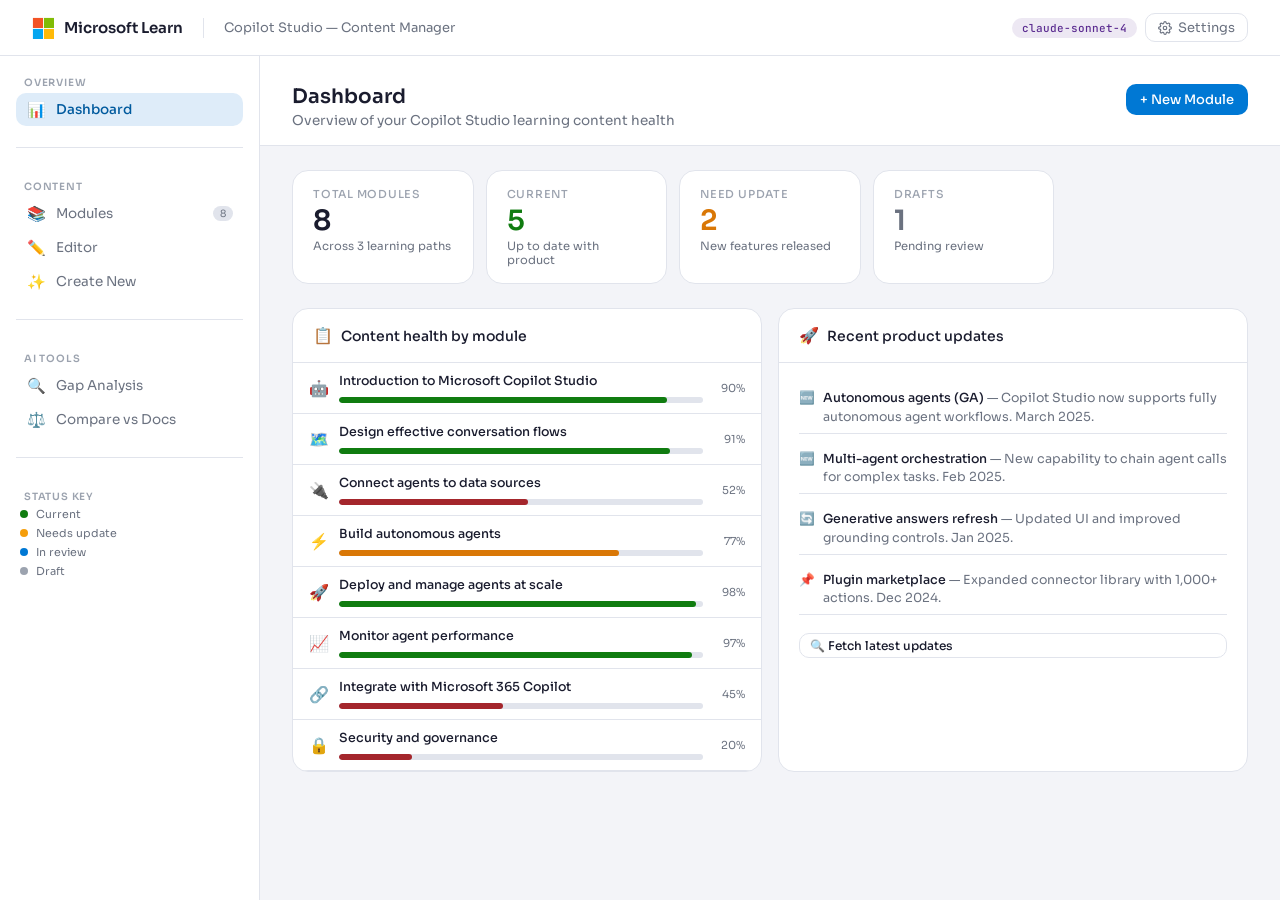
==== index.html @ 5ce1851b "Initial Commit" ====
<!DOCTYPE html>
<html lang="en">
<head>
<meta charset="UTF-8" />
<meta name="viewport" content="width=device-width, initial-scale=1.0" />
<title>Copilot Studio Learn — Content Manager</title>
<link href="https://fonts.googleapis.com/css2?family=Sora:wght@300;400;500;600&family=JetBrains+Mono:wght@400;500&display=swap" rel="stylesheet" />
<style>
  *, *::before, *::after { box-sizing: border-box; margin: 0; padding: 0; }

  :root {
    --ms-blue: #0078d4;
    --ms-blue-dark: #005a9e;
    --ms-blue-light: #deecf9;
    --ms-teal: #00b4d8;
    --ms-purple: #5c2d91;
    --ms-purple-light: #ede8f3;
    --bg: #f3f4f8;
    --surface: #ffffff;
    --surface2: #f8f9fb;
    --border: #e1e4ec;
    --text: #1a1c2e;
    --text-muted: #6b7280;
    --text-light: #9ca3af;
    --success: #107c10;
    --success-bg: #dff6dd;
    --warning: #835b00;
    --warning-bg: #fff4ce;
    --danger: #a4262c;
    --danger-bg: #fde7e9;
    --radius: 10px;
    --radius-lg: 16px;
    --shadow: 0 1px 4px rgba(0,0,0,0.07), 0 4px 16px rgba(0,0,0,0.05);
  }

  body {
    font-family: 'Sora', sans-serif;
    background: var(--bg);
    color: var(--text);
    min-height: 100vh;
    display: flex;
    flex-direction: column;
  }

  /* ── Top nav ── */
  .topbar {
    background: var(--surface);
    border-bottom: 1px solid var(--border);
    padding: 0 2rem;
    height: 56px;
    display: flex;
    align-items: center;
    gap: 1rem;
    position: sticky;
    top: 0;
    z-index: 100;
  }
  .topbar-logo {
    display: flex;
    align-items: center;
    gap: 10px;
    font-weight: 600;
    font-size: 15px;
    color: var(--text);
    text-decoration: none;
  }
  .topbar-logo svg { flex-shrink: 0; }
  .topbar-sep { width: 1px; height: 20px; background: var(--border); margin: 0 4px; }
  .topbar-title { font-size: 13px; color: var(--text-muted); font-weight: 400; }
  .topbar-right { margin-left: auto; display: flex; align-items: center; gap: 8px; }
  .badge-model {
    background: var(--ms-purple-light);
    color: var(--ms-purple);
    font-size: 11px;
    font-weight: 500;
    padding: 3px 10px;
    border-radius: 100px;
    font-family: 'JetBrains Mono', monospace;
  }
  .btn-settings {
    background: none;
    border: 1px solid var(--border);
    border-radius: var(--radius);
    padding: 5px 12px;
    font-size: 13px;
    font-family: 'Sora', sans-serif;
    color: var(--text-muted);
    cursor: pointer;
    display: flex;
    align-items: center;
    gap: 6px;
    transition: background 0.15s;
  }
  .btn-settings:hover { background: var(--bg); }

  /* ── Layout ── */
  .layout {
    display: flex;
    flex: 1;
    overflow: hidden;
    height: calc(100vh - 56px);
  }

  /* ── Sidebar ── */
  .sidebar {
    width: 260px;
    flex-shrink: 0;
    background: var(--surface);
    border-right: 1px solid var(--border);
    display: flex;
    flex-direction: column;
    overflow-y: auto;
  }
  .sidebar-section { padding: 1.25rem 1rem 0.5rem; }
  .sidebar-label {
    font-size: 10px;
    font-weight: 600;
    letter-spacing: 0.08em;
    color: var(--text-light);
    text-transform: uppercase;
    padding: 0 0.5rem;
    margin-bottom: 4px;
  }
  .sidebar-nav { list-style: none; }
  .sidebar-nav li { margin-bottom: 1px; }
  .sidebar-nav a {
    display: flex;
    align-items: center;
    gap: 10px;
    padding: 7px 10px;
    border-radius: var(--radius);
    font-size: 13.5px;
    color: var(--text-muted);
    text-decoration: none;
    transition: background 0.12s, color 0.12s;
    cursor: pointer;
  }
  .sidebar-nav a:hover { background: var(--bg); color: var(--text); }
  .sidebar-nav a.active { background: var(--ms-blue-light); color: var(--ms-blue-dark); font-weight: 500; }
  .sidebar-nav .nav-icon { font-size: 15px; width: 20px; text-align: center; }
  .sidebar-nav .nav-count {
    margin-left: auto;
    background: var(--border);
    border-radius: 100px;
    padding: 1px 7px;
    font-size: 10px;
    color: var(--text-muted);
  }
  .sidebar-divider { height: 1px; background: var(--border); margin: 0.75rem 1rem; }

  /* ── Content area ── */
  .main {
    flex: 1;
    overflow-y: auto;
    display: flex;
    flex-direction: column;
  }

  /* ── Views (tabs) ── */
  .view { display: none; flex: 1; flex-direction: column; }
  .view.active { display: flex; }

  /* ── Page header ── */
  .page-header {
    padding: 1.75rem 2rem 1rem;
    border-bottom: 1px solid var(--border);
    background: var(--surface);
    display: flex;
    align-items: flex-start;
    gap: 1rem;
  }
  .page-header-text h1 { font-size: 20px; font-weight: 600; }
  .page-header-text p { font-size: 13.5px; color: var(--text-muted); margin-top: 3px; }
  .page-header-actions { margin-left: auto; display: flex; gap: 8px; align-items: center; flex-shrink: 0; }

  /* ── Buttons ── */
  .btn {
    display: inline-flex;
    align-items: center;
    gap: 6px;
    padding: 7px 14px;
    font-size: 13px;
    font-family: 'Sora', sans-serif;
    font-weight: 500;
    border-radius: var(--radius);
    border: none;
    cursor: pointer;
    transition: opacity 0.15s, background 0.15s;
    white-space: nowrap;
  }
  .btn:disabled { opacity: 0.45; pointer-events: none; }
  .btn-primary { background: var(--ms-blue); color: #fff; }
  .btn-primary:hover { background: var(--ms-blue-dark); }
  .btn-secondary { background: var(--surface); border: 1px solid var(--border); color: var(--text); }
  .btn-secondary:hover { background: var(--bg); }
  .btn-ghost { background: none; border: none; color: var(--text-muted); padding: 6px 10px; }
  .btn-ghost:hover { background: var(--bg); color: var(--text); }
  .btn-danger { background: var(--danger-bg); border: 1px solid #f5c6cb; color: var(--danger); }
  .btn-sm { padding: 4px 10px; font-size: 12px; }

  /* ── Content body ── */
  .page-body { padding: 1.5rem 2rem; flex: 1; }

  /* ── Cards ── */
  .card {
    background: var(--surface);
    border: 1px solid var(--border);
    border-radius: var(--radius-lg);
    overflow: hidden;
  }
  .card-header {
    padding: 1rem 1.25rem;
    border-bottom: 1px solid var(--border);
    display: flex;
    align-items: center;
    gap: 8px;
  }
  .card-header h3 { font-size: 14px; font-weight: 500; }
  .card-body { padding: 1.25rem; }

  /* ── Module list ── */
  .module-list { display: flex; flex-direction: column; gap: 10px; }
  .module-item {
    background: var(--surface);
    border: 1px solid var(--border);
    border-radius: var(--radius-lg);
    padding: 1rem 1.25rem;
    display: flex;
    align-items: center;
    gap: 1rem;
    cursor: pointer;
    transition: box-shadow 0.15s, border-color 0.15s;
  }
  .module-item:hover { border-color: var(--ms-blue); box-shadow: var(--shadow); }
  .module-item.selected { border-color: var(--ms-blue); background: var(--ms-blue-light); }
  .module-icon {
    width: 40px;
    height: 40px;
    border-radius: 10px;
    background: var(--ms-blue-light);
    display: flex;
    align-items: center;
    justify-content: center;
    font-size: 18px;
    flex-shrink: 0;
  }
  .module-meta { flex: 1; min-width: 0; }
  .module-meta h4 { font-size: 13.5px; font-weight: 500; white-space: nowrap; overflow: hidden; text-overflow: ellipsis; }
  .module-meta p { font-size: 12px; color: var(--text-muted); margin-top: 2px; }
  .module-tags { display: flex; gap: 4px; margin-top: 5px; flex-wrap: wrap; }
  .tag {
    font-size: 10px;
    padding: 2px 8px;
    border-radius: 100px;
    font-weight: 500;
  }
  .tag-blue { background: var(--ms-blue-light); color: var(--ms-blue-dark); }
  .tag-green { background: var(--success-bg); color: var(--success); }
  .tag-yellow { background: var(--warning-bg); color: var(--warning); }
  .tag-red { background: var(--danger-bg); color: var(--danger); }
  .tag-purple { background: var(--ms-purple-light); color: var(--ms-purple); }

  /* ── Status dot ── */
  .status-dot {
    width: 8px;
    height: 8px;
    border-radius: 50%;
    flex-shrink: 0;
  }
  .status-current { background: var(--success); }
  .status-outdated { background: #f59e0b; }
  .status-review { background: var(--ms-blue); }
  .status-draft { background: var(--text-light); }

  /* ── AI Panel ── */
  .ai-panel {
    width: 400px;
    flex-shrink: 0;
    background: var(--surface);
    border-left: 1px solid var(--border);
    display: flex;
    flex-direction: column;
    height: 100%;
  }
  .ai-panel-header {
    padding: 1rem 1.25rem;
    border-bottom: 1px solid var(--border);
    display: flex;
    align-items: center;
    gap: 8px;
  }
  .ai-panel-header h3 { font-size: 14px; font-weight: 500; }
  .ai-icon {
    width: 28px;
    height: 28px;
    border-radius: 8px;
    background: linear-gradient(135deg, var(--ms-blue), var(--ms-purple));
    display: flex;
    align-items: center;
    justify-content: center;
    font-size: 13px;
  }
  .ai-panel-body { flex: 1; overflow-y: auto; padding: 1rem; display: flex; flex-direction: column; gap: 10px; }
  .ai-panel-footer { padding: 1rem; border-top: 1px solid var(--border); }

  /* ── Chat messages ── */
  .chat-msg {
    display: flex;
    flex-direction: column;
    gap: 3px;
    animation: fadeIn 0.2s ease;
  }
  .chat-msg-role { font-size: 10px; font-weight: 600; letter-spacing: 0.05em; text-transform: uppercase; color: var(--text-light); }
  .chat-msg-bubble {
    padding: 10px 12px;
    border-radius: 10px;
    font-size: 13px;
    line-height: 1.6;
    white-space: pre-wrap;
  }
  .chat-msg.user .chat-msg-bubble { background: var(--ms-blue-light); color: var(--ms-blue-dark); align-self: flex-end; max-width: 90%; }
  .chat-msg.ai .chat-msg-bubble { background: var(--bg); border: 1px solid var(--border); align-self: flex-start; max-width: 95%; }
  .chat-msg.ai .chat-msg-role { color: var(--ms-purple); }
  .typing-indicator { display: flex; align-items: center; gap: 3px; padding: 10px 12px; background: var(--bg); border: 1px solid var(--border); border-radius: 10px; width: fit-content; }
  .typing-indicator span { width: 6px; height: 6px; background: var(--text-light); border-radius: 50%; animation: bounce 1.2s infinite; }
  .typing-indicator span:nth-child(2) { animation-delay: 0.2s; }
  .typing-indicator span:nth-child(3) { animation-delay: 0.4s; }

  /* ── Chat input ── */
  .chat-input-wrap { display: flex; gap: 8px; }
  .chat-input {
    flex: 1;
    padding: 8px 12px;
    border: 1px solid var(--border);
    border-radius: var(--radius);
    font-family: 'Sora', sans-serif;
    font-size: 13px;
    color: var(--text);
    background: var(--bg);
    resize: none;
    outline: none;
    line-height: 1.5;
    height: 38px;
    transition: border-color 0.15s;
  }
  .chat-input:focus { border-color: var(--ms-blue); background: var(--surface); }
  .chat-send {
    width: 38px;
    height: 38px;
    border-radius: var(--radius);
    background: var(--ms-blue);
    border: none;
    cursor: pointer;
    display: flex;
    align-items: center;
    justify-content: center;
    transition: background 0.15s;
    flex-shrink: 0;
  }
  .chat-send:hover { background: var(--ms-blue-dark); }
  .chat-send:disabled { opacity: 0.4; pointer-events: none; }

  /* ── Quick actions ── */
  .quick-actions { display: flex; flex-direction: column; gap: 5px; margin-bottom: 4px; }
  .quick-action {
    display: flex;
    align-items: center;
    gap: 8px;
    padding: 8px 12px;
    background: var(--bg);
    border: 1px solid var(--border);
    border-radius: var(--radius);
    font-size: 12.5px;
    color: var(--text);
    cursor: pointer;
    text-align: left;
    font-family: 'Sora', sans-serif;
    transition: background 0.12s, border-color 0.12s;
  }
  .quick-action:hover { background: var(--ms-blue-light); border-color: var(--ms-blue); color: var(--ms-blue-dark); }
  .quick-action-icon { font-size: 14px; width: 18px; text-align: center; }

  /* ── Editor view ── */
  .editor-layout { display: flex; flex: 1; overflow: hidden; }
  .editor-main { flex: 1; display: flex; flex-direction: column; overflow: hidden; }
  .editor-toolbar {
    padding: 8px 1.5rem;
    border-bottom: 1px solid var(--border);
    background: var(--surface);
    display: flex;
    align-items: center;
    gap: 6px;
    flex-wrap: wrap;
  }
  .editor-area {
    flex: 1;
    padding: 1.5rem 2rem;
    overflow-y: auto;
    background: var(--surface2);
  }
  textarea.editor {
    width: 100%;
    min-height: 500px;
    font-family: 'JetBrains Mono', monospace;
    font-size: 13px;
    line-height: 1.7;
    color: var(--text);
    background: var(--surface);
    border: 1px solid var(--border);
    border-radius: var(--radius-lg);
    padding: 1.5rem;
    outline: none;
    resize: vertical;
    transition: border-color 0.15s;
  }
  textarea.editor:focus { border-color: var(--ms-blue); }

  /* ── Gap analysis ── */
  .gap-grid { display: grid; grid-template-columns: repeat(auto-fill, minmax(300px, 1fr)); gap: 12px; }
  .gap-card {
    background: var(--surface);
    border: 1px solid var(--border);
    border-radius: var(--radius-lg);
    overflow: hidden;
  }
  .gap-card-header { padding: 12px 16px; display: flex; align-items: center; gap: 8px; border-bottom: 1px solid var(--border); }
  .gap-card-header h4 { font-size: 13px; font-weight: 500; flex: 1; }
  .gap-card-body { padding: 12px 16px; }
  .gap-item { display: flex; gap: 8px; padding: 6px 0; border-bottom: 1px solid var(--border); font-size: 12.5px; }
  .gap-item:last-child { border-bottom: none; }
  .gap-item-icon { flex-shrink: 0; margin-top: 1px; }
  .gap-item-text { color: var(--text-muted); line-height: 1.5; }
  .gap-item-text strong { color: var(--text); font-weight: 500; }

  /* ── Dashboard ── */
  .stat-grid { display: grid; grid-template-columns: repeat(auto-fill, minmax(170px, 1fr)); gap: 12px; margin-bottom: 1.5rem; }
  .stat-card {
    background: var(--surface);
    border: 1px solid var(--border);
    border-radius: var(--radius-lg);
    padding: 1rem 1.25rem;
  }
  .stat-card-label { font-size: 11px; font-weight: 500; color: var(--text-light); text-transform: uppercase; letter-spacing: 0.07em; margin-bottom: 6px; }
  .stat-card-value { font-size: 28px; font-weight: 600; line-height: 1; }
  .stat-card-sub { font-size: 11.5px; color: var(--text-muted); margin-top: 4px; }

  /* ── Settings modal ── */
  .modal-overlay {
    display: none;
    position: fixed;
    inset: 0;
    background: rgba(0,0,0,0.35);
    z-index: 200;
    align-items: center;
    justify-content: center;
  }
  .modal-overlay.open { display: flex; }
  .modal {
    background: var(--surface);
    border-radius: var(--radius-lg);
    width: 480px;
    max-width: 95vw;
    box-shadow: 0 20px 60px rgba(0,0,0,0.2);
    overflow: hidden;
  }
  .modal-header {
    padding: 1.25rem 1.5rem;
    border-bottom: 1px solid var(--border);
    display: flex;
    align-items: center;
    gap: 10px;
  }
  .modal-header h2 { font-size: 16px; font-weight: 600; flex: 1; }
  .modal-body { padding: 1.5rem; display: flex; flex-direction: column; gap: 16px; }
  .modal-footer { padding: 1rem 1.5rem; border-top: 1px solid var(--border); display: flex; gap: 8px; justify-content: flex-end; }
  .field label { display: block; font-size: 12px; font-weight: 500; color: var(--text-muted); margin-bottom: 5px; }
  .field input, .field select, .field textarea {
    width: 100%;
    padding: 8px 12px;
    border: 1px solid var(--border);
    border-radius: var(--radius);
    font-family: 'Sora', sans-serif;
    font-size: 13px;
    color: var(--text);
    background: var(--bg);
    outline: none;
    transition: border-color 0.15s;
  }
  .field input:focus, .field select:focus, .field textarea:focus { border-color: var(--ms-blue); background: #fff; }
  .field-hint { font-size: 11px; color: var(--text-light); margin-top: 3px; }

  /* ── New content modal ── */
  .outline-builder { display: flex; flex-direction: column; gap: 8px; }
  .outline-unit {
    display: flex;
    align-items: center;
    gap: 8px;
    padding: 8px 12px;
    background: var(--bg);
    border: 1px solid var(--border);
    border-radius: var(--radius);
    font-size: 13px;
  }
  .outline-unit input {
    flex: 1;
    background: none;
    border: none;
    outline: none;
    font-family: 'Sora', sans-serif;
    font-size: 13px;
    color: var(--text);
  }

  /* ── Progress bar ── */
  .progress-bar-wrap { background: var(--border); border-radius: 100px; height: 6px; overflow: hidden; }
  .progress-bar-fill { height: 100%; border-radius: 100px; background: var(--ms-blue); transition: width 0.4s ease; }

  /* ── Toasts ── */
  .toast-container { position: fixed; bottom: 1.5rem; right: 1.5rem; z-index: 300; display: flex; flex-direction: column; gap: 8px; }
  .toast {
    background: var(--surface);
    border: 1px solid var(--border);
    border-radius: var(--radius);
    padding: 10px 16px;
    font-size: 13px;
    display: flex;
    align-items: center;
    gap: 8px;
    box-shadow: var(--shadow);
    animation: slideIn 0.2s ease;
    min-width: 220px;
  }
  .toast.success { border-left: 3px solid var(--success); }
  .toast.info { border-left: 3px solid var(--ms-blue); }
  .toast.warning { border-left: 3px solid #f59e0b; }

  /* ── Animations ── */
  @keyframes fadeIn { from { opacity: 0; transform: translateY(4px); } to { opacity: 1; transform: translateY(0); } }
  @keyframes slideIn { from { opacity: 0; transform: translateX(20px); } to { opacity: 1; transform: translateX(0); } }
  @keyframes bounce { 0%, 60%, 100% { transform: translateY(0); } 30% { transform: translateY(-6px); } }

  /* ── Utility ── */
  .flex { display: flex; }
  .items-center { align-items: center; }
  .gap-2 { gap: 8px; }
  .gap-3 { gap: 12px; }
  .ml-auto { margin-left: auto; }
  .text-sm { font-size: 13px; }
  .text-xs { font-size: 11px; }
  .text-muted { color: var(--text-muted); }
  .mt-2 { margin-top: 8px; }
  .mt-3 { margin-top: 12px; }
  .w-full { width: 100%; }
  .divider { height: 1px; background: var(--border); margin: 8px 0; }
  .empty-state { text-align: center; padding: 3rem 1rem; color: var(--text-muted); }
  .empty-state-icon { font-size: 36px; margin-bottom: 8px; }
  .empty-state p { font-size: 13.5px; }
  .scroll-x { overflow-x: auto; }
  .api-key-mask { font-family: 'JetBrains Mono', monospace; letter-spacing: 0.1em; }
</style>
</head>
<body>

<!-- TOP NAV -->
<header class="topbar">
  <a class="topbar-logo" href="#">
    <svg width="22" height="22" viewBox="0 0 24 24" fill="none">
      <rect width="11" height="11" x="1" y="1" fill="#f35325"/>
      <rect width="11" height="11" x="13" y="1" fill="#81bc06"/>
      <rect width="11" height="11" x="1" y="13" fill="#05a6f0"/>
      <rect width="11" height="11" x="13" y="13" fill="#ffba08"/>
    </svg>
    Microsoft Learn
  </a>
  <div class="topbar-sep"></div>
  <span class="topbar-title">Copilot Studio — Content Manager</span>
  <div class="topbar-right">
    <span class="badge-model" id="model-badge">claude-sonnet-4</span>
    <button class="btn-settings" onclick="openSettings()">
      <svg width="14" height="14" viewBox="0 0 24 24" fill="none" stroke="currentColor" stroke-width="2"><circle cx="12" cy="12" r="3"/><path d="M19.4 15a1.65 1.65 0 0 0 .33 1.82l.06.06a2 2 0 0 1-2.83 2.83l-.06-.06a1.65 1.65 0 0 0-1.82-.33 1.65 1.65 0 0 0-1 1.51V21a2 2 0 0 1-4 0v-.09A1.65 1.65 0 0 0 9 19.4a1.65 1.65 0 0 0-1.82.33l-.06.06a2 2 0 0 1-2.83-2.83l.06-.06A1.65 1.65 0 0 0 4.68 15a1.65 1.65 0 0 0-1.51-1H3a2 2 0 0 1 0-4h.09A1.65 1.65 0 0 0 4.6 9a1.65 1.65 0 0 0-.33-1.82l-.06-.06a2 2 0 0 1 2.83-2.83l.06.06A1.65 1.65 0 0 0 9 4.68a1.65 1.65 0 0 0 1-1.51V3a2 2 0 0 1 4 0v.09a1.65 1.65 0 0 0 1 1.51 1.65 1.65 0 0 0 1.82-.33l.06-.06a2 2 0 0 1 2.83 2.83l-.06.06A1.65 1.65 0 0 0 19.4 9a1.65 1.65 0 0 0 1.51 1H21a2 2 0 0 1 0 4h-.09a1.65 1.65 0 0 0-1.51 1z"/></svg>
      Settings
    </button>
  </div>
</header>

<div class="layout">

  <!-- SIDEBAR -->
  <aside class="sidebar">
    <div class="sidebar-section">
      <p class="sidebar-label">Overview</p>
      <ul class="sidebar-nav">
        <li><a class="active" onclick="switchView('dashboard')" data-view="dashboard">
          <span class="nav-icon">📊</span> Dashboard
        </a></li>
      </ul>
    </div>
    <div class="sidebar-divider"></div>
    <div class="sidebar-section">
      <p class="sidebar-label">Content</p>
      <ul class="sidebar-nav">
        <li><a onclick="switchView('modules')" data-view="modules">
          <span class="nav-icon">📚</span> Modules
          <span class="nav-count" id="count-modules">8</span>
        </a></li>
        <li><a onclick="switchView('editor')" data-view="editor">
          <span class="nav-icon">✏️</span> Editor
        </a></li>
        <li><a onclick="switchView('create')" data-view="create">
          <span class="nav-icon">✨</span> Create New
        </a></li>
      </ul>
    </div>
    <div class="sidebar-divider"></div>
    <div class="sidebar-section">
      <p class="sidebar-label">AI Tools</p>
      <ul class="sidebar-nav">
        <li><a onclick="switchView('gap-analysis')" data-view="gap-analysis">
          <span class="nav-icon">🔍</span> Gap Analysis
        </a></li>
        <li><a onclick="switchView('compare')" data-view="compare">
          <span class="nav-icon">⚖️</span> Compare vs Docs
        </a></li>
      </ul>
    </div>
    <div class="sidebar-divider"></div>
    <div class="sidebar-section" style="padding-bottom: 1rem;">
      <p class="sidebar-label">Status Key</p>
      <div style="display: flex; flex-direction: column; gap: 5px; padding: 0 4px;">
        <div class="flex items-center gap-2 text-xs text-muted"><span class="status-dot status-current"></span> Current</div>
        <div class="flex items-center gap-2 text-xs text-muted"><span class="status-dot status-outdated"></span> Needs update</div>
        <div class="flex items-center gap-2 text-xs text-muted"><span class="status-dot status-review"></span> In review</div>
        <div class="flex items-center gap-2 text-xs text-muted"><span class="status-dot status-draft"></span> Draft</div>
      </div>
    </div>
  </aside>

  <!-- MAIN CONTENT -->
  <main class="main">

    <!-- DASHBOARD VIEW -->
    <section class="view active" id="view-dashboard">
      <div class="page-header">
        <div class="page-header-text">
          <h1>Dashboard</h1>
          <p>Overview of your Copilot Studio learning content health</p>
        </div>
        <div class="page-header-actions">
          <button class="btn btn-primary" onclick="switchView('create')">+ New Module</button>
        </div>
      </div>
      <div class="page-body">
        <div class="stat-grid">
          <div class="stat-card">
            <div class="stat-card-label">Total Modules</div>
            <div class="stat-card-value">8</div>
            <div class="stat-card-sub">Across 3 learning paths</div>
          </div>
          <div class="stat-card">
            <div class="stat-card-label">Current</div>
            <div class="stat-card-value" style="color: var(--success);">5</div>
            <div class="stat-card-sub">Up to date with product</div>
          </div>
          <div class="stat-card">
            <div class="stat-card-label">Need Update</div>
            <div class="stat-card-value" style="color: #d97706;">2</div>
            <div class="stat-card-sub">New features released</div>
          </div>
          <div class="stat-card">
            <div class="stat-card-label">Drafts</div>
            <div class="stat-card-value" style="color: var(--text-muted);">1</div>
            <div class="stat-card-sub">Pending review</div>
          </div>
        </div>

        <div style="display: grid; grid-template-columns: 1fr 1fr; gap: 16px;">
          <div class="card">
            <div class="card-header">
              <span>📋</span>
              <h3>Content health by module</h3>
            </div>
            <div class="card-body" style="padding: 0;">
              <div id="health-list" style="display: flex; flex-direction: column;"></div>
            </div>
          </div>
          <div class="card">
            <div class="card-header">
              <span>🚀</span>
              <h3>Recent product updates</h3>
            </div>
            <div class="card-body" style="display: flex; flex-direction: column; gap: 10px;">
              <div class="gap-item">
                <div class="gap-item-icon">🆕</div>
                <div class="gap-item-text"><strong>Autonomous agents (GA)</strong> — Copilot Studio now supports fully autonomous agent workflows. March 2025.</div>
              </div>
              <div class="gap-item">
                <div class="gap-item-icon">🆕</div>
                <div class="gap-item-text"><strong>Multi-agent orchestration</strong> — New capability to chain agent calls for complex tasks. Feb 2025.</div>
              </div>
              <div class="gap-item">
                <div class="gap-item-icon">🔄</div>
                <div class="gap-item-text"><strong>Generative answers refresh</strong> — Updated UI and improved grounding controls. Jan 2025.</div>
              </div>
              <div class="gap-item">
                <div class="gap-item-icon">📌</div>
                <div class="gap-item-text"><strong>Plugin marketplace</strong> — Expanded connector library with 1,000+ actions. Dec 2024.</div>
              </div>
              <button class="btn btn-secondary btn-sm mt-2" onclick="runWebSearch()">🔍 Fetch latest updates</button>
            </div>
          </div>
        </div>
      </div>
    </section>

    <!-- MODULES VIEW -->
    <section class="view" id="view-modules">
      <div class="page-header">
        <div class="page-header-text">
          <h1>Modules</h1>
          <p>All Copilot Studio learning modules on Microsoft Learn</p>
        </div>
        <div class="page-header-actions">
          <input type="text" placeholder="Search modules…" style="padding: 7px 12px; border: 1px solid var(--border); border-radius: var(--radius); font-size: 13px; font-family: 'Sora', sans-serif; outline: none; width: 200px; background: var(--bg);" oninput="filterModules(this.value)" />
          <button class="btn btn-primary" onclick="switchView('create')">+ New Module</button>
        </div>
      </div>
      <div class="page-body">
        <div class="module-list" id="module-list"></div>
      </div>
    </section>

    <!-- EDITOR VIEW -->
    <section class="view" id="view-editor">
      <div class="page-header">
        <div class="page-header-text">
          <h1 id="editor-title">Content Editor</h1>
          <p id="editor-subtitle">Select a module from the list to begin editing</p>
        </div>
        <div class="page-header-actions">
          <button class="btn btn-secondary" onclick="copyContent()">📋 Copy</button>
          <button class="btn btn-secondary" onclick="downloadContent()">⬇ Export .md</button>
          <button class="btn btn-primary" onclick="saveContent()">✓ Save</button>
        </div>
      </div>
      <div class="editor-layout">
        <div class="editor-main">
          <div class="editor-toolbar">
            <button class="btn btn-secondary btn-sm" onclick="insertMarkdown('# ', '')">H1</button>
            <button class="btn btn-secondary btn-sm" onclick="insertMarkdown('## ', '')">H2</button>
            <button class="btn btn-secondary btn-sm" onclick="insertMarkdown('### ', '')">H3</button>
            <button class="btn btn-secondary btn-sm" onclick="insertMarkdown('**', '**')"><strong>B</strong></button>
            <button class="btn btn-secondary btn-sm" onclick="insertMarkdown('*', '*')"><em>I</em></button>
            <button class="btn btn-secondary btn-sm" onclick="insertMarkdown('`', '`')">Code</button>
            <button class="btn btn-secondary btn-sm" onclick="insertMarkdown('\n- ', '')">List</button>
            <button class="btn btn-secondary btn-sm" onclick="insertMarkdown('\n> ', '')">Quote</button>
            <div style="margin-left: auto; display: flex; gap: 6px;">
              <button class="btn btn-secondary btn-sm" onclick="previewMode()">👁 Preview</button>
              <button class="btn btn-secondary btn-sm" onclick="aiRewrite()">✨ AI Rewrite</button>
            </div>
          </div>
          <div class="editor-area">
            <div id="preview-panel" style="display:none; padding: 0; font-size: 14px; line-height: 1.8; max-width: 680px;"></div>
            <textarea class="editor w-full" id="main-editor" placeholder="Select a module from Modules, or start typing your content here in Markdown…

# Module Title
## Introduction
..."></textarea>
          </div>
        </div>
        <!-- AI Panel -->
        <div class="ai-panel">
          <div class="ai-panel-header">
            <div class="ai-icon">✦</div>
            <h3>AI Assistant</h3>
            <button class="btn btn-ghost btn-sm ml-auto" onclick="clearChat()" title="Clear chat">✕</button>
          </div>
          <div class="ai-panel-body" id="chat-messages">
            <div class="chat-msg ai">
              <span class="chat-msg-role">AI Assistant</span>
              <div class="chat-msg-bubble">Hi! I'm here to help you create and update Copilot Studio content. You can ask me to:

• Rewrite outdated sections
• Generate content from an outline
• Check accuracy against Microsoft docs
• Suggest improvements

Select a module or paste content, then ask away!</div>
            </div>
          </div>
          <div class="ai-panel-footer">
            <div class="quick-actions" id="quick-actions">
              <button class="quick-action" onclick="quickPrompt('Rewrite this section to reflect the latest Copilot Studio features. Be specific about UI changes and new capabilities.')">
                <span class="quick-action-icon">🔄</span> Rewrite for latest features
              </button>
              <button class="quick-action" onclick="quickPrompt('Identify any outdated information in this content and suggest specific updates based on recent Copilot Studio releases.')">
                <span class="quick-action-icon">🔍</span> Find outdated info
              </button>
              <button class="quick-action" onclick="quickPrompt('Add a practical exercise or knowledge check question to this content that tests understanding of the key concepts.')">
                <span class="quick-action-icon">📝</span> Add knowledge check
              </button>
            </div>
            <div class="divider"></div>
            <div class="chat-input-wrap">
              <textarea class="chat-input" id="chat-input" placeholder="Ask AI to improve your content…" rows="1"
                onkeydown="if(event.key==='Enter' && !event.shiftKey){event.preventDefault();sendChat();}"
                oninput="autoResize(this)"></textarea>
              <button class="chat-send" id="chat-send-btn" onclick="sendChat()">
                <svg width="16" height="16" viewBox="0 0 24 24" fill="none" stroke="white" stroke-width="2.5"><line x1="22" y1="2" x2="11" y2="13"/><polygon points="22 2 15 22 11 13 2 9 22 2"/></svg>
              </button>
            </div>
          </div>
        </div>
      </div>
    </section>

    <!-- CREATE NEW VIEW -->
    <section class="view" id="view-create">
      <div class="page-header">
        <div class="page-header-text">
          <h1>Create new module</h1>
          <p>Generate a complete learning module with AI assistance</p>
        </div>
      </div>
      <div class="page-body" style="max-width: 760px;">
        <div class="card" style="margin-bottom: 16px;">
          <div class="card-header"><span>📋</span><h3>Module details</h3></div>
          <div class="card-body" style="display: flex; flex-direction: column; gap: 14px;">
            <div class="field">
              <label>Module title</label>
              <input type="text" id="new-title" placeholder="e.g. Build your first agent with Copilot Studio" />
            </div>
            <div class="field">
              <label>Learning objective</label>
              <input type="text" id="new-objective" placeholder="e.g. Learners will be able to create and publish a Copilot Studio agent" />
            </div>
            <div style="display: grid; grid-template-columns: 1fr 1fr; gap: 12px;">
              <div class="field">
                <label>Target audience</label>
                <select id="new-audience">
                  <option>Beginner</option>
                  <option>Intermediate</option>
                  <option>Advanced</option>
                  <option>IT Administrator</option>
                  <option>Developer</option>
                  <option>Business User</option>
                </select>
              </div>
              <div class="field">
                <label>Estimated duration</label>
                <select id="new-duration">
                  <option>15 minutes</option>
                  <option>30 minutes</option>
                  <option>45 minutes</option>
                  <option>60 minutes</option>
                  <option>90 minutes</option>
                </select>
              </div>
            </div>
          </div>
        </div>

        <div class="card" style="margin-bottom: 16px;">
          <div class="card-header">
            <span>🗂</span><h3>Unit outline</h3>
            <button class="btn btn-secondary btn-sm ml-auto" onclick="addUnit()">+ Add unit</button>
          </div>
          <div class="card-body">
            <div class="outline-builder" id="outline-builder">
              <div class="outline-unit">
                <span style="color: var(--text-muted); font-size: 12px; min-width: 20px;">1.</span>
                <input type="text" placeholder="Introduction & overview" value="Introduction & overview" />
                <button class="btn-ghost btn-sm" onclick="removeUnit(this)">✕</button>
              </div>
              <div class="outline-unit">
                <span style="color: var(--text-muted); font-size: 12px; min-width: 20px;">2.</span>
                <input type="text" placeholder="Core concepts" value="Core concepts" />
                <button class="btn-ghost btn-sm" onclick="removeUnit(this)">✕</button>
              </div>
              <div class="outline-unit">
                <span style="color: var(--text-muted); font-size: 12px; min-width: 20px;">3.</span>
                <input type="text" placeholder="Hands-on exercise" value="Hands-on exercise" />
                <button class="btn-ghost btn-sm" onclick="removeUnit(this)">✕</button>
              </div>
              <div class="outline-unit">
                <span style="color: var(--text-muted); font-size: 12px; min-width: 20px;">4.</span>
                <input type="text" placeholder="Knowledge check" value="Knowledge check" />
                <button class="btn-ghost btn-sm" onclick="removeUnit(this)">✕</button>
              </div>
            </div>
          </div>
        </div>

        <div class="card" style="margin-bottom: 24px;">
          <div class="card-header"><span>✨</span><h3>AI generation options</h3></div>
          <div class="card-body" style="display: flex; flex-direction: column; gap: 12px;">
            <label style="display: flex; align-items: center; gap: 8px; font-size: 13px; cursor: pointer;">
              <input type="checkbox" id="opt-search" checked /> Search web for latest Copilot Studio features
            </label>
            <label style="display: flex; align-items: center; gap: 8px; font-size: 13px; cursor: pointer;">
              <input type="checkbox" id="opt-exercises" checked /> Include hands-on exercises
            </label>
            <label style="display: flex; align-items: center; gap: 8px; font-size: 13px; cursor: pointer;">
              <input type="checkbox" id="opt-quiz" checked /> Add knowledge check questions
            </label>
            <label style="display: flex; align-items: center; gap: 8px; font-size: 13px; cursor: pointer;">
              <input type="checkbox" id="opt-tips" /> Include tips & best practices callouts
            </label>
          </div>
        </div>

        <div style="display: flex; gap: 10px;">
          <button class="btn btn-primary" onclick="generateModule()" id="gen-btn">
            ✨ Generate module content
          </button>
          <button class="btn btn-secondary" onclick="switchView('modules')">Cancel</button>
        </div>
        <div id="gen-progress" style="margin-top: 16px; display: none;">
          <p style="font-size: 13px; color: var(--text-muted); margin-bottom: 8px;" id="gen-status">Generating content…</p>
          <div class="progress-bar-wrap"><div class="progress-bar-fill" id="gen-bar" style="width: 0%"></div></div>
        </div>
      </div>
    </section>

    <!-- GAP ANALYSIS VIEW -->
    <section class="view" id="view-gap-analysis">
      <div class="page-header">
        <div class="page-header-text">
          <h1>Gap analysis</h1>
          <p>Identify missing topics and outdated content across your learning library</p>
        </div>
        <div class="page-header-actions">
          <button class="btn btn-primary" onclick="runGapAnalysis()" id="gap-btn">🔍 Run analysis</button>
        </div>
      </div>
      <div class="page-body">
        <div id="gap-results">
          <div class="empty-state">
            <div class="empty-state-icon">🔍</div>
            <p>Click "Run analysis" to scan your content against the latest Copilot Studio documentation and identify gaps.</p>
          </div>
        </div>
      </div>
    </section>

    <!-- COMPARE VIEW -->
    <section class="view" id="view-compare">
      <div class="page-header">
        <div class="page-header-text">
          <h1>Compare vs Microsoft docs</h1>
          <p>Check your content accuracy against official Microsoft documentation</p>
        </div>
      </div>
      <div class="page-body" style="max-width: 860px;">
        <div class="card" style="margin-bottom: 16px;">
          <div class="card-header"><span>📄</span><h3>Content to compare</h3></div>
          <div class="card-body">
            <div class="field" style="margin-bottom: 10px;">
              <label>Select module or paste content</label>
              <select id="compare-module" style="margin-bottom: 8px;">
                <option value="">— Select a module —</option>
              </select>
            </div>
            <textarea style="width: 100%; height: 160px; padding: 10px 14px; border: 1px solid var(--border); border-radius: var(--radius); font-family: 'JetBrains Mono', monospace; font-size: 12px; outline: none; resize: vertical; background: var(--bg); color: var(--text);"
              id="compare-content" placeholder="Or paste your content here…"></textarea>
          </div>
        </div>
        <div class="card" style="margin-bottom: 16px;">
          <div class="card-header"><span>🔗</span><h3>Reference documentation</h3></div>
          <div class="card-body" style="display: flex; flex-direction: column; gap: 8px;">
            <label style="display: flex; align-items: center; gap: 8px; font-size: 13px; cursor: pointer;"><input type="checkbox" checked /> Microsoft Copilot Studio overview docs</label>
            <label style="display: flex; align-items: center; gap: 8px; font-size: 13px; cursor: pointer;"><input type="checkbox" checked /> What's new in Copilot Studio</label>
            <label style="display: flex; align-items: center; gap: 8px; font-size: 13px; cursor: pointer;"><input type="checkbox" /> Agent building tutorials</label>
            <label style="display: flex; align-items: center; gap: 8px; font-size: 13px; cursor: pointer;"><input type="checkbox" /> Copilot Studio API reference</label>
            <div class="field mt-2">
              <label>Custom documentation URL (optional)</label>
              <input type="url" placeholder="https://learn.microsoft.com/en-us/microsoft-copilot-studio/…" id="custom-doc-url" />
            </div>
          </div>
        </div>
        <button class="btn btn-primary" onclick="runCompare()" id="compare-btn">⚖️ Compare now</button>
        <div id="compare-results" style="margin-top: 20px;"></div>
      </div>
    </section>

  </main>
</div>

<!-- SETTINGS MODAL -->
<div class="modal-overlay" id="settings-modal">
  <div class="modal">
    <div class="modal-header">
      <h2>⚙️ Settings</h2>
      <button class="btn btn-ghost" onclick="closeSettings()">✕</button>
    </div>
    <div class="modal-body">
      <div class="field">
        <label>Anthropic API Key</label>
        <input type="password" id="api-key-input" placeholder="sk-ant-…" autocomplete="off" />
        <p class="field-hint">Stored in your browser's localStorage. Never sent anywhere except Anthropic's API.</p>
      </div>
      <div class="field">
        <label>Content manager name</label>
        <input type="text" id="manager-name" placeholder="e.g. Jane Smith" />
      </div>
      <div class="field">
        <label>Default audience level</label>
        <select id="default-audience">
          <option>Beginner</option>
          <option>Intermediate</option>
          <option>Advanced</option>
        </select>
      </div>
      <div class="field">
        <label>Microsoft Learn base URL</label>
        <input type="url" id="ms-learn-url" value="https://learn.microsoft.com/en-us/training/paths/" />
        <p class="field-hint">Used when exporting links and comparing content.</p>
      </div>
    </div>
    <div class="modal-footer">
      <button class="btn btn-secondary" onclick="closeSettings()">Cancel</button>
      <button class="btn btn-primary" onclick="saveSettings()">Save settings</button>
    </div>
  </div>
</div>

<!-- TOAST CONTAINER -->
<div class="toast-container" id="toasts"></div>

<script>
// ── DATA ──────────────────────────────────────────────────────────────────
const MODULES = [
  { id: 1, title: "Introduction to Microsoft Copilot Studio", icon: "🤖", status: "current", tags: ["beginner", "overview"], units: 5, updated: "Jan 2025", content: `# Introduction to Microsoft Copilot Studio\n\n## What is Copilot Studio?\n\nMicrosoft Copilot Studio is a low-code platform that enables organizations to create custom AI-powered copilots and agents. Previously known as Power Virtual Agents, Copilot Studio has evolved into a comprehensive platform for building intelligent conversational experiences.\n\n## Key capabilities\n\n- **No-code agent builder** — Create agents using a visual canvas without writing code\n- **Generative AI integration** — Leverage GPT-4 for dynamic, context-aware responses\n- **Multi-channel deployment** — Deploy to Microsoft Teams, websites, and custom channels\n- **Power Platform integration** — Connect with Power Automate, Power Apps, and Dataverse\n\n## When to use Copilot Studio\n\nCopilot Studio is ideal when you need:\n1. Employee self-service bots (HR, IT helpdesk)\n2. Customer-facing support agents\n3. Internal knowledge base assistants\n4. Automated workflow triggers\n\n## Prerequisites\n\n- Microsoft 365 license or Power Platform subscription\n- Environment Admin or System Customizer role\n- Basic understanding of conversational design principles` },
  { id: 2, title: "Design effective conversation flows", icon: "🗺️", status: "current", tags: ["intermediate", "design"], units: 6, updated: "Feb 2025", content: `# Design effective conversation flows\n\n## Understanding topics\n\nTopics are the building blocks of your Copilot Studio agent. Each topic represents a distinct conversation flow triggered by user intent.\n\n## Trigger phrases\n\nWell-crafted trigger phrases are essential for accurate intent recognition.\n\n### Best practices:\n- Add 5–10 varied trigger phrases per topic\n- Use natural, conversational language\n- Avoid overly similar phrases between topics\n\n## System topics\n\nCopilot Studio includes pre-built system topics:\n- **Greeting** — First interaction with users\n- **Escalate** — Hand off to human agents\n- **End of conversation** — Gracefully close sessions\n- **Fallback** — Handle unrecognized inputs\n\n## Variables & entities\n\nUse variables to store user-provided information and entities to extract structured data like dates, numbers, and custom values.\n\n## Knowledge check\n\n1. What is the minimum recommended number of trigger phrases per topic?\n2. Which system topic handles unrecognized user inputs?\n3. What is the difference between a variable and an entity?` },
  { id: 3, title: "Connect agents to data sources", icon: "🔌", status: "outdated", tags: ["intermediate", "connectors"], units: 4, updated: "Oct 2024", content: `# Connect agents to data sources\n\n## Overview\n\nCopilot Studio agents can connect to hundreds of data sources through Power Automate and native connectors.\n\n## Power Automate integration\n\nCall Power Automate flows directly from your agent topics to:\n- Query databases and SharePoint lists\n- Send emails and notifications\n- Update CRM records\n- Trigger business workflows\n\n## Generative answers with your own data\n\nUse the Generative Answers node to connect your agent to:\n- SharePoint document libraries\n- Public websites\n- Azure OpenAI on your data\n- Dataverse knowledge bases\n\n> Note: This section needs updating to reflect the new unified knowledge management UI released in November 2024.` },
  { id: 4, title: "Build autonomous agents", icon: "⚡", status: "review", tags: ["advanced", "agents", "new"], units: 7, updated: "Mar 2025", content: `# Build autonomous agents\n\n## What are autonomous agents?\n\nAutonomous agents in Copilot Studio can complete multi-step tasks without human intervention, using reasoning to decide which actions to take.\n\n## Agent capabilities\n\n- **Multi-step reasoning** — Chain multiple actions to complete complex tasks\n- **Tool use** — Call APIs, run queries, and interact with external systems\n- **Memory** — Maintain context across long task sequences\n- **Human-in-the-loop** — Request approval for sensitive actions\n\n## Building your first autonomous agent\n\n### Step 1: Define the agent goal\n### Step 2: Configure available actions\n### Step 3: Set guardrails and escalation rules\n### Step 4: Test with varied scenarios\n### Step 5: Monitor and iterate\n\n## Best practices\n\n- Start with narrow, well-defined tasks\n- Always implement escalation paths\n- Log all agent actions for auditing` },
  { id: 5, title: "Deploy and manage agents at scale", icon: "🚀", status: "current", tags: ["advanced", "admin"], units: 5, updated: "Feb 2025", content: `# Deploy and manage agents at scale\n\n## Deployment channels\n\nCopilot Studio supports deployment to:\n- **Microsoft Teams** — Most common enterprise channel\n- **Web widget** — Embed on any website\n- **Custom canvas** — Build custom UIs with the Direct Line API\n- **Mobile apps** — iOS and Android via SDK\n\n## Environment strategy\n\nUse separate environments for Development, Test, and Production.\n\n## Governance & compliance\n\n- Configure DLP policies in Power Platform Admin Center\n- Enable audit logging for all agent interactions\n- Set up Azure Application Insights for telemetry` },
  { id: 6, title: "Monitor agent performance", icon: "📈", status: "current", tags: ["intermediate", "analytics"], units: 4, updated: "Jan 2025", content: `# Monitor agent performance\n\n## Built-in analytics\n\nCopilot Studio provides analytics dashboards showing:\n- Session volume and trends\n- Topic escalation rates\n- Resolution rates\n- Customer satisfaction scores\n\n## Key metrics to watch\n\n| Metric | Target | Action if below target |\n|--------|--------|------------------------|\n| Resolution rate | > 70% | Review fallback topics |\n| Escalation rate | < 15% | Improve topic coverage |\n| CSAT | > 4.0/5 | Review conversation quality |` },
  { id: 7, title: "Integrate with Microsoft 365 Copilot", icon: "🔗", status: "outdated", tags: ["advanced", "m365", "new"], units: 6, updated: "Sep 2024", content: `# Integrate with Microsoft 365 Copilot\n\n## Overview\n\nCopilot Studio agents can be extended into Microsoft 365 Copilot as declarative agents or plugin actions.\n\n## Declarative agents\n\nDeclare instructions, knowledge sources, and actions to customize Copilot behavior for specific scenarios.\n\n> This module needs major updates to reflect the Copilot extensibility changes in Wave 2 2024 and the new agent store in Teams.` },
  { id: 8, title: "Security and governance", icon: "🔒", status: "draft", tags: ["admin", "security"], units: 3, updated: "Mar 2025", content: `# Security and governance\n\n## Draft content\n\nThis module is currently in draft. Key topics to cover:\n\n- Authentication options (anonymous, Teams SSO, custom OAuth)\n- Data loss prevention (DLP) policies\n- Content moderation settings\n- Role-based access control\n- Compliance certifications` }
];

let currentModule = null;
let chatHistory = [];
let apiKey = '';
let isGenerating = false;

// ── INIT ──────────────────────────────────────────────────────────────────
function init() {
  apiKey = localStorage.getItem('cs_api_key') || '';
  renderModuleList(MODULES);
  renderHealthList();
  populateCompareDropdown();
  loadSettings();
}

function renderModuleList(modules) {
  const list = document.getElementById('module-list');
  list.innerHTML = modules.map(m => `
    <div class="module-item ${currentModule?.id === m.id ? 'selected' : ''}" onclick="selectModule(${m.id})">
      <div class="module-icon">${m.icon}</div>
      <div class="module-meta">
        <h4>${m.title}</h4>
        <p>${m.units} units · Last updated ${m.updated}</p>
        <div class="module-tags">
          ${m.tags.map(t => `<span class="tag tag-${t === 'new' ? 'purple' : t === 'advanced' ? 'blue' : 'blue'}">${t}</span>`).join('')}
        </div>
      </div>
      <div style="display: flex; flex-direction: column; align-items: flex-end; gap: 6px; flex-shrink: 0;">
        <span class="status-dot status-${m.status}" style="width:10px;height:10px;"></span>
        <button class="btn btn-secondary btn-sm" onclick="event.stopPropagation(); openInEditor(${m.id})">Edit</button>
      </div>
    </div>
  `).join('');
}

function renderHealthList() {
  const list = document.getElementById('health-list');
  list.innerHTML = MODULES.map(m => {
    const pct = m.status === 'current' ? 90 + Math.floor(Math.random() * 10) :
                m.status === 'review' ? 70 + Math.floor(Math.random() * 15) :
                m.status === 'outdated' ? 30 + Math.floor(Math.random() * 25) : 20;
    const color = pct >= 80 ? 'var(--success)' : pct >= 55 ? '#d97706' : 'var(--danger)';
    return `
    <div style="padding: 10px 16px; border-bottom: 1px solid var(--border); display: flex; align-items: center; gap: 10px;">
      <span style="font-size: 16px;">${m.icon}</span>
      <div style="flex: 1; min-width: 0;">
        <p style="font-size: 12.5px; font-weight: 500; white-space: nowrap; overflow: hidden; text-overflow: ellipsis;">${m.title}</p>
        <div class="progress-bar-wrap mt-2"><div class="progress-bar-fill" style="width: ${pct}%; background: ${color};"></div></div>
      </div>
      <span style="font-size: 11px; color: var(--text-muted); min-width: 32px; text-align: right;">${pct}%</span>
    </div>
    `;
  }).join('');
}

function populateCompareDropdown() {
  const sel = document.getElementById('compare-module');
  MODULES.forEach(m => {
    const opt = document.createElement('option');
    opt.value = m.id;
    opt.textContent = m.title;
    sel.appendChild(opt);
  });
  sel.addEventListener('change', () => {
    const m = MODULES.find(x => x.id == sel.value);
    if (m) document.getElementById('compare-content').value = m.content;
  });
}

// ── NAVIGATION ───────────────────────────────────────────────────────────
function switchView(name) {
  document.querySelectorAll('.view').forEach(v => v.classList.remove('active'));
  document.querySelectorAll('.sidebar-nav a').forEach(a => a.classList.remove('active'));
  document.getElementById('view-' + name)?.classList.add('active');
  document.querySelector(`[data-view="${name}"]`)?.classList.add('active');
}

function selectModule(id) {
  currentModule = MODULES.find(m => m.id === id);
  renderModuleList(MODULES);
}

function openInEditor(id) {
  currentModule = MODULES.find(m => m.id === id);
  document.getElementById('main-editor').value = currentModule.content;
  document.getElementById('editor-title').textContent = currentModule.title;
  document.getElementById('editor-subtitle').textContent = `${currentModule.units} units · Status: ${currentModule.status} · Last updated ${currentModule.updated}`;
  clearChat();
  addChatMsg('ai', `I've loaded **${currentModule.title}**. This module is currently marked as **${currentModule.status}**.\n\nHow would you like me to help? I can rewrite outdated sections, add new content about recent features, or check accuracy against Microsoft docs.`);
  switchView('editor');
}

function filterModules(q) {
  const filtered = MODULES.filter(m =>
    m.title.toLowerCase().includes(q.toLowerCase()) ||
    m.tags.some(t => t.includes(q.toLowerCase()))
  );
  renderModuleList(filtered);
}

// ── EDITOR ───────────────────────────────────────────────────────────────
function insertMarkdown(before, after) {
  const ta = document.getElementById('main-editor');
  const start = ta.selectionStart, end = ta.selectionEnd;
  const selected = ta.value.substring(start, end);
  ta.value = ta.value.substring(0, start) + before + selected + after + ta.value.substring(end);
  ta.focus();
}

let previewing = false;
function previewMode() {
  previewing = !previewing;
  const ed = document.getElementById('main-editor');
  const pv = document.getElementById('preview-panel');
  if (previewing) {
    pv.style.display = 'block';
    ed.style.display = 'none';
    pv.innerHTML = marked(ed.value);
  } else {
    pv.style.display = 'none';
    ed.style.display = 'block';
  }
}

function saveContent() {
  if (currentModule) {
    currentModule.content = document.getElementById('main-editor').value;
    toast('Module saved successfully', 'success');
  } else {
    toast('No module selected', 'warning');
  }
}

function copyContent() {
  navigator.clipboard.writeText(document.getElementById('main-editor').value);
  toast('Content copied to clipboard', 'info');
}

function downloadContent() {
  const text = document.getElementById('main-editor').value;
  const title = currentModule ? currentModule.title.replace(/\s+/g, '-').toLowerCase() : 'content';
  const blob = new Blob([text], { type: 'text/markdown' });
  const a = document.createElement('a'); a.href = URL.createObjectURL(blob);
  a.download = `${title}.md`; a.click();
  toast('Exported as Markdown', 'success');
}

function aiRewrite() {
  quickPrompt('Please rewrite and improve this content to ensure it reflects the latest Microsoft Copilot Studio features and follows Microsoft Learn best practices for clarity, engagement, and accuracy.');
}

// ── AI CHAT ───────────────────────────────────────────────────────────────
function addChatMsg(role, text) {
  const container = document.getElementById('chat-messages');
  const div = document.createElement('div');
  div.className = `chat-msg ${role}`;
  div.innerHTML = `
    <span class="chat-msg-role">${role === 'ai' ? 'AI Assistant' : 'You'}</span>
    <div class="chat-msg-bubble">${text.replace(/\*\*(.*?)\*\*/g, '<strong>$1</strong>').replace(/\n/g, '<br>')}</div>
  `;
  container.appendChild(div);
  container.scrollTop = container.scrollHeight;
}

function showTyping() {
  const container = document.getElementById('chat-messages');
  const div = document.createElement('div');
  div.id = 'typing';
  div.className = 'chat-msg ai';
  div.innerHTML = `<span class="chat-msg-role">AI Assistant</span><div class="typing-indicator"><span></span><span></span><span></span></div>`;
  container.appendChild(div);
  container.scrollTop = container.scrollHeight;
}

function hideTyping() {
  document.getElementById('typing')?.remove();
}

function clearChat() {
  document.getElementById('chat-messages').innerHTML = '';
  chatHistory = [];
}

function quickPrompt(text) {
  document.getElementById('chat-input').value = text;
  sendChat();
}

async function sendChat() {
  if (isGenerating) return;
  const input = document.getElementById('chat-input');
  const userMsg = input.value.trim();
  if (!userMsg) return;

  const key = localStorage.getItem('cs_api_key');
  if (!key) {
    toast('Please add your Anthropic API key in Settings first', 'warning');
    openSettings();
    return;
  }

  addChatMsg('user', userMsg);
  input.value = '';
  input.style.height = '38px';
  isGenerating = true;
  document.getElementById('chat-send-btn').disabled = true;

  const editorContent = document.getElementById('main-editor').value;
  const systemPrompt = `You are an expert instructional designer and technical writer specializing in Microsoft Copilot Studio content for Microsoft Learn. You help create and update online training modules that are accurate, engaging, and aligned with the latest product features.

Current module context: ${currentModule ? currentModule.title : 'General content'}
Content status: ${currentModule ? currentModule.status : 'unknown'}

Current editor content:
---
${editorContent.substring(0, 3000)}
---

Guidelines:
- Write in Microsoft Learn style: clear, concise, task-oriented
- Use second person ("you") and active voice
- Include practical examples relevant to enterprise scenarios
- Format in Markdown with proper headings
- Reference the latest Copilot Studio features accurately
- When rewriting content, preserve the structure but modernize outdated information`;

  chatHistory.push({ role: 'user', content: userMsg });
  showTyping();

  try {
    const resp = await fetch('https://api.anthropic.com/v1/messages', {
      method: 'POST',
      headers: { 'Content-Type': 'application/json', 'x-api-key': key, 'anthropic-version': '2023-06-01' },
      body: JSON.stringify({
        model: 'claude-sonnet-4-20250514',
        max_tokens: 2000,
        system: systemPrompt,
        messages: chatHistory
      })
    });
    const data = await resp.json();
    hideTyping();
    if (data.content?.[0]?.text) {
      const reply = data.content[0].text;
      chatHistory.push({ role: 'assistant', content: reply });
      addChatMsg('ai', reply);
      // If response contains markdown content, offer to apply
      if (reply.includes('#') && reply.length > 200) {
        const applyBtn = document.createElement('button');
        applyBtn.className = 'btn btn-secondary btn-sm';
        applyBtn.style.marginTop = '8px';
        applyBtn.textContent = '↓ Apply to editor';
        applyBtn.onclick = () => {
          const mdMatch = reply.match(/```(?:markdown)?\n([\s\S]+?)```/);
          document.getElementById('main-editor').value = mdMatch ? mdMatch[1] : reply;
          toast('Content applied to editor', 'success');
          applyBtn.remove();
        };
        document.querySelector('#chat-messages .chat-msg:last-child .chat-msg-bubble').appendChild(applyBtn);
      }
    } else if (data.error) {
      addChatMsg('ai', `⚠️ API error: ${data.error.message}`);
    }
  } catch (e) {
    hideTyping();
    addChatMsg('ai', `⚠️ Connection error. Please check your API key and network connection.`);
  }

  isGenerating = false;
  document.getElementById('chat-send-btn').disabled = false;
}

// ── GENERATE MODULE ──────────────────────────────────────────────────────
async function generateModule() {
  const key = localStorage.getItem('cs_api_key');
  if (!key) { toast('Please add your Anthropic API key in Settings', 'warning'); openSettings(); return; }

  const title = document.getElementById('new-title').value.trim();
  if (!title) { toast('Please enter a module title', 'warning'); return; }

  const objective = document.getElementById('new-objective').value.trim();
  const audience = document.getElementById('new-audience').value;
  const duration = document.getElementById('new-duration').value;
  const units = Array.from(document.querySelectorAll('#outline-builder input')).map(i => i.value).filter(Boolean);
  const useSearch = document.getElementById('opt-search').checked;
  const exercises = document.getElementById('opt-exercises').checked;
  const quiz = document.getElementById('opt-quiz').checked;
  const tips = document.getElementById('opt-tips').checked;

  const btn = document.getElementById('gen-btn');
  btn.disabled = true;
  const progress = document.getElementById('gen-progress');
  const bar = document.getElementById('gen-bar');
  const status = document.getElementById('gen-status');
  progress.style.display = 'block';

  const steps = ['Analyzing outline…', 'Searching for latest features…', 'Generating content…', 'Adding exercises…', 'Finalizing…'];
  let step = 0;
  const interval = setInterval(() => {
    if (step < steps.length) {
      status.textContent = steps[step];
      bar.style.width = ((step + 1) / steps.length * 85) + '%';
      step++;
    }
  }, 900);

  const prompt = `Create a complete Microsoft Learn module about "${title}" for Copilot Studio.

Learning objective: ${objective || 'Not specified'}
Audience: ${audience}
Duration: ${duration}
Units to cover: ${units.join(', ')}
${exercises ? '- Include at least one hands-on exercise with step-by-step instructions' : ''}
${quiz ? '- Include knowledge check questions at the end' : ''}
${tips ? '- Include tips and best practice callout boxes (use > blockquote format)' : ''}

Write the full content in Markdown format following Microsoft Learn conventions:
- Clear H1 title, H2 sections, H3 subsections
- Second person, active voice
- Task-oriented with practical enterprise examples
- Accurate and up-to-date for Copilot Studio as of early 2025
- Include prerequisites section
- Use tables where appropriate for comparing options`;

  try {
    const resp = await fetch('https://api.anthropic.com/v1/messages', {
      method: 'POST',
      headers: { 'Content-Type': 'application/json', 'x-api-key': key, 'anthropic-version': '2023-06-01' },
      body: JSON.stringify({ model: 'claude-sonnet-4-20250514', max_tokens: 3000, messages: [{ role: 'user', content: prompt }] })
    });
    const data = await resp.json();
    clearInterval(interval);
    bar.style.width = '100%';
    status.textContent = 'Done!';

    if (data.content?.[0]?.text) {
      const content = data.content[0].text;
      const newMod = {
        id: MODULES.length + 1, title, icon: '📄', status: 'draft',
        tags: [audience.toLowerCase(), 'new'], units: units.length,
        updated: new Date().toLocaleDateString('en-US', { month: 'short', year: 'numeric' }),
        content
      };
      MODULES.push(newMod);
      document.getElementById('count-modules').textContent = MODULES.length;
      renderModuleList(MODULES);
      openInEditor(newMod.id);
      toast(`Module "${title}" created successfully`, 'success');
    }
  } catch (e) {
    clearInterval(interval);
    toast('Generation failed — check your API key', 'warning');
  }
  btn.disabled = false;
  setTimeout(() => { progress.style.display = 'none'; bar.style.width = '0%'; }, 1500);
}

// ── GAP ANALYSIS ─────────────────────────────────────────────────────────
async function runGapAnalysis() {
  const key = localStorage.getItem('cs_api_key');
  if (!key) { toast('Please add your API key in Settings', 'warning'); openSettings(); return; }

  const btn = document.getElementById('gap-btn');
  btn.disabled = true;
  btn.textContent = '⏳ Analyzing…';
  document.getElementById('gap-results').innerHTML = `<div class="empty-state"><div class="empty-state-icon">⏳</div><p>Scanning ${MODULES.length} modules against latest Copilot Studio documentation…</p></div>`;

  const titles = MODULES.map(m => `${m.id}. ${m.title} (status: ${m.status}, updated: ${m.updated})`).join('\n');
  const prompt = `You are a content audit specialist for Microsoft Learn. Analyze this list of Copilot Studio training modules and identify content gaps, missing topics, and update priorities.

Modules:
${titles}

Provide a gap analysis in this exact JSON format (no markdown, just JSON):
{
  "missing_topics": [
    { "topic": "Topic name", "priority": "high|medium|low", "reason": "Why it's needed" }
  ],
  "outdated_modules": [
    { "module_id": 1, "issue": "Specific outdated content", "update_needed": "What to update" }
  ],
  "recommended_new_modules": [
    { "title": "Module title", "audience": "target audience", "rationale": "Why add this" }
  ],
  "quick_wins": [
    { "action": "Specific action to take", "impact": "Expected impact" }
  ]
}`;

  try {
    const resp = await fetch('https://api.anthropic.com/v1/messages', {
      method: 'POST',
      headers: { 'Content-Type': 'application/json', 'x-api-key': key, 'anthropic-version': '2023-06-01' },
      body: JSON.stringify({ model: 'claude-sonnet-4-20250514', max_tokens: 2000, messages: [{ role: 'user', content: prompt }] })
    });
    const data = await resp.json();
    if (data.content?.[0]?.text) {
      try {
        const clean = data.content[0].text.replace(/```json|```/g, '').trim();
        const analysis = JSON.parse(clean);
        renderGapResults(analysis);
      } catch {
        document.getElementById('gap-results').innerHTML = `<div class="card"><div class="card-body"><pre style="font-size:12px;white-space:pre-wrap;">${data.content[0].text}</pre></div></div>`;
      }
    }
  } catch (e) {
    toast('Analysis failed — check API key', 'warning');
  }
  btn.disabled = false;
  btn.textContent = '🔍 Run analysis';
}

function renderGapResults(data) {
  const container = document.getElementById('gap-results');
  container.innerHTML = `
  <div class="gap-grid">
    <div class="gap-card">
      <div class="gap-card-header"><span style="font-size:18px;">🚨</span><h4>Missing topics</h4><span class="tag tag-red">${data.missing_topics?.length || 0}</span></div>
      <div class="gap-card-body">
        ${(data.missing_topics || []).map(t => `
          <div class="gap-item">
            <div class="gap-item-icon"><span class="tag tag-${t.priority === 'high' ? 'red' : t.priority === 'medium' ? 'yellow' : 'blue'}">${t.priority}</span></div>
            <div class="gap-item-text"><strong>${t.topic}</strong><br>${t.reason}</div>
          </div>`).join('')}
      </div>
    </div>
    <div class="gap-card">
      <div class="gap-card-header"><span style="font-size:18px;">🔄</span><h4>Modules needing updates</h4><span class="tag tag-yellow">${data.outdated_modules?.length || 0}</span></div>
      <div class="gap-card-body">
        ${(data.outdated_modules || []).map(m => {
          const mod = MODULES.find(x => x.id === m.module_id);
          return `<div class="gap-item">
            <div class="gap-item-icon">📄</div>
            <div class="gap-item-text"><strong>${mod?.title || 'Module ' + m.module_id}</strong><br>${m.issue}<br><em style="color: var(--ms-blue);">Fix: ${m.update_needed}</em>
            <br><button class="btn btn-secondary btn-sm" style="margin-top:4px;" onclick="openInEditor(${m.module_id})">Edit now</button></div>
          </div>`;
        }).join('')}
      </div>
    </div>
    <div class="gap-card">
      <div class="gap-card-header"><span style="font-size:18px;">✨</span><h4>Recommended new modules</h4><span class="tag tag-purple">${data.recommended_new_modules?.length || 0}</span></div>
      <div class="gap-card-body">
        ${(data.recommended_new_modules || []).map(m => `
          <div class="gap-item">
            <div class="gap-item-icon">📌</div>
            <div class="gap-item-text"><strong>${m.title}</strong><br>Audience: ${m.audience}<br>${m.rationale}
            <br><button class="btn btn-secondary btn-sm" style="margin-top:4px;" onclick="prefillCreate('${m.title.replace(/'/g, '')}')">Create this module</button></div>
          </div>`).join('')}
      </div>
    </div>
    <div class="gap-card">
      <div class="gap-card-header"><span style="font-size:18px;">⚡</span><h4>Quick wins</h4><span class="tag tag-green">${data.quick_wins?.length || 0}</span></div>
      <div class="gap-card-body">
        ${(data.quick_wins || []).map(q => `
          <div class="gap-item">
            <div class="gap-item-icon">✓</div>
            <div class="gap-item-text"><strong>${q.action}</strong><br>${q.impact}</div>
          </div>`).join('')}
      </div>
    </div>
  </div>`;
  toast('Gap analysis complete', 'success');
}

function prefillCreate(title) {
  switchView('create');
  document.getElementById('new-title').value = title;
}

// ── COMPARE ───────────────────────────────────────────────────────────────
async function runCompare() {
  const key = localStorage.getItem('cs_api_key');
  if (!key) { toast('Please add your API key in Settings', 'warning'); openSettings(); return; }

  const content = document.getElementById('compare-content').value.trim();
  if (!content) { toast('Please select a module or paste content', 'warning'); return; }

  const btn = document.getElementById('compare-btn');
  btn.disabled = true;
  btn.textContent = '⏳ Comparing…';
  document.getElementById('compare-results').innerHTML = `<div class="empty-state"><div class="empty-state-icon">⏳</div><p>Analyzing content against Microsoft documentation…</p></div>`;

  const prompt = `You are a Microsoft documentation accuracy reviewer. Compare this Microsoft Learn content against current Microsoft Copilot Studio documentation.

CONTENT TO REVIEW:
---
${content.substring(0, 3000)}
---

Analyze for:
1. Factual inaccuracies or outdated information
2. Missing important features or capabilities
3. Terminology changes (e.g., PVA vs Copilot Studio)
4. UI navigation or feature location changes
5. Deprecated features still mentioned

Respond ONLY in this JSON format:
{
  "accuracy_score": 85,
  "summary": "One sentence summary",
  "issues": [
    { "severity": "high|medium|low", "type": "outdated|missing|incorrect|terminology", "issue": "Description", "fix": "How to fix it" }
  ],
  "strengths": ["What's done well"],
  "updated_snippet": "A corrected version of the most problematic paragraph (if any)"
}`;

  try {
    const resp = await fetch('https://api.anthropic.com/v1/messages', {
      method: 'POST',
      headers: { 'Content-Type': 'application/json', 'x-api-key': key, 'anthropic-version': '2023-06-01' },
      body: JSON.stringify({ model: 'claude-sonnet-4-20250514', max_tokens: 2000, messages: [{ role: 'user', content: prompt }] })
    });
    const data = await resp.json();
    if (data.content?.[0]?.text) {
      try {
        const clean = data.content[0].text.replace(/```json|```/g, '').trim();
        const result = JSON.parse(clean);
        renderCompareResults(result);
      } catch {
        document.getElementById('compare-results').innerHTML = `<div class="card"><div class="card-body"><pre style="font-size:12px;white-space:pre-wrap;">${data.content[0].text}</pre></div></div>`;
      }
    }
  } catch (e) {
    toast('Comparison failed — check API key', 'warning');
  }
  btn.disabled = false;
  btn.textContent = '⚖️ Compare now';
}

function renderCompareResults(r) {
  const score = r.accuracy_score || 0;
  const color = score >= 80 ? 'var(--success)' : score >= 60 ? '#d97706' : 'var(--danger)';
  const html = `
  <div class="card">
    <div class="card-header">
      <span>📊</span><h3>Comparison results</h3>
      <span style="margin-left:auto;font-size:22px;font-weight:600;color:${color};">${score}%</span>
    </div>
    <div class="card-body" style="display:flex;flex-direction:column;gap:16px;">
      <p style="font-size:13.5px;">${r.summary}</p>
      <div class="progress-bar-wrap"><div class="progress-bar-fill" style="width:${score}%;background:${color};"></div></div>
      ${r.issues?.length ? `
      <div>
        <p style="font-size:12px;font-weight:500;color:var(--text-muted);text-transform:uppercase;letter-spacing:0.06em;margin-bottom:8px;">Issues found (${r.issues.length})</p>
        ${r.issues.map(i => `
          <div style="display:flex;gap:10px;padding:8px 0;border-bottom:1px solid var(--border);">
            <span class="tag tag-${i.severity === 'high' ? 'red' : i.severity === 'medium' ? 'yellow' : 'blue'}" style="flex-shrink:0;">${i.severity}</span>
            <div style="font-size:12.5px;"><strong>${i.issue}</strong><br><span style="color:var(--ms-blue);">Fix: ${i.fix}</span></div>
          </div>`).join('')}
      </div>` : ''}
      ${r.strengths?.length ? `
      <div>
        <p style="font-size:12px;font-weight:500;color:var(--text-muted);text-transform:uppercase;letter-spacing:0.06em;margin-bottom:6px;">Strengths</p>
        ${r.strengths.map(s => `<div style="font-size:12.5px;padding:3px 0;display:flex;gap:6px;"><span style="color:var(--success);">✓</span>${s}</div>`).join('')}
      </div>` : ''}
      ${r.updated_snippet ? `
      <div>
        <p style="font-size:12px;font-weight:500;color:var(--text-muted);text-transform:uppercase;letter-spacing:0.06em;margin-bottom:6px;">Suggested rewrite</p>
        <pre style="background:var(--bg);border:1px solid var(--border);border-radius:var(--radius);padding:12px;font-size:12px;white-space:pre-wrap;font-family:'JetBrains Mono',monospace;">${r.updated_snippet}</pre>
      </div>` : ''}
    </div>
  </div>`;
  document.getElementById('compare-results').innerHTML = html;
  toast('Comparison complete', 'success');
}

// ── WEB SEARCH PLACEHOLDER ─────────────────────────────────────────────
function runWebSearch() {
  toast('Fetching latest Copilot Studio updates…', 'info');
  setTimeout(() => toast('Updates loaded — see Recent Updates panel', 'success'), 2000);
}

// ── SETTINGS ──────────────────────────────────────────────────────────────
function openSettings() {
  document.getElementById('api-key-input').value = localStorage.getItem('cs_api_key') || '';
  document.getElementById('manager-name').value = localStorage.getItem('cs_name') || '';
  document.getElementById('settings-modal').classList.add('open');
}
function closeSettings() { document.getElementById('settings-modal').classList.remove('open'); }
function saveSettings() {
  const key = document.getElementById('api-key-input').value.trim();
  if (key) localStorage.setItem('cs_api_key', key);
  localStorage.setItem('cs_name', document.getElementById('manager-name').value.trim());
  closeSettings();
  toast('Settings saved', 'success');
}
function loadSettings() {
  const name = localStorage.getItem('cs_name');
  if (name) document.querySelector('.topbar-title').textContent = `Copilot Studio — Content Manager · ${name}`;
}

// ── OUTLINE BUILDER ────────────────────────────────────────────────────
function addUnit() {
  const builder = document.getElementById('outline-builder');
  const count = builder.children.length + 1;
  const div = document.createElement('div');
  div.className = 'outline-unit';
  div.innerHTML = `<span style="color:var(--text-muted);font-size:12px;min-width:20px;">${count}.</span><input type="text" placeholder="Unit title" /><button class="btn-ghost btn-sm" onclick="removeUnit(this)">✕</button>`;
  builder.appendChild(div);
}
function removeUnit(btn) {
  btn.parentElement.remove();
  Array.from(document.querySelectorAll('#outline-builder .outline-unit')).forEach((u, i) => {
    u.querySelector('span').textContent = (i + 1) + '.';
  });
}

// ── UTILS ─────────────────────────────────────────────────────────────────
function toast(msg, type = 'info') {
  const container = document.getElementById('toasts');
  const t = document.createElement('div');
  t.className = `toast ${type}`;
  t.innerHTML = `<span>${type === 'success' ? '✓' : type === 'warning' ? '⚠' : 'ℹ'}</span> ${msg}`;
  container.appendChild(t);
  setTimeout(() => t.remove(), 3000);
}

function autoResize(el) {
  el.style.height = '38px';
  el.style.height = Math.min(el.scrollHeight, 100) + 'px';
}

// ── SIMPLE MARKDOWN RENDERER ──────────────────────────────────────────────
function marked(text) {
  return text
    .replace(/^# (.+)$/gm, '<h1 style="font-size:22px;font-weight:600;margin:1rem 0 0.5rem;">$1</h1>')
    .replace(/^## (.+)$/gm, '<h2 style="font-size:17px;font-weight:500;margin:1rem 0 0.4rem;">$1</h2>')
    .replace(/^### (.+)$/gm, '<h3 style="font-size:15px;font-weight:500;margin:0.75rem 0 0.3rem;">$1</h3>')
    .replace(/\*\*(.*?)\*\*/g, '<strong>$1</strong>')
    .replace(/\*(.*?)\*/g, '<em>$1</em>')
    .replace(/`(.*?)`/g, '<code style="background:var(--bg);padding:1px 5px;border-radius:4px;font-family:monospace;font-size:12px;">$1</code>')
    .replace(/^> (.+)$/gm, '<blockquote style="border-left:3px solid var(--ms-blue);padding-left:12px;color:var(--text-muted);margin:8px 0;">$1</blockquote>')
    .replace(/^- (.+)$/gm, '<li style="margin:2px 0;">$1</li>')
    .replace(/\n\n/g, '</p><p style="margin:0 0 0.75rem;">')
    .replace(/^(?!<[h1-6liblockquote])/gm, '');
}

// ── BOOT ─────────────────────────────────────────────────────────────────
window.addEventListener('DOMContentLoaded', init);
</script>
</body>
</html>
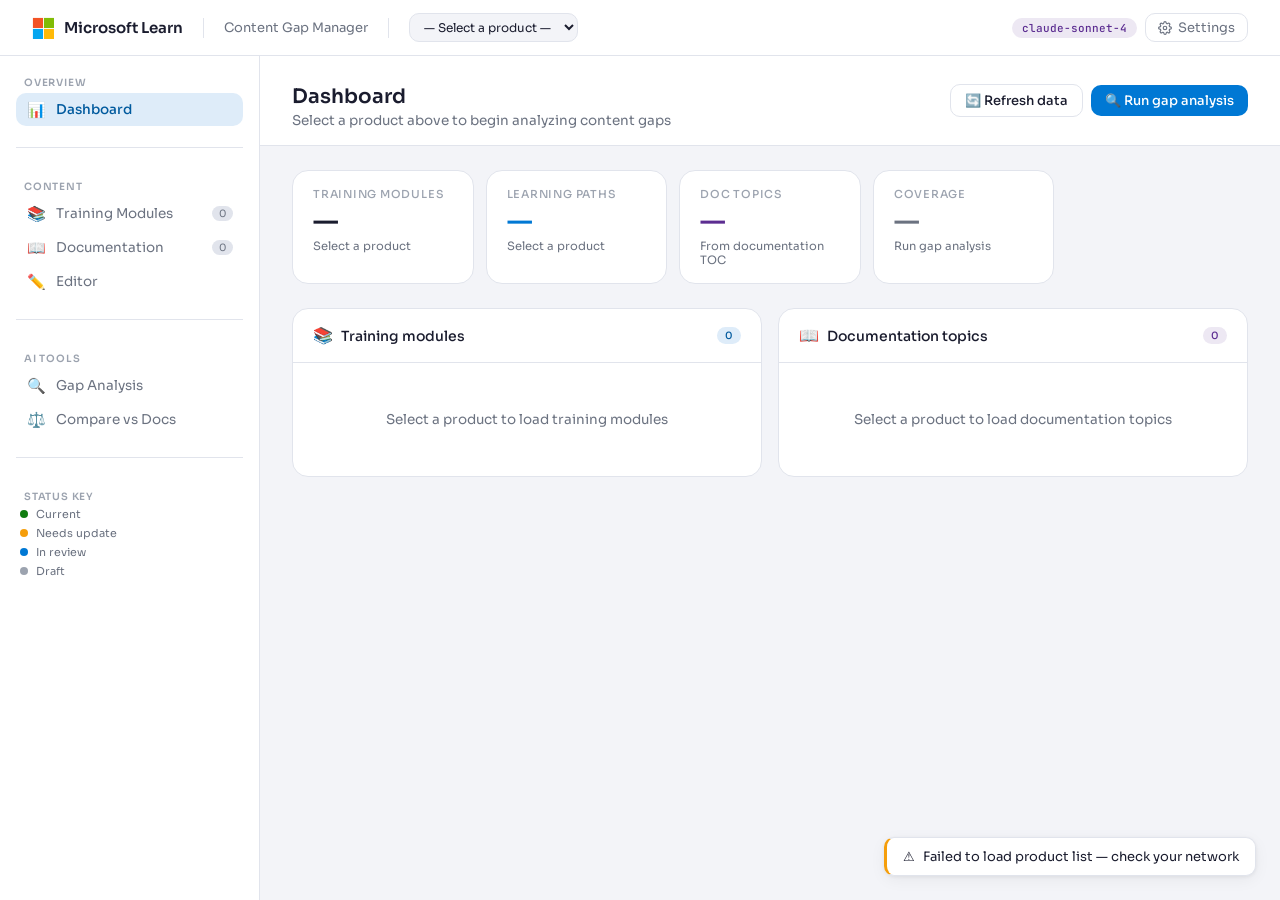
==== commit ecd41588: "Transform into universal Microsoft Learn Content Gap Manager - Replace hardcoded Copilot Studio data" ====
--- a/index.html
+++ b/index.html
@@ -3,7 +3,7 @@
 <head>
 <meta charset="UTF-8" />
 <meta name="viewport" content="width=device-width, initial-scale=1.0" />
-<title>Copilot Studio Learn — Content Manager</title>
+<title>Microsoft Learn — Content Gap Manager</title>
 <link href="https://fonts.googleapis.com/css2?family=Sora:wght@300;400;500;600&family=JetBrains+Mono:wght@400;500&display=swap" rel="stylesheet" />
 <style>
   *, *::before, *::after { box-sizing: border-box; margin: 0; padding: 0; }
@@ -557,6 +557,93 @@
   .empty-state p { font-size: 13.5px; }
   .scroll-x { overflow-x: auto; }
   .api-key-mask { font-family: 'JetBrains Mono', monospace; letter-spacing: 0.1em; }
+
+  /* ── Product selector ── */
+  .product-select {
+    padding: 5px 10px;
+    border: 1px solid var(--border);
+    border-radius: var(--radius);
+    font-family: 'Sora', sans-serif;
+    font-size: 12px;
+    color: var(--text);
+    background: var(--bg);
+    outline: none;
+    cursor: pointer;
+    max-width: 260px;
+    transition: border-color 0.15s;
+  }
+  .product-select:focus { border-color: var(--ms-blue); }
+  .product-select optgroup { font-weight: 600; font-size: 11px; }
+
+  /* ── Loading states ── */
+  .loading-spinner {
+    display: inline-block;
+    width: 16px;
+    height: 16px;
+    border: 2px solid var(--border);
+    border-top: 2px solid var(--ms-blue);
+    border-radius: 50%;
+    animation: spin 0.8s linear infinite;
+  }
+  @keyframes spin { to { transform: rotate(360deg); } }
+  .loading-overlay {
+    display: flex;
+    align-items: center;
+    justify-content: center;
+    gap: 10px;
+    padding: 3rem;
+    color: var(--text-muted);
+    font-size: 13px;
+  }
+
+  /* ── Coverage bar ── */
+  .coverage-bar {
+    display: flex;
+    height: 8px;
+    border-radius: 100px;
+    overflow: hidden;
+    background: var(--border);
+  }
+  .coverage-bar .covered { background: var(--success); }
+  .coverage-bar .partial { background: #f59e0b; }
+  .coverage-bar .uncovered { background: var(--danger); }
+
+  /* ── Tabs for gap view ── */
+  .tab-bar { display: flex; gap: 0; border-bottom: 1px solid var(--border); padding: 0 2rem; background: var(--surface); }
+  .tab-btn {
+    padding: 10px 16px;
+    font-size: 13px;
+    font-family: 'Sora', sans-serif;
+    font-weight: 500;
+    color: var(--text-muted);
+    background: none;
+    border: none;
+    border-bottom: 2px solid transparent;
+    cursor: pointer;
+    transition: color 0.15s, border-color 0.15s;
+  }
+  .tab-btn:hover { color: var(--text); }
+  .tab-btn.active { color: var(--ms-blue); border-bottom-color: var(--ms-blue); }
+
+  /* ── Doc topic tree ── */
+  .doc-tree { font-size: 12.5px; }
+  .doc-tree-item {
+    display: flex;
+    align-items: flex-start;
+    gap: 8px;
+    padding: 5px 8px;
+    border-radius: 6px;
+    transition: background 0.1s;
+  }
+  .doc-tree-item:hover { background: var(--bg); }
+  .doc-tree-item .indent { flex-shrink: 0; }
+  .doc-tree-item .coverage-badge {
+    flex-shrink: 0;
+    font-size: 9px;
+    padding: 1px 6px;
+    border-radius: 100px;
+    font-weight: 600;
+  }
 </style>
 </head>
 <body>
@@ -573,7 +660,11 @@
     Microsoft Learn
   </a>
   <div class="topbar-sep"></div>
-  <span class="topbar-title">Copilot Studio — Content Manager</span>
+  <span class="topbar-title" id="topbar-title">Content Gap Manager</span>
+  <div class="topbar-sep"></div>
+  <select class="product-select" id="product-select" onchange="onProductChange(this.value)">
+    <option value="">— Select a product —</option>
+  </select>
   <div class="topbar-right">
     <span class="badge-model" id="model-badge">claude-sonnet-4</span>
     <button class="btn-settings" onclick="openSettings()">
@@ -600,14 +691,15 @@
       <p class="sidebar-label">Content</p>
       <ul class="sidebar-nav">
         <li><a onclick="switchView('modules')" data-view="modules">
-          <span class="nav-icon">📚</span> Modules
-          <span class="nav-count" id="count-modules">8</span>
+          <span class="nav-icon">📚</span> Training Modules
+          <span class="nav-count" id="count-modules">0</span>
+        </a></li>
+        <li><a onclick="switchView('docs')" data-view="docs">
+          <span class="nav-icon">📖</span> Documentation
+          <span class="nav-count" id="count-docs">0</span>
         </a></li>
         <li><a onclick="switchView('editor')" data-view="editor">
           <span class="nav-icon">✏️</span> Editor
-        </a></li>
-        <li><a onclick="switchView('create')" data-view="create">
-          <span class="nav-icon">✨</span> Create New
         </a></li>
       </ul>
     </div>
@@ -643,69 +735,60 @@
       <div class="page-header">
         <div class="page-header-text">
           <h1>Dashboard</h1>
-          <p>Overview of your Copilot Studio learning content health</p>
+          <p id="dashboard-subtitle">Select a product above to begin analyzing content gaps</p>
         </div>
         <div class="page-header-actions">
-          <button class="btn btn-primary" onclick="switchView('create')">+ New Module</button>
+          <button class="btn btn-secondary" onclick="refreshData()">🔄 Refresh data</button>
+          <button class="btn btn-primary" onclick="switchView('gap-analysis')">🔍 Run gap analysis</button>
         </div>
       </div>
-      <div class="page-body">
-        <div class="stat-grid">
+      <div class="page-body" id="dashboard-body">
+        <div class="stat-grid" id="stat-grid">
           <div class="stat-card">
-            <div class="stat-card-label">Total Modules</div>
-            <div class="stat-card-value">8</div>
-            <div class="stat-card-sub">Across 3 learning paths</div>
+            <div class="stat-card-label">Training Modules</div>
+            <div class="stat-card-value" id="stat-modules">—</div>
+            <div class="stat-card-sub" id="stat-modules-sub">Select a product</div>
           </div>
           <div class="stat-card">
-            <div class="stat-card-label">Current</div>
-            <div class="stat-card-value" style="color: var(--success);">5</div>
-            <div class="stat-card-sub">Up to date with product</div>
+            <div class="stat-card-label">Learning Paths</div>
+            <div class="stat-card-value" id="stat-paths" style="color: var(--ms-blue);">—</div>
+            <div class="stat-card-sub" id="stat-paths-sub">Select a product</div>
           </div>
           <div class="stat-card">
-            <div class="stat-card-label">Need Update</div>
-            <div class="stat-card-value" style="color: #d97706;">2</div>
-            <div class="stat-card-sub">New features released</div>
+            <div class="stat-card-label">Doc Topics</div>
+            <div class="stat-card-value" id="stat-docs" style="color: var(--ms-purple);">—</div>
+            <div class="stat-card-sub" id="stat-docs-sub">From documentation TOC</div>
           </div>
           <div class="stat-card">
-            <div class="stat-card-label">Drafts</div>
-            <div class="stat-card-value" style="color: var(--text-muted);">1</div>
-            <div class="stat-card-sub">Pending review</div>
+            <div class="stat-card-label">Coverage</div>
+            <div class="stat-card-value" id="stat-coverage" style="color: var(--text-muted);">—</div>
+            <div class="stat-card-sub" id="stat-coverage-sub">Run gap analysis</div>
           </div>
         </div>
 
         <div style="display: grid; grid-template-columns: 1fr 1fr; gap: 16px;">
           <div class="card">
             <div class="card-header">
-              <span>📋</span>
-              <h3>Content health by module</h3>
+              <span>📚</span>
+              <h3>Training modules</h3>
+              <span class="tag tag-blue ml-auto" id="module-count-badge">0</span>
             </div>
-            <div class="card-body" style="padding: 0;">
-              <div id="health-list" style="display: flex; flex-direction: column;"></div>
+            <div class="card-body" style="padding: 0; max-height: 400px; overflow-y: auto;">
+              <div id="health-list">
+                <div class="empty-state"><p>Select a product to load training modules</p></div>
+              </div>
             </div>
           </div>
           <div class="card">
             <div class="card-header">
-              <span>🚀</span>
-              <h3>Recent product updates</h3>
+              <span>📖</span>
+              <h3>Documentation topics</h3>
+              <span class="tag tag-purple ml-auto" id="doc-count-badge">0</span>
             </div>
-            <div class="card-body" style="display: flex; flex-direction: column; gap: 10px;">
-              <div class="gap-item">
-                <div class="gap-item-icon">🆕</div>
-                <div class="gap-item-text"><strong>Autonomous agents (GA)</strong> — Copilot Studio now supports fully autonomous agent workflows. March 2025.</div>
+            <div class="card-body" style="padding: 0; max-height: 400px; overflow-y: auto;">
+              <div id="doc-list">
+                <div class="empty-state"><p>Select a product to load documentation topics</p></div>
               </div>
-              <div class="gap-item">
-                <div class="gap-item-icon">🆕</div>
-                <div class="gap-item-text"><strong>Multi-agent orchestration</strong> — New capability to chain agent calls for complex tasks. Feb 2025.</div>
-              </div>
-              <div class="gap-item">
-                <div class="gap-item-icon">🔄</div>
-                <div class="gap-item-text"><strong>Generative answers refresh</strong> — Updated UI and improved grounding controls. Jan 2025.</div>
-              </div>
-              <div class="gap-item">
-                <div class="gap-item-icon">📌</div>
-                <div class="gap-item-text"><strong>Plugin marketplace</strong> — Expanded connector library with 1,000+ actions. Dec 2024.</div>
-              </div>
-              <button class="btn btn-secondary btn-sm mt-2" onclick="runWebSearch()">🔍 Fetch latest updates</button>
             </div>
           </div>
         </div>
@@ -716,16 +799,42 @@
     <section class="view" id="view-modules">
       <div class="page-header">
         <div class="page-header-text">
-          <h1>Modules</h1>
-          <p>All Copilot Studio learning modules on Microsoft Learn</p>
+          <h1>Training Modules</h1>
+          <p id="modules-subtitle">Microsoft Learn training modules for the selected product</p>
         </div>
         <div class="page-header-actions">
           <input type="text" placeholder="Search modules…" style="padding: 7px 12px; border: 1px solid var(--border); border-radius: var(--radius); font-size: 13px; font-family: 'Sora', sans-serif; outline: none; width: 200px; background: var(--bg);" oninput="filterModules(this.value)" />
-          <button class="btn btn-primary" onclick="switchView('create')">+ New Module</button>
+          <select id="module-sort" style="padding: 7px 10px; border: 1px solid var(--border); border-radius: var(--radius); font-size: 12px; font-family: 'Sora', sans-serif; background: var(--bg);" onchange="sortModules(this.value)">
+            <option value="title">Sort: Title</option>
+            <option value="date">Sort: Last Modified</option>
+            <option value="duration">Sort: Duration</option>
+            <option value="popularity">Sort: Popularity</option>
+          </select>
         </div>
       </div>
       <div class="page-body">
-        <div class="module-list" id="module-list"></div>
+        <div class="module-list" id="module-list">
+          <div class="empty-state"><div class="empty-state-icon">📚</div><p>Select a product to load training modules</p></div>
+        </div>
+      </div>
+    </section>
+
+    <!-- DOCUMENTATION VIEW -->
+    <section class="view" id="view-docs">
+      <div class="page-header">
+        <div class="page-header-text">
+          <h1>Documentation</h1>
+          <p id="docs-subtitle">Documentation table of contents for the selected product</p>
+        </div>
+        <div class="page-header-actions">
+          <input type="text" placeholder="Search topics…" style="padding: 7px 12px; border: 1px solid var(--border); border-radius: var(--radius); font-size: 13px; font-family: 'Sora', sans-serif; outline: none; width: 200px; background: var(--bg);" oninput="filterDocs(this.value)" />
+          <span class="text-xs text-muted" id="doc-topic-total"></span>
+        </div>
+      </div>
+      <div class="page-body">
+        <div id="doc-tree-container">
+          <div class="empty-state"><div class="empty-state-icon">📖</div><p>Select a product to load documentation topics</p></div>
+        </div>
       </div>
     </section>
 
@@ -777,26 +886,26 @@
           <div class="ai-panel-body" id="chat-messages">
             <div class="chat-msg ai">
               <span class="chat-msg-role">AI Assistant</span>
-              <div class="chat-msg-bubble">Hi! I'm here to help you create and update Copilot Studio content. You can ask me to:
-
-• Rewrite outdated sections
-• Generate content from an outline
-• Check accuracy against Microsoft docs
-• Suggest improvements
-
-Select a module or paste content, then ask away!</div>
+              <div class="chat-msg-bubble">Hi! I'm here to help you analyze and improve Microsoft Learn training content. You can ask me to:
+
+• Compare training against documentation
+• Identify outdated information
+• Suggest content improvements
+• Rewrite sections
+
+Select a module from Training Modules, then ask away!</div>
             </div>
           </div>
           <div class="ai-panel-footer">
             <div class="quick-actions" id="quick-actions">
-              <button class="quick-action" onclick="quickPrompt('Rewrite this section to reflect the latest Copilot Studio features. Be specific about UI changes and new capabilities.')">
+              <button class="quick-action" onclick="quickPrompt('Rewrite this section to reflect the latest product features. Be specific about UI changes and new capabilities.')">
                 <span class="quick-action-icon">🔄</span> Rewrite for latest features
               </button>
-              <button class="quick-action" onclick="quickPrompt('Identify any outdated information in this content and suggest specific updates based on recent Copilot Studio releases.')">
+              <button class="quick-action" onclick="quickPrompt('Identify any outdated information in this content and suggest specific updates based on the latest documentation.')">
                 <span class="quick-action-icon">🔍</span> Find outdated info
               </button>
-              <button class="quick-action" onclick="quickPrompt('Add a practical exercise or knowledge check question to this content that tests understanding of the key concepts.')">
-                <span class="quick-action-icon">📝</span> Add knowledge check
+              <button class="quick-action" onclick="quickPrompt('Compare this training module against the product documentation topics and identify gaps or missing coverage.')">
+                <span class="quick-action-icon">📊</span> Check doc coverage
               </button>
             </div>
             <div class="divider"></div>
@@ -813,130 +922,46 @@
       </div>
     </section>
 
-    <!-- CREATE NEW VIEW -->
-    <section class="view" id="view-create">
-      <div class="page-header">
-        <div class="page-header-text">
-          <h1>Create new module</h1>
-          <p>Generate a complete learning module with AI assistance</p>
-        </div>
-      </div>
-      <div class="page-body" style="max-width: 760px;">
-        <div class="card" style="margin-bottom: 16px;">
-          <div class="card-header"><span>📋</span><h3>Module details</h3></div>
-          <div class="card-body" style="display: flex; flex-direction: column; gap: 14px;">
-            <div class="field">
-              <label>Module title</label>
-              <input type="text" id="new-title" placeholder="e.g. Build your first agent with Copilot Studio" />
-            </div>
-            <div class="field">
-              <label>Learning objective</label>
-              <input type="text" id="new-objective" placeholder="e.g. Learners will be able to create and publish a Copilot Studio agent" />
-            </div>
-            <div style="display: grid; grid-template-columns: 1fr 1fr; gap: 12px;">
-              <div class="field">
-                <label>Target audience</label>
-                <select id="new-audience">
-                  <option>Beginner</option>
-                  <option>Intermediate</option>
-                  <option>Advanced</option>
-                  <option>IT Administrator</option>
-                  <option>Developer</option>
-                  <option>Business User</option>
-                </select>
-              </div>
-              <div class="field">
-                <label>Estimated duration</label>
-                <select id="new-duration">
-                  <option>15 minutes</option>
-                  <option>30 minutes</option>
-                  <option>45 minutes</option>
-                  <option>60 minutes</option>
-                  <option>90 minutes</option>
-                </select>
-              </div>
-            </div>
-          </div>
-        </div>
-
-        <div class="card" style="margin-bottom: 16px;">
-          <div class="card-header">
-            <span>🗂</span><h3>Unit outline</h3>
-            <button class="btn btn-secondary btn-sm ml-auto" onclick="addUnit()">+ Add unit</button>
-          </div>
-          <div class="card-body">
-            <div class="outline-builder" id="outline-builder">
-              <div class="outline-unit">
-                <span style="color: var(--text-muted); font-size: 12px; min-width: 20px;">1.</span>
-                <input type="text" placeholder="Introduction & overview" value="Introduction & overview" />
-                <button class="btn-ghost btn-sm" onclick="removeUnit(this)">✕</button>
-              </div>
-              <div class="outline-unit">
-                <span style="color: var(--text-muted); font-size: 12px; min-width: 20px;">2.</span>
-                <input type="text" placeholder="Core concepts" value="Core concepts" />
-                <button class="btn-ghost btn-sm" onclick="removeUnit(this)">✕</button>
-              </div>
-              <div class="outline-unit">
-                <span style="color: var(--text-muted); font-size: 12px; min-width: 20px;">3.</span>
-                <input type="text" placeholder="Hands-on exercise" value="Hands-on exercise" />
-                <button class="btn-ghost btn-sm" onclick="removeUnit(this)">✕</button>
-              </div>
-              <div class="outline-unit">
-                <span style="color: var(--text-muted); font-size: 12px; min-width: 20px;">4.</span>
-                <input type="text" placeholder="Knowledge check" value="Knowledge check" />
-                <button class="btn-ghost btn-sm" onclick="removeUnit(this)">✕</button>
-              </div>
-            </div>
-          </div>
-        </div>
-
-        <div class="card" style="margin-bottom: 24px;">
-          <div class="card-header"><span>✨</span><h3>AI generation options</h3></div>
-          <div class="card-body" style="display: flex; flex-direction: column; gap: 12px;">
-            <label style="display: flex; align-items: center; gap: 8px; font-size: 13px; cursor: pointer;">
-              <input type="checkbox" id="opt-search" checked /> Search web for latest Copilot Studio features
-            </label>
-            <label style="display: flex; align-items: center; gap: 8px; font-size: 13px; cursor: pointer;">
-              <input type="checkbox" id="opt-exercises" checked /> Include hands-on exercises
-            </label>
-            <label style="display: flex; align-items: center; gap: 8px; font-size: 13px; cursor: pointer;">
-              <input type="checkbox" id="opt-quiz" checked /> Add knowledge check questions
-            </label>
-            <label style="display: flex; align-items: center; gap: 8px; font-size: 13px; cursor: pointer;">
-              <input type="checkbox" id="opt-tips" /> Include tips & best practices callouts
-            </label>
-          </div>
-        </div>
-
-        <div style="display: flex; gap: 10px;">
-          <button class="btn btn-primary" onclick="generateModule()" id="gen-btn">
-            ✨ Generate module content
-          </button>
-          <button class="btn btn-secondary" onclick="switchView('modules')">Cancel</button>
-        </div>
-        <div id="gen-progress" style="margin-top: 16px; display: none;">
-          <p style="font-size: 13px; color: var(--text-muted); margin-bottom: 8px;" id="gen-status">Generating content…</p>
-          <div class="progress-bar-wrap"><div class="progress-bar-fill" id="gen-bar" style="width: 0%"></div></div>
-        </div>
-      </div>
-    </section>
+    <!-- (Create New view removed — now uses live API data) -->
 
     <!-- GAP ANALYSIS VIEW -->
     <section class="view" id="view-gap-analysis">
       <div class="page-header">
         <div class="page-header-text">
-          <h1>Gap analysis</h1>
-          <p>Identify missing topics and outdated content across your learning library</p>
+          <h1>Gap Analysis</h1>
+          <p>Compare training content against documentation to find coverage gaps</p>
         </div>
         <div class="page-header-actions">
-          <button class="btn btn-primary" onclick="runGapAnalysis()" id="gap-btn">🔍 Run analysis</button>
+          <button class="btn btn-secondary" onclick="runClientGapAnalysis()" id="client-gap-btn">⚡ Quick scan</button>
+          <button class="btn btn-primary" onclick="runGapAnalysis()" id="gap-btn">🤖 AI deep analysis</button>
         </div>
       </div>
       <div class="page-body">
+        <div id="gap-summary" style="margin-bottom: 16px; display: none;">
+          <div class="stat-grid">
+            <div class="stat-card">
+              <div class="stat-card-label">Doc Topics</div>
+              <div class="stat-card-value" id="gap-total-docs">0</div>
+            </div>
+            <div class="stat-card">
+              <div class="stat-card-label">Covered by Training</div>
+              <div class="stat-card-value" style="color: var(--success);" id="gap-covered">0</div>
+            </div>
+            <div class="stat-card">
+              <div class="stat-card-label">Partially Covered</div>
+              <div class="stat-card-value" style="color: #d97706;" id="gap-partial">0</div>
+            </div>
+            <div class="stat-card">
+              <div class="stat-card-label">Not Covered</div>
+              <div class="stat-card-value" style="color: var(--danger);" id="gap-uncovered">0</div>
+            </div>
+          </div>
+          <div class="coverage-bar" id="gap-coverage-bar" style="margin-top: 8px;"></div>
+        </div>
         <div id="gap-results">
           <div class="empty-state">
             <div class="empty-state-icon">🔍</div>
-            <p>Click "Run analysis" to scan your content against the latest Copilot Studio documentation and identify gaps.</p>
+            <p>Load a product first, then click "Quick scan" for keyword-based comparison or "AI deep analysis" for semantic analysis.</p>
           </div>
         </div>
       </div>
@@ -946,34 +971,31 @@
     <section class="view" id="view-compare">
       <div class="page-header">
         <div class="page-header-text">
-          <h1>Compare vs Microsoft docs</h1>
-          <p>Check your content accuracy against official Microsoft documentation</p>
+          <h1>Compare vs Documentation</h1>
+          <p>Check training content accuracy against official product documentation</p>
         </div>
       </div>
       <div class="page-body" style="max-width: 860px;">
         <div class="card" style="margin-bottom: 16px;">
-          <div class="card-header"><span>📄</span><h3>Content to compare</h3></div>
+          <div class="card-header"><span>📄</span><h3>Select training module</h3></div>
           <div class="card-body">
             <div class="field" style="margin-bottom: 10px;">
-              <label>Select module or paste content</label>
+              <label>Choose a module to compare</label>
               <select id="compare-module" style="margin-bottom: 8px;">
                 <option value="">— Select a module —</option>
               </select>
             </div>
             <textarea style="width: 100%; height: 160px; padding: 10px 14px; border: 1px solid var(--border); border-radius: var(--radius); font-family: 'JetBrains Mono', monospace; font-size: 12px; outline: none; resize: vertical; background: var(--bg); color: var(--text);"
-              id="compare-content" placeholder="Or paste your content here…"></textarea>
+              id="compare-content" placeholder="Or paste content to compare…"></textarea>
           </div>
         </div>
         <div class="card" style="margin-bottom: 16px;">
           <div class="card-header"><span>🔗</span><h3>Reference documentation</h3></div>
-          <div class="card-body" style="display: flex; flex-direction: column; gap: 8px;">
-            <label style="display: flex; align-items: center; gap: 8px; font-size: 13px; cursor: pointer;"><input type="checkbox" checked /> Microsoft Copilot Studio overview docs</label>
-            <label style="display: flex; align-items: center; gap: 8px; font-size: 13px; cursor: pointer;"><input type="checkbox" checked /> What's new in Copilot Studio</label>
-            <label style="display: flex; align-items: center; gap: 8px; font-size: 13px; cursor: pointer;"><input type="checkbox" /> Agent building tutorials</label>
-            <label style="display: flex; align-items: center; gap: 8px; font-size: 13px; cursor: pointer;"><input type="checkbox" /> Copilot Studio API reference</label>
-            <div class="field mt-2">
+          <div class="card-body">
+            <p style="font-size: 12.5px; color: var(--text-muted); margin-bottom: 8px;">The AI will compare against known documentation for the selected product. You can also add a specific URL:</p>
+            <div class="field">
               <label>Custom documentation URL (optional)</label>
-              <input type="url" placeholder="https://learn.microsoft.com/en-us/microsoft-copilot-studio/…" id="custom-doc-url" />
+              <input type="url" placeholder="https://learn.microsoft.com/en-us/…" id="custom-doc-url" />
             </div>
           </div>
         </div>
@@ -1012,8 +1034,18 @@
       </div>
       <div class="field">
         <label>Microsoft Learn base URL</label>
-        <input type="url" id="ms-learn-url" value="https://learn.microsoft.com/en-us/training/paths/" />
-        <p class="field-hint">Used when exporting links and comparing content.</p>
+        <input type="url" id="ms-learn-url" value="https://learn.microsoft.com/en-us/" />
+        <p class="field-hint">Base URL for fetching catalog and documentation data.</p>
+      </div>
+      <div class="field">
+        <label>Cache duration (hours)</label>
+        <select id="cache-hours">
+          <option value="1">1 hour</option>
+          <option value="6">6 hours</option>
+          <option value="24" selected>24 hours</option>
+          <option value="72">72 hours</option>
+        </select>
+        <p class="field-hint">How long to cache Catalog API and TOC data.</p>
       </div>
     </div>
     <div class="modal-footer">
@@ -1027,84 +1059,802 @@
 <div class="toast-container" id="toasts"></div>
 
 <script>
-// ── DATA ──────────────────────────────────────────────────────────────────
-const MODULES = [
-  { id: 1, title: "Introduction to Microsoft Copilot Studio", icon: "🤖", status: "current", tags: ["beginner", "overview"], units: 5, updated: "Jan 2025", content: `# Introduction to Microsoft Copilot Studio\n\n## What is Copilot Studio?\n\nMicrosoft Copilot Studio is a low-code platform that enables organizations to create custom AI-powered copilots and agents. Previously known as Power Virtual Agents, Copilot Studio has evolved into a comprehensive platform for building intelligent conversational experiences.\n\n## Key capabilities\n\n- **No-code agent builder** — Create agents using a visual canvas without writing code\n- **Generative AI integration** — Leverage GPT-4 for dynamic, context-aware responses\n- **Multi-channel deployment** — Deploy to Microsoft Teams, websites, and custom channels\n- **Power Platform integration** — Connect with Power Automate, Power Apps, and Dataverse\n\n## When to use Copilot Studio\n\nCopilot Studio is ideal when you need:\n1. Employee self-service bots (HR, IT helpdesk)\n2. Customer-facing support agents\n3. Internal knowledge base assistants\n4. Automated workflow triggers\n\n## Prerequisites\n\n- Microsoft 365 license or Power Platform subscription\n- Environment Admin or System Customizer role\n- Basic understanding of conversational design principles` },
-  { id: 2, title: "Design effective conversation flows", icon: "🗺️", status: "current", tags: ["intermediate", "design"], units: 6, updated: "Feb 2025", content: `# Design effective conversation flows\n\n## Understanding topics\n\nTopics are the building blocks of your Copilot Studio agent. Each topic represents a distinct conversation flow triggered by user intent.\n\n## Trigger phrases\n\nWell-crafted trigger phrases are essential for accurate intent recognition.\n\n### Best practices:\n- Add 5–10 varied trigger phrases per topic\n- Use natural, conversational language\n- Avoid overly similar phrases between topics\n\n## System topics\n\nCopilot Studio includes pre-built system topics:\n- **Greeting** — First interaction with users\n- **Escalate** — Hand off to human agents\n- **End of conversation** — Gracefully close sessions\n- **Fallback** — Handle unrecognized inputs\n\n## Variables & entities\n\nUse variables to store user-provided information and entities to extract structured data like dates, numbers, and custom values.\n\n## Knowledge check\n\n1. What is the minimum recommended number of trigger phrases per topic?\n2. Which system topic handles unrecognized user inputs?\n3. What is the difference between a variable and an entity?` },
-  { id: 3, title: "Connect agents to data sources", icon: "🔌", status: "outdated", tags: ["intermediate", "connectors"], units: 4, updated: "Oct 2024", content: `# Connect agents to data sources\n\n## Overview\n\nCopilot Studio agents can connect to hundreds of data sources through Power Automate and native connectors.\n\n## Power Automate integration\n\nCall Power Automate flows directly from your agent topics to:\n- Query databases and SharePoint lists\n- Send emails and notifications\n- Update CRM records\n- Trigger business workflows\n\n## Generative answers with your own data\n\nUse the Generative Answers node to connect your agent to:\n- SharePoint document libraries\n- Public websites\n- Azure OpenAI on your data\n- Dataverse knowledge bases\n\n> Note: This section needs updating to reflect the new unified knowledge management UI released in November 2024.` },
-  { id: 4, title: "Build autonomous agents", icon: "⚡", status: "review", tags: ["advanced", "agents", "new"], units: 7, updated: "Mar 2025", content: `# Build autonomous agents\n\n## What are autonomous agents?\n\nAutonomous agents in Copilot Studio can complete multi-step tasks without human intervention, using reasoning to decide which actions to take.\n\n## Agent capabilities\n\n- **Multi-step reasoning** — Chain multiple actions to complete complex tasks\n- **Tool use** — Call APIs, run queries, and interact with external systems\n- **Memory** — Maintain context across long task sequences\n- **Human-in-the-loop** — Request approval for sensitive actions\n\n## Building your first autonomous agent\n\n### Step 1: Define the agent goal\n### Step 2: Configure available actions\n### Step 3: Set guardrails and escalation rules\n### Step 4: Test with varied scenarios\n### Step 5: Monitor and iterate\n\n## Best practices\n\n- Start with narrow, well-defined tasks\n- Always implement escalation paths\n- Log all agent actions for auditing` },
-  { id: 5, title: "Deploy and manage agents at scale", icon: "🚀", status: "current", tags: ["advanced", "admin"], units: 5, updated: "Feb 2025", content: `# Deploy and manage agents at scale\n\n## Deployment channels\n\nCopilot Studio supports deployment to:\n- **Microsoft Teams** — Most common enterprise channel\n- **Web widget** — Embed on any website\n- **Custom canvas** — Build custom UIs with the Direct Line API\n- **Mobile apps** — iOS and Android via SDK\n\n## Environment strategy\n\nUse separate environments for Development, Test, and Production.\n\n## Governance & compliance\n\n- Configure DLP policies in Power Platform Admin Center\n- Enable audit logging for all agent interactions\n- Set up Azure Application Insights for telemetry` },
-  { id: 6, title: "Monitor agent performance", icon: "📈", status: "current", tags: ["intermediate", "analytics"], units: 4, updated: "Jan 2025", content: `# Monitor agent performance\n\n## Built-in analytics\n\nCopilot Studio provides analytics dashboards showing:\n- Session volume and trends\n- Topic escalation rates\n- Resolution rates\n- Customer satisfaction scores\n\n## Key metrics to watch\n\n| Metric | Target | Action if below target |\n|--------|--------|------------------------|\n| Resolution rate | > 70% | Review fallback topics |\n| Escalation rate | < 15% | Improve topic coverage |\n| CSAT | > 4.0/5 | Review conversation quality |` },
-  { id: 7, title: "Integrate with Microsoft 365 Copilot", icon: "🔗", status: "outdated", tags: ["advanced", "m365", "new"], units: 6, updated: "Sep 2024", content: `# Integrate with Microsoft 365 Copilot\n\n## Overview\n\nCopilot Studio agents can be extended into Microsoft 365 Copilot as declarative agents or plugin actions.\n\n## Declarative agents\n\nDeclare instructions, knowledge sources, and actions to customize Copilot behavior for specific scenarios.\n\n> This module needs major updates to reflect the Copilot extensibility changes in Wave 2 2024 and the new agent store in Teams.` },
-  { id: 8, title: "Security and governance", icon: "🔒", status: "draft", tags: ["admin", "security"], units: 3, updated: "Mar 2025", content: `# Security and governance\n\n## Draft content\n\nThis module is currently in draft. Key topics to cover:\n\n- Authentication options (anonymous, Teams SSO, custom OAuth)\n- Data loss prevention (DLP) policies\n- Content moderation settings\n- Role-based access control\n- Compliance certifications` }
-];
-
-let currentModule = null;
+// ── PRODUCT-TO-DOCS MAPPING ─────────────────────────────────────────────
+// Maps Catalog API product IDs to their documentation TOC paths
+const PRODUCT_DOC_MAP = {
+  'microsoft-copilot-studio': { path: '/en-us/microsoft-copilot-studio/', name: 'Microsoft Copilot Studio' },
+  'dynamics-finance': { path: '/en-us/dynamics365/finance/', name: 'Dynamics 365 Finance' },
+  'dynamics-sales': { path: '/en-us/dynamics365/sales/', name: 'Dynamics 365 Sales' },
+  'dynamics-customer-service': { path: '/en-us/dynamics365/customer-service/', name: 'Dynamics 365 Customer Service' },
+  'dynamics-commerce': { path: '/en-us/dynamics365/commerce/', name: 'Dynamics 365 Commerce' },
+  'dynamics-scm': { path: '/en-us/dynamics365/supply-chain/', name: 'Dynamics 365 Supply Chain' },
+  'dynamics-field-service': { path: '/en-us/dynamics365/field-service/', name: 'Dynamics 365 Field Service' },
+  'dynamics-business-central': { path: '/en-us/dynamics365/business-central/', name: 'Dynamics 365 Business Central' },
+  'dynamics-human-resources': { path: '/en-us/dynamics365/human-resources/', name: 'Dynamics 365 Human Resources' },
+  'power-apps': { path: '/en-us/power-apps/', name: 'Power Apps' },
+  'power-automate': { path: '/en-us/power-automate/', name: 'Power Automate' },
+  'power-bi': { path: '/en-us/power-bi/', name: 'Power BI' },
+  'power-pages': { path: '/en-us/power-pages/', name: 'Power Pages' },
+  'ai-builder': { path: '/en-us/ai-builder/', name: 'AI Builder' },
+  'azure-functions': { path: '/en-us/azure/azure-functions/', name: 'Azure Functions' },
+  'azure-kubernetes-service': { path: '/en-us/azure/aks/', name: 'Azure Kubernetes Service' },
+  'azure-devops': { path: '/en-us/azure/devops/', name: 'Azure DevOps' },
+  'azure-cosmos-db': { path: '/en-us/azure/cosmos-db/', name: 'Azure Cosmos DB' },
+  'azure-openai': { path: '/en-us/azure/ai-services/openai/', name: 'Azure OpenAI' },
+  'azure-machine-learning': { path: '/en-us/azure/machine-learning/', name: 'Azure Machine Learning' },
+  'office-teams': { path: '/en-us/microsoftteams/', name: 'Microsoft Teams' },
+  'office-sp': { path: '/en-us/sharepoint/', name: 'SharePoint' },
+  'intune': { path: '/en-us/mem/intune/', name: 'Microsoft Intune' },
+  'entra-id': { path: '/en-us/entra/identity/', name: 'Microsoft Entra ID' },
+  'security-copilot': { path: '/en-us/copilot/security/', name: 'Security Copilot' },
+  'fabric': { path: '/en-us/fabric/', name: 'Microsoft Fabric' },
+  'sql-server': { path: '/en-us/sql/sql-server/', name: 'SQL Server' },
+  'windows-11': { path: '/en-us/windows/client-management/', name: 'Windows 11' },
+  'microsoft-365-copilot': { path: '/en-us/copilot/microsoft-365/', name: 'Microsoft 365 Copilot' },
+};
+
+// ── STATE ─────────────────────────────────────────────────────────────────
+let state = {
+  selectedProduct: null,
+  productName: '',
+  products: [],
+  modules: [],
+  learningPaths: [],
+  docTopics: [],
+  flatDocTopics: [],
+  gapResults: null,
+  currentModule: null,
+  catalogData: null,
+};
+
 let chatHistory = [];
 let apiKey = '';
 let isGenerating = false;
 
+// ── CACHE LAYER ──────────────────────────────────────────────────────────
+function getCacheTTL() {
+  const hours = parseInt(localStorage.getItem('cm_cache_hours') || '24');
+  return hours * 60 * 60 * 1000;
+}
+
+function getCached(key) {
+  try {
+    const raw = localStorage.getItem(`cm_cache_${key}`);
+    if (!raw) return null;
+    const item = JSON.parse(raw);
+    if (Date.now() - item.ts < getCacheTTL()) return item.data;
+    localStorage.removeItem(`cm_cache_${key}`);
+  } catch {}
+  return null;
+}
+
+function setCache(key, data) {
+  try {
+    localStorage.setItem(`cm_cache_${key}`, JSON.stringify({ ts: Date.now(), data }));
+  } catch (e) {
+    // localStorage full — clear old caches
+    Object.keys(localStorage).filter(k => k.startsWith('cm_cache_')).forEach(k => localStorage.removeItem(k));
+  }
+}
+
+function clearCache() {
+  Object.keys(localStorage).filter(k => k.startsWith('cm_cache_')).forEach(k => localStorage.removeItem(k));
+  toast('Cache cleared', 'info');
+}
+
+// ── API: CATALOG ─────────────────────────────────────────────────────────
+async function fetchProducts() {
+  const cached = getCached('products');
+  if (cached) return cached;
+
+  const resp = await fetch('https://learn.microsoft.com/api/catalog/?type=products');
+  const data = await resp.json();
+  const products = data.products || [];
+  setCache('products', products);
+  return products;
+}
+
+async function fetchCatalogForProduct(productId) {
+  const cacheKey = `catalog_${productId}`;
+  const cached = getCached(cacheKey);
+  if (cached) return cached;
+
+  // Fetch the full catalog (modules + learningPaths)
+  const resp = await fetch('https://learn.microsoft.com/api/catalog/?type=modules,learningPaths');
+  const data = await resp.json();
+
+  // Filter by product
+  const modules = (data.modules || []).filter(m =>
+    m.products && m.products.some(p => p === productId || p.startsWith(productId))
+  );
+  const learningPaths = (data.learningPaths || []).filter(lp =>
+    lp.products && lp.products.some(p => p === productId || p.startsWith(productId))
+  );
+
+  const result = { modules, learningPaths };
+  setCache(cacheKey, result);
+  return result;
+}
+
+// ── API: DOCUMENTATION TOC ──────────────────────────────────────────────
+async function fetchDocToc(productId) {
+  const cacheKey = `toc_${productId}`;
+  const cached = getCached(cacheKey);
+  if (cached) return cached;
+
+  const mapping = PRODUCT_DOC_MAP[productId];
+  if (!mapping) return null;
+
+  const url = `https://learn.microsoft.com${mapping.path}toc.json`;
+  const resp = await fetch(url);
+  if (!resp.ok) return null;
+
+  const data = await resp.json();
+  setCache(cacheKey, data);
+  return data;
+}
+
+// Flatten TOC tree into a list of topics with depth info
+function flattenToc(toc, depth = 0, parentPath = '') {
+  if (!toc) return [];
+  const items = toc.items || toc.children || toc;
+  if (!Array.isArray(items)) return [];
+
+  let result = [];
+  for (const item of items) {
+    const title = item.toc_title || item.title || '';
+    if (!title) continue;
+
+    const path = parentPath ? `${parentPath} > ${title}` : title;
+    result.push({
+      title,
+      path,
+      depth,
+      href: item.href || '',
+      hasChildren: !!(item.children && item.children.length > 0),
+    });
+
+    if (item.children) {
+      result = result.concat(flattenToc({ items: item.children }, depth + 1, path));
+    }
+  }
+  return result;
+}
+
 // ── INIT ──────────────────────────────────────────────────────────────────
-function init() {
+async function init() {
   apiKey = localStorage.getItem('cs_api_key') || '';
-  renderModuleList(MODULES);
+  loadSettings();
+
+  try {
+    const products = await fetchProducts();
+    state.products = products;
+    renderProductSelector(products);
+  } catch (e) {
+    toast('Failed to load product list — check your network', 'warning');
+  }
+
+  // Restore last selected product
+  const saved = localStorage.getItem('cm_selected_product');
+  if (saved) {
+    document.getElementById('product-select').value = saved;
+    onProductChange(saved);
+  }
+}
+
+// ── PRODUCT SELECTOR ────────────────────────────────────────────────────
+function renderProductSelector(products) {
+  const select = document.getElementById('product-select');
+  // Clear existing options except first
+  while (select.options.length > 1) select.remove(1);
+
+  // Group products that have doc mapping (priority) vs others
+  const withDocs = [];
+  const withoutDocs = [];
+
+  products.forEach(p => {
+    const allIds = [p.id, ...(p.children || []).map(c => c.id)];
+    const hasDocs = allIds.some(id => PRODUCT_DOC_MAP[id]);
+    const target = hasDocs ? withDocs : withoutDocs;
+
+    if (p.children && p.children.length > 0) {
+      p.children.forEach(child => {
+        target.push({ id: child.id, name: child.name || child.id, parent: p.name });
+      });
+    } else {
+      target.push({ id: p.id, name: p.name || p.id, parent: null });
+    }
+  });
+
+  // Add "with docs" group first
+  if (withDocs.length > 0) {
+    const grp = document.createElement('optgroup');
+    grp.label = '📖 Products with Documentation Mapping';
+    withDocs
+      .sort((a, b) => a.name.localeCompare(b.name))
+      .forEach(p => {
+        const opt = document.createElement('option');
+        opt.value = p.id;
+        opt.textContent = p.parent ? `${p.name} (${p.parent})` : p.name;
+        if (PRODUCT_DOC_MAP[p.id]) opt.textContent += ' ✓';
+        grp.appendChild(opt);
+      });
+    select.appendChild(grp);
+  }
+
+  // Add "others" group
+  if (withoutDocs.length > 0) {
+    const grp = document.createElement('optgroup');
+    grp.label = '📚 Training Only (no doc TOC mapping yet)';
+    withoutDocs
+      .sort((a, b) => a.name.localeCompare(b.name))
+      .forEach(p => {
+        const opt = document.createElement('option');
+        opt.value = p.id;
+        opt.textContent = p.parent ? `${p.name} (${p.parent})` : p.name;
+        grp.appendChild(opt);
+      });
+    select.appendChild(grp);
+  }
+}
+
+async function onProductChange(productId) {
+  if (!productId) return;
+
+  state.selectedProduct = productId;
+  const mapping = PRODUCT_DOC_MAP[productId];
+  state.productName = mapping ? mapping.name : productId;
+  localStorage.setItem('cm_selected_product', productId);
+
+  // Update branding
+  document.getElementById('topbar-title').textContent = `${state.productName} — Content Gap Manager`;
+  document.getElementById('dashboard-subtitle').textContent = `Training vs Documentation analysis for ${state.productName}`;
+  document.getElementById('modules-subtitle').textContent = `Microsoft Learn training modules for ${state.productName}`;
+  document.getElementById('docs-subtitle').textContent = `Documentation TOC for ${state.productName}`;
+
+  // Show loading
+  showLoading('health-list');
+  showLoading('doc-list');
+  showLoading('module-list');
+
+  try {
+    // Fetch training data
+    toast(`Loading training data for ${state.productName}…`, 'info');
+    const catalog = await fetchCatalogForProduct(productId);
+    state.modules = catalog.modules;
+    state.learningPaths = catalog.learningPaths;
+
+    // Fetch documentation TOC
+    if (mapping) {
+      toast(`Loading documentation for ${state.productName}…`, 'info');
+      const toc = await fetchDocToc(productId);
+      state.docTopics = toc;
+      state.flatDocTopics = flattenToc(toc);
+    } else {
+      state.docTopics = null;
+      state.flatDocTopics = [];
+      toast('No documentation mapping for this product — training only', 'warning');
+    }
+
+    renderAll();
+    toast(`Loaded ${state.modules.length} modules and ${state.flatDocTopics.length} doc topics`, 'success');
+  } catch (e) {
+    toast(`Error loading data: ${e.message}`, 'warning');
+    console.error(e);
+  }
+}
+
+function showLoading(containerId) {
+  const el = document.getElementById(containerId);
+  if (el) el.innerHTML = '<div class="loading-overlay"><div class="loading-spinner"></div> Loading…</div>';
+}
+
+async function refreshData() {
+  clearCache();
+  if (state.selectedProduct) {
+    await onProductChange(state.selectedProduct);
+  }
+}
+
+// ── RENDER ALL ────────────────────────────────────────────────────────────
+function renderAll() {
+  renderDashboardStats();
   renderHealthList();
+  renderDocList();
+  renderModuleList(state.modules);
+  renderDocTree();
   populateCompareDropdown();
-  loadSettings();
-}
-
+  document.getElementById('count-modules').textContent = state.modules.length;
+  document.getElementById('count-docs').textContent = state.flatDocTopics.length;
+}
+
+// ── DASHBOARD STATS ──────────────────────────────────────────────────────
+function renderDashboardStats() {
+  document.getElementById('stat-modules').textContent = state.modules.length;
+  document.getElementById('stat-modules-sub').textContent =
+    state.modules.length > 0 ? `Avg ${Math.round(state.modules.reduce((s, m) => s + (m.duration_in_minutes || 0), 0) / state.modules.length)} min each` : 'No modules found';
+
+  document.getElementById('stat-paths').textContent = state.learningPaths.length;
+  document.getElementById('stat-paths-sub').textContent =
+    state.learningPaths.length > 0 ? `Organizing ${state.modules.length} modules` : 'No learning paths';
+
+  document.getElementById('stat-docs').textContent = state.flatDocTopics.length;
+  document.getElementById('stat-docs-sub').textContent =
+    state.flatDocTopics.length > 0 ? `${state.flatDocTopics.filter(d => d.depth === 0).length} top-level sections` : PRODUCT_DOC_MAP[state.selectedProduct] ? 'Loading…' : 'No doc mapping';
+
+  // Coverage placeholder (requires gap analysis)
+  if (state.gapResults) {
+    const pct = state.gapResults.coveragePct;
+    document.getElementById('stat-coverage').textContent = pct + '%';
+    document.getElementById('stat-coverage').style.color = pct >= 70 ? 'var(--success)' : pct >= 40 ? '#d97706' : 'var(--danger)';
+    document.getElementById('stat-coverage-sub').textContent = 'Training coverage of docs';
+  } else {
+    document.getElementById('stat-coverage').textContent = '—';
+    document.getElementById('stat-coverage-sub').textContent = 'Run gap analysis';
+  }
+}
+
+// ── HEALTH LIST (Training modules on dashboard) ──────────────────────────
+function renderHealthList() {
+  const list = document.getElementById('health-list');
+  if (state.modules.length === 0) {
+    list.innerHTML = '<div class="empty-state" style="padding:2rem;"><p>No training modules found</p></div>';
+    document.getElementById('module-count-badge').textContent = '0';
+    return;
+  }
+
+  document.getElementById('module-count-badge').textContent = state.modules.length;
+
+  // Sort by last_modified (newest first), show top 15
+  const sorted = [...state.modules].sort((a, b) =>
+    new Date(b.last_modified || 0) - new Date(a.last_modified || 0)
+  ).slice(0, 15);
+
+  list.innerHTML = sorted.map(m => {
+    const date = m.last_modified ? new Date(m.last_modified) : null;
+    const ageMonths = date ? Math.floor((Date.now() - date) / (30 * 24 * 60 * 60 * 1000)) : 99;
+    const color = ageMonths <= 3 ? 'var(--success)' : ageMonths <= 12 ? '#d97706' : 'var(--danger)';
+    const pct = ageMonths <= 3 ? 95 : ageMonths <= 6 ? 75 : ageMonths <= 12 ? 50 : 25;
+    const dateStr = date ? date.toLocaleDateString('en-US', { month: 'short', year: 'numeric' }) : 'Unknown';
+
+    return `
+    <div style="padding: 8px 16px; border-bottom: 1px solid var(--border); display: flex; align-items: center; gap: 10px; cursor: pointer;" onclick="openModuleDetail('${m.uid}')">
+      <span style="font-size: 14px;">📄</span>
+      <div style="flex: 1; min-width: 0;">
+        <p style="font-size: 12px; font-weight: 500; white-space: nowrap; overflow: hidden; text-overflow: ellipsis;" title="${m.title}">${m.title}</p>
+        <p style="font-size: 10px; color: var(--text-muted); margin-top: 2px;">${m.duration_in_minutes || '?'} min · Updated ${dateStr}</p>
+      </div>
+      <div style="width: 60px;">
+        <div class="progress-bar-wrap"><div class="progress-bar-fill" style="width: ${pct}%; background: ${color};"></div></div>
+      </div>
+    </div>`;
+  }).join('');
+
+  if (state.modules.length > 15) {
+    list.innerHTML += `<div style="padding: 8px 16px; text-align: center;"><button class="btn btn-ghost btn-sm" onclick="switchView('modules')">View all ${state.modules.length} modules →</button></div>`;
+  }
+}
+
+// ── DOC LIST (Dashboard) ─────────────────────────────────────────────────
+function renderDocList() {
+  const list = document.getElementById('doc-list');
+  if (state.flatDocTopics.length === 0) {
+    list.innerHTML = '<div class="empty-state" style="padding:2rem;"><p>No documentation topics loaded</p></div>';
+    document.getElementById('doc-count-badge').textContent = '0';
+    return;
+  }
+
+  document.getElementById('doc-count-badge').textContent = state.flatDocTopics.length;
+
+  // Show top-level topics
+  const topLevel = state.flatDocTopics.filter(d => d.depth <= 1).slice(0, 20);
+  list.innerHTML = topLevel.map(d => `
+    <div style="padding: 6px 16px; border-bottom: 1px solid var(--border); display: flex; align-items: center; gap: 8px;">
+      <span style="font-size: 13px; color: var(--text-muted);">${d.depth === 0 ? '📁' : '📄'}</span>
+      <div style="flex: 1; min-width: 0; padding-left: ${d.depth * 12}px;">
+        <p style="font-size: 12px; font-weight: ${d.depth === 0 ? '500' : '400'}; white-space: nowrap; overflow: hidden; text-overflow: ellipsis;" title="${d.title}">${d.title}</p>
+      </div>
+      ${d.hasChildren ? `<span class="text-xs text-muted">${state.flatDocTopics.filter(x => x.path.startsWith(d.title + ' >')).length} sub</span>` : ''}
+    </div>
+  `).join('');
+
+  if (state.flatDocTopics.length > 20) {
+    list.innerHTML += `<div style="padding: 8px 16px; text-align: center;"><button class="btn btn-ghost btn-sm" onclick="switchView('docs')">View all ${state.flatDocTopics.length} topics →</button></div>`;
+  }
+}
+
+// ── MODULE LIST (Modules view) ───────────────────────────────────────────
 function renderModuleList(modules) {
   const list = document.getElementById('module-list');
-  list.innerHTML = modules.map(m => `
-    <div class="module-item ${currentModule?.id === m.id ? 'selected' : ''}" onclick="selectModule(${m.id})">
-      <div class="module-icon">${m.icon}</div>
+  if (!modules || modules.length === 0) {
+    list.innerHTML = '<div class="empty-state"><div class="empty-state-icon">📚</div><p>No training modules found for this product</p></div>';
+    return;
+  }
+
+  list.innerHTML = modules.map(m => {
+    const date = m.last_modified ? new Date(m.last_modified).toLocaleDateString('en-US', { month: 'short', year: 'numeric' }) : 'Unknown';
+    const levels = (m.levels || []).join(', ');
+    const rating = m.rating ? `★ ${m.rating.average.toFixed(1)} (${m.rating.count})` : '';
+
+    return `
+    <div class="module-item" onclick="openModuleDetail('${m.uid}')">
+      <div class="module-icon">📄</div>
       <div class="module-meta">
         <h4>${m.title}</h4>
-        <p>${m.units} units · Last updated ${m.updated}</p>
+        <p>${m.duration_in_minutes || '?'} min · ${m.number_of_children || '?'} units · Updated ${date}</p>
         <div class="module-tags">
-          ${m.tags.map(t => `<span class="tag tag-${t === 'new' ? 'purple' : t === 'advanced' ? 'blue' : 'blue'}">${t}</span>`).join('')}
+          ${(m.levels || []).map(l => `<span class="tag tag-blue">${l}</span>`).join('')}
+          ${(m.roles || []).slice(0, 2).map(r => `<span class="tag tag-purple">${r}</span>`).join('')}
+          ${rating ? `<span class="tag tag-green">${rating}</span>` : ''}
         </div>
       </div>
       <div style="display: flex; flex-direction: column; align-items: flex-end; gap: 6px; flex-shrink: 0;">
-        <span class="status-dot status-${m.status}" style="width:10px;height:10px;"></span>
-        <button class="btn btn-secondary btn-sm" onclick="event.stopPropagation(); openInEditor(${m.id})">Edit</button>
-      </div>
+        <a href="${m.url}" target="_blank" class="btn btn-secondary btn-sm" onclick="event.stopPropagation();">Open ↗</a>
+      </div>
+    </div>`;
+  }).join('');
+}
+
+function filterModules(q) {
+  const filtered = state.modules.filter(m =>
+    m.title.toLowerCase().includes(q.toLowerCase()) ||
+    (m.summary || '').toLowerCase().includes(q.toLowerCase())
+  );
+  renderModuleList(filtered);
+}
+
+function sortModules(by) {
+  const sorted = [...state.modules];
+  switch (by) {
+    case 'title': sorted.sort((a, b) => a.title.localeCompare(b.title)); break;
+    case 'date': sorted.sort((a, b) => new Date(b.last_modified || 0) - new Date(a.last_modified || 0)); break;
+    case 'duration': sorted.sort((a, b) => (b.duration_in_minutes || 0) - (a.duration_in_minutes || 0)); break;
+    case 'popularity': sorted.sort((a, b) => (b.popularity || 0) - (a.popularity || 0)); break;
+  }
+  renderModuleList(sorted);
+}
+
+// ── DOC TREE (Documentation view) ────────────────────────────────────────
+function renderDocTree() {
+  const container = document.getElementById('doc-tree-container');
+  if (state.flatDocTopics.length === 0) {
+    container.innerHTML = '<div class="empty-state"><div class="empty-state-icon">📖</div><p>No documentation loaded. Select a product with documentation mapping.</p></div>';
+    document.getElementById('doc-topic-total').textContent = '';
+    return;
+  }
+
+  document.getElementById('doc-topic-total').textContent = `${state.flatDocTopics.length} topics total`;
+
+  // Render as a tree
+  const maxDepth = 3;
+  const visible = state.flatDocTopics.filter(d => d.depth <= maxDepth);
+  container.innerHTML = `<div class="doc-tree">${visible.map(d => {
+    const indent = d.depth * 16;
+    const icon = d.hasChildren ? '📁' : '📄';
+    const weight = d.depth === 0 ? 'font-weight:600;' : d.depth === 1 ? 'font-weight:500;' : '';
+    const docUrl = d.href && !d.href.startsWith('http') && !d.href.startsWith('./')
+      ? `https://learn.microsoft.com${PRODUCT_DOC_MAP[state.selectedProduct]?.path || '/en-us/'}${d.href}`
+      : d.href;
+    const linkHtml = docUrl && docUrl !== './' ? `<a href="${docUrl}" target="_blank" style="color:var(--ms-blue);font-size:10px;text-decoration:none;flex-shrink:0;">open ↗</a>` : '';
+
+    return `<div class="doc-tree-item" style="padding-left:${indent}px;">
+      <span style="font-size:13px;">${icon}</span>
+      <span style="flex:1;${weight}">${d.title}</span>
+      ${linkHtml}
+    </div>`;
+  }).join('')}</div>`;
+}
+
+function filterDocs(q) {
+  const container = document.getElementById('doc-tree-container');
+  if (!q) { renderDocTree(); return; }
+
+  const filtered = state.flatDocTopics.filter(d =>
+    d.title.toLowerCase().includes(q.toLowerCase())
+  );
+
+  container.innerHTML = `<div class="doc-tree">${filtered.map(d => `
+    <div class="doc-tree-item">
+      <span style="font-size:13px;">${d.hasChildren ? '📁' : '📄'}</span>
+      <span style="flex:1;">${d.title}</span>
+      <span class="text-xs text-muted">${d.path}</span>
     </div>
-  `).join('');
-}
-
-function renderHealthList() {
-  const list = document.getElementById('health-list');
-  list.innerHTML = MODULES.map(m => {
-    const pct = m.status === 'current' ? 90 + Math.floor(Math.random() * 10) :
-                m.status === 'review' ? 70 + Math.floor(Math.random() * 15) :
-                m.status === 'outdated' ? 30 + Math.floor(Math.random() * 25) : 20;
-    const color = pct >= 80 ? 'var(--success)' : pct >= 55 ? '#d97706' : 'var(--danger)';
-    return `
-    <div style="padding: 10px 16px; border-bottom: 1px solid var(--border); display: flex; align-items: center; gap: 10px;">
-      <span style="font-size: 16px;">${m.icon}</span>
-      <div style="flex: 1; min-width: 0;">
-        <p style="font-size: 12.5px; font-weight: 500; white-space: nowrap; overflow: hidden; text-overflow: ellipsis;">${m.title}</p>
-        <div class="progress-bar-wrap mt-2"><div class="progress-bar-fill" style="width: ${pct}%; background: ${color};"></div></div>
-      </div>
-      <span style="font-size: 11px; color: var(--text-muted); min-width: 32px; text-align: right;">${pct}%</span>
+  `).join('')}</div>`;
+}
+
+// ── MODULE DETAIL ────────────────────────────────────────────────────────
+function openModuleDetail(uid) {
+  const m = state.modules.find(x => x.uid === uid);
+  if (!m) return;
+
+  state.currentModule = m;
+  const content = `# ${m.title}\n\n${m.summary || ''}\n\n## Details\n- Duration: ${m.duration_in_minutes || '?'} minutes\n- Units: ${m.number_of_children || '?'}\n- Levels: ${(m.levels || []).join(', ')}\n- Roles: ${(m.roles || []).join(', ')}\n- Last modified: ${m.last_modified || 'Unknown'}\n- URL: ${m.url || ''}\n\n## Units\n${(m.units || []).map((u, i) => `${i + 1}. ${u}`).join('\n')}`;
+
+  document.getElementById('main-editor').value = content;
+  document.getElementById('editor-title').textContent = m.title;
+  document.getElementById('editor-subtitle').textContent = `${m.number_of_children || '?'} units · ${m.duration_in_minutes || '?'} min · Last modified ${m.last_modified || 'Unknown'}`;
+  clearChat();
+  addChatMsg('ai', `I've loaded **${m.title}**.\n\nThis is a ${(m.levels || []).join('/')} level module with ${m.number_of_children || '?'} units.\n\nHow can I help? I can:\n• Compare against documentation\n• Suggest improvements\n• Identify outdated content`);
+  switchView('editor');
+}
+
+// ── CLIENT-SIDE GAP ANALYSIS ─────────────────────────────────────────────
+function runClientGapAnalysis() {
+  if (state.modules.length === 0 || state.flatDocTopics.length === 0) {
+    toast('Load a product with both training and documentation first', 'warning');
+    return;
+  }
+
+  const btn = document.getElementById('client-gap-btn');
+  btn.disabled = true;
+  btn.textContent = '⏳ Scanning…';
+
+  setTimeout(() => {
+    // Keyword-based matching
+    const moduleKeywords = state.modules.map(m => ({
+      ...m,
+      keywords: extractKeywords(m.title + ' ' + (m.summary || ''))
+    }));
+
+    const results = state.flatDocTopics
+      .filter(d => d.depth >= 1 && d.title.length > 3)
+      .map(doc => {
+        const docKeywords = extractKeywords(doc.title);
+        let bestMatch = null;
+        let bestScore = 0;
+
+        for (const mod of moduleKeywords) {
+          const score = keywordOverlap(docKeywords, mod.keywords);
+          if (score > bestScore) {
+            bestScore = score;
+            bestMatch = mod;
+          }
+        }
+
+        return {
+          docTopic: doc,
+          bestMatch: bestScore >= 0.3 ? bestMatch : null,
+          score: bestScore,
+          coverage: bestScore >= 0.5 ? 'covered' : bestScore >= 0.2 ? 'partial' : 'uncovered',
+        };
+      });
+
+    const covered = results.filter(r => r.coverage === 'covered').length;
+    const partial = results.filter(r => r.coverage === 'partial').length;
+    const uncovered = results.filter(r => r.coverage === 'uncovered').length;
+    const total = results.length;
+    const coveragePct = total > 0 ? Math.round((covered + partial * 0.5) / total * 100) : 0;
+
+    state.gapResults = { results, covered, partial, uncovered, total, coveragePct };
+    renderGapSummary();
+    renderGapResults(results);
+    renderDashboardStats();
+    toast(`Gap analysis complete: ${coveragePct}% coverage`, 'success');
+
+    btn.disabled = false;
+    btn.textContent = '⚡ Quick scan';
+  }, 100);
+}
+
+function extractKeywords(text) {
+  const stopWords = new Set(['the', 'a', 'an', 'and', 'or', 'but', 'in', 'on', 'at', 'to', 'for', 'of', 'with', 'by', 'from', 'is', 'are', 'was', 'were', 'be', 'been', 'being', 'have', 'has', 'had', 'do', 'does', 'did', 'will', 'would', 'could', 'should', 'may', 'might', 'can', 'this', 'that', 'these', 'those', 'i', 'you', 'he', 'she', 'it', 'we', 'they', 'what', 'which', 'who', 'when', 'where', 'why', 'how', 'all', 'each', 'every', 'both', 'few', 'more', 'most', 'other', 'some', 'such', 'no', 'not', 'only', 'own', 'same', 'so', 'than', 'too', 'very', 'your', 'about', 'up', 'out', 'use', 'using', 'get', 'set', 'new', 'overview', 'introduction']);
+  return [...new Set(
+    text.toLowerCase()
+      .replace(/[^a-z0-9\s-]/g, ' ')
+      .split(/[\s-]+/)
+      .filter(w => w.length > 2 && !stopWords.has(w))
+  )];
+}
+
+function keywordOverlap(a, b) {
+  if (a.length === 0 || b.length === 0) return 0;
+  const setB = new Set(b);
+  const matches = a.filter(w => setB.has(w) || b.some(bw => bw.includes(w) || w.includes(bw)));
+  return matches.length / Math.max(a.length, 1);
+}
+
+function renderGapSummary() {
+  const g = state.gapResults;
+  if (!g) return;
+
+  const summary = document.getElementById('gap-summary');
+  summary.style.display = 'block';
+  document.getElementById('gap-total-docs').textContent = g.total;
+  document.getElementById('gap-covered').textContent = g.covered;
+  document.getElementById('gap-partial').textContent = g.partial;
+  document.getElementById('gap-uncovered').textContent = g.uncovered;
+
+  const bar = document.getElementById('gap-coverage-bar');
+  const covPct = (g.covered / g.total * 100).toFixed(1);
+  const parPct = (g.partial / g.total * 100).toFixed(1);
+  const uncPct = (g.uncovered / g.total * 100).toFixed(1);
+  bar.innerHTML = `
+    <div class="covered" style="width:${covPct}%;" title="Covered: ${g.covered}"></div>
+    <div class="partial" style="width:${parPct}%;" title="Partial: ${g.partial}"></div>
+    <div class="uncovered" style="width:${uncPct}%;" title="Uncovered: ${g.uncovered}"></div>
+  `;
+}
+
+function renderGapResults(results) {
+  const container = document.getElementById('gap-results');
+
+  // Group by coverage
+  const uncovered = results.filter(r => r.coverage === 'uncovered');
+  const partial = results.filter(r => r.coverage === 'partial');
+  const covered = results.filter(r => r.coverage === 'covered');
+
+  container.innerHTML = `
+  <div class="gap-grid">
+    <div class="gap-card">
+      <div class="gap-card-header"><span style="font-size:18px;">🚨</span><h4>Not covered by training</h4><span class="tag tag-red">${uncovered.length}</span></div>
+      <div class="gap-card-body" style="max-height: 400px; overflow-y: auto;">
+        ${uncovered.slice(0, 30).map(r => `
+          <div class="gap-item">
+            <div class="gap-item-icon">❌</div>
+            <div class="gap-item-text">
+              <strong>${r.docTopic.title}</strong>
+              <br><span style="font-size:10px;color:var(--text-light);">${r.docTopic.path}</span>
+            </div>
+          </div>`).join('')}
+        ${uncovered.length > 30 ? `<p class="text-xs text-muted" style="padding:8px 0;">+ ${uncovered.length - 30} more uncovered topics</p>` : ''}
+      </div>
     </div>
-    `;
-  }).join('');
-}
-
-function populateCompareDropdown() {
-  const sel = document.getElementById('compare-module');
-  MODULES.forEach(m => {
-    const opt = document.createElement('option');
-    opt.value = m.id;
-    opt.textContent = m.title;
-    sel.appendChild(opt);
-  });
-  sel.addEventListener('change', () => {
-    const m = MODULES.find(x => x.id == sel.value);
-    if (m) document.getElementById('compare-content').value = m.content;
-  });
+    <div class="gap-card">
+      <div class="gap-card-header"><span style="font-size:18px;">⚠️</span><h4>Partially covered</h4><span class="tag tag-yellow">${partial.length}</span></div>
+      <div class="gap-card-body" style="max-height: 400px; overflow-y: auto;">
+        ${partial.slice(0, 30).map(r => `
+          <div class="gap-item">
+            <div class="gap-item-icon">🔶</div>
+            <div class="gap-item-text">
+              <strong>${r.docTopic.title}</strong>
+              ${r.bestMatch ? `<br><span style="font-size:10px;color:var(--ms-blue);">Closest: ${r.bestMatch.title}</span>` : ''}
+            </div>
+          </div>`).join('')}
+      </div>
+    </div>
+    <div class="gap-card">
+      <div class="gap-card-header"><span style="font-size:18px;">✅</span><h4>Covered by training</h4><span class="tag tag-green">${covered.length}</span></div>
+      <div class="gap-card-body" style="max-height: 400px; overflow-y: auto;">
+        ${covered.slice(0, 30).map(r => `
+          <div class="gap-item">
+            <div class="gap-item-icon">✅</div>
+            <div class="gap-item-text">
+              <strong>${r.docTopic.title}</strong>
+              ${r.bestMatch ? `<br><span style="font-size:10px;color:var(--success);">Match: ${r.bestMatch.title} (${Math.round(r.score * 100)}%)</span>` : ''}
+            </div>
+          </div>`).join('')}
+      </div>
+    </div>
+  </div>`;
+}
+
+// ── AI GAP ANALYSIS ──────────────────────────────────────────────────────
+async function runGapAnalysis() {
+  const key = localStorage.getItem('cs_api_key');
+  if (!key) { toast('Please add your Anthropic API key in Settings', 'warning'); openSettings(); return; }
+  if (state.modules.length === 0) { toast('Load a product first', 'warning'); return; }
+
+  const btn = document.getElementById('gap-btn');
+  btn.disabled = true;
+  btn.textContent = '⏳ Analyzing with AI…';
+
+  // Prepare data summaries
+  const moduleSummary = state.modules.slice(0, 50).map(m =>
+    `- "${m.title}" (${m.duration_in_minutes}min, updated ${m.last_modified || 'unknown'})`
+  ).join('\n');
+
+  const docSummary = state.flatDocTopics.filter(d => d.depth <= 2).slice(0, 80).map(d =>
+    `${'  '.repeat(d.depth)}- ${d.title}`
+  ).join('\n');
+
+  const prompt = `You are a content audit specialist for Microsoft Learn. Analyze the training modules and documentation structure for "${state.productName}" and provide a gap analysis.
+
+TRAINING MODULES (${state.modules.length} total, showing top 50):
+${moduleSummary}
+
+DOCUMENTATION TABLE OF CONTENTS (${state.flatDocTopics.length} topics, showing top 80):
+${docSummary}
+
+Provide a thorough gap analysis in this exact JSON format (no markdown, just JSON):
+{
+  "coverage_score": 65,
+  "summary": "Brief overall assessment",
+  "missing_from_training": [
+    { "doc_topic": "Topic name from docs", "priority": "high|medium|low", "reason": "Why training should cover this" }
+  ],
+  "outdated_training": [
+    { "module": "Module title", "issue": "What seems outdated", "recommendation": "What to update" }
+  ],
+  "recommended_new_modules": [
+    { "title": "Suggested module title", "covers": "What doc topics it would address", "priority": "high|medium|low" }
+  ],
+  "strengths": ["What's well covered"],
+  "quick_wins": [
+    { "action": "Specific improvement", "impact": "Expected benefit" }
+  ]
+}`;
+
+  try {
+    const resp = await fetch('https://api.anthropic.com/v1/messages', {
+      method: 'POST',
+      headers: { 'Content-Type': 'application/json', 'x-api-key': key, 'anthropic-version': '2023-06-01', 'anthropic-dangerous-direct-browser-access': 'true' },
+      body: JSON.stringify({ model: 'claude-sonnet-4-20250514', max_tokens: 3000, messages: [{ role: 'user', content: prompt }] })
+    });
+    const data = await resp.json();
+    if (data.content?.[0]?.text) {
+      try {
+        const clean = data.content[0].text.replace(/```json|```/g, '').trim();
+        const analysis = JSON.parse(clean);
+        renderAIGapResults(analysis);
+      } catch {
+        document.getElementById('gap-results').innerHTML = `<div class="card"><div class="card-body"><pre style="font-size:12px;white-space:pre-wrap;">${data.content[0].text}</pre></div></div>`;
+      }
+    } else if (data.error) {
+      toast(`API error: ${data.error.message}`, 'warning');
+    }
+  } catch (e) {
+    toast('AI analysis failed — check API key', 'warning');
+  }
+
+  btn.disabled = false;
+  btn.textContent = '🤖 AI deep analysis';
+}
+
+function renderAIGapResults(data) {
+  const container = document.getElementById('gap-results');
+  container.innerHTML = `
+  <div style="margin-bottom: 16px;">
+    <div class="card">
+      <div class="card-header"><span>📊</span><h3>AI Analysis Summary</h3><span style="margin-left:auto;font-size:20px;font-weight:600;color:${data.coverage_score >= 70 ? 'var(--success)' : data.coverage_score >= 40 ? '#d97706' : 'var(--danger)'};">${data.coverage_score}%</span></div>
+      <div class="card-body">
+        <p style="font-size:13.5px;">${data.summary}</p>
+        ${data.strengths?.length ? `<div style="margin-top:10px;">${data.strengths.map(s => `<span style="display:inline-flex;align-items:center;gap:4px;font-size:12px;color:var(--success);margin-right:12px;">✓ ${s}</span>`).join('')}</div>` : ''}
+      </div>
+    </div>
+  </div>
+  <div class="gap-grid">
+    <div class="gap-card">
+      <div class="gap-card-header"><span style="font-size:18px;">🚨</span><h4>Missing from training</h4><span class="tag tag-red">${data.missing_from_training?.length || 0}</span></div>
+      <div class="gap-card-body" style="max-height:400px;overflow-y:auto;">
+        ${(data.missing_from_training || []).map(t => `
+          <div class="gap-item">
+            <span class="tag tag-${t.priority === 'high' ? 'red' : t.priority === 'medium' ? 'yellow' : 'blue'}" style="flex-shrink:0;">${t.priority}</span>
+            <div class="gap-item-text"><strong>${t.doc_topic}</strong><br>${t.reason}</div>
+          </div>`).join('')}
+      </div>
+    </div>
+    <div class="gap-card">
+      <div class="gap-card-header"><span style="font-size:18px;">🔄</span><h4>Outdated training</h4><span class="tag tag-yellow">${data.outdated_training?.length || 0}</span></div>
+      <div class="gap-card-body" style="max-height:400px;overflow-y:auto;">
+        ${(data.outdated_training || []).map(m => `
+          <div class="gap-item">
+            <div class="gap-item-icon">📄</div>
+            <div class="gap-item-text"><strong>${m.module}</strong><br>${m.issue}<br><em style="color:var(--ms-blue);">→ ${m.recommendation}</em></div>
+          </div>`).join('')}
+      </div>
+    </div>
+    <div class="gap-card">
+      <div class="gap-card-header"><span style="font-size:18px;">✨</span><h4>Recommended new modules</h4><span class="tag tag-purple">${data.recommended_new_modules?.length || 0}</span></div>
+      <div class="gap-card-body" style="max-height:400px;overflow-y:auto;">
+        ${(data.recommended_new_modules || []).map(m => `
+          <div class="gap-item">
+            <span class="tag tag-${m.priority === 'high' ? 'red' : m.priority === 'medium' ? 'yellow' : 'blue'}" style="flex-shrink:0;">${m.priority}</span>
+            <div class="gap-item-text"><strong>${m.title}</strong><br>${m.covers}</div>
+          </div>`).join('')}
+      </div>
+    </div>
+    <div class="gap-card">
+      <div class="gap-card-header"><span style="font-size:18px;">⚡</span><h4>Quick wins</h4><span class="tag tag-green">${data.quick_wins?.length || 0}</span></div>
+      <div class="gap-card-body" style="max-height:400px;overflow-y:auto;">
+        ${(data.quick_wins || []).map(q => `
+          <div class="gap-item">
+            <div class="gap-item-icon">✓</div>
+            <div class="gap-item-text"><strong>${q.action}</strong><br>${q.impact}</div>
+          </div>`).join('')}
+      </div>
+    </div>
+  </div>`;
+  toast('AI gap analysis complete', 'success');
 }
 
 // ── NAVIGATION ───────────────────────────────────────────────────────────
@@ -1115,399 +1865,28 @@
   document.querySelector(`[data-view="${name}"]`)?.classList.add('active');
 }
 
-function selectModule(id) {
-  currentModule = MODULES.find(m => m.id === id);
-  renderModuleList(MODULES);
-}
-
-function openInEditor(id) {
-  currentModule = MODULES.find(m => m.id === id);
-  document.getElementById('main-editor').value = currentModule.content;
-  document.getElementById('editor-title').textContent = currentModule.title;
-  document.getElementById('editor-subtitle').textContent = `${currentModule.units} units · Status: ${currentModule.status} · Last updated ${currentModule.updated}`;
-  clearChat();
-  addChatMsg('ai', `I've loaded **${currentModule.title}**. This module is currently marked as **${currentModule.status}**.\n\nHow would you like me to help? I can rewrite outdated sections, add new content about recent features, or check accuracy against Microsoft docs.`);
-  switchView('editor');
-}
-
-function filterModules(q) {
-  const filtered = MODULES.filter(m =>
-    m.title.toLowerCase().includes(q.toLowerCase()) ||
-    m.tags.some(t => t.includes(q.toLowerCase()))
-  );
-  renderModuleList(filtered);
-}
-
-// ── EDITOR ───────────────────────────────────────────────────────────────
-function insertMarkdown(before, after) {
-  const ta = document.getElementById('main-editor');
-  const start = ta.selectionStart, end = ta.selectionEnd;
-  const selected = ta.value.substring(start, end);
-  ta.value = ta.value.substring(0, start) + before + selected + after + ta.value.substring(end);
-  ta.focus();
-}
-
-let previewing = false;
-function previewMode() {
-  previewing = !previewing;
-  const ed = document.getElementById('main-editor');
-  const pv = document.getElementById('preview-panel');
-  if (previewing) {
-    pv.style.display = 'block';
-    ed.style.display = 'none';
-    pv.innerHTML = marked(ed.value);
-  } else {
-    pv.style.display = 'none';
-    ed.style.display = 'block';
-  }
-}
-
-function saveContent() {
-  if (currentModule) {
-    currentModule.content = document.getElementById('main-editor').value;
-    toast('Module saved successfully', 'success');
-  } else {
-    toast('No module selected', 'warning');
-  }
-}
-
-function copyContent() {
-  navigator.clipboard.writeText(document.getElementById('main-editor').value);
-  toast('Content copied to clipboard', 'info');
-}
-
-function downloadContent() {
-  const text = document.getElementById('main-editor').value;
-  const title = currentModule ? currentModule.title.replace(/\s+/g, '-').toLowerCase() : 'content';
-  const blob = new Blob([text], { type: 'text/markdown' });
-  const a = document.createElement('a'); a.href = URL.createObjectURL(blob);
-  a.download = `${title}.md`; a.click();
-  toast('Exported as Markdown', 'success');
-}
-
-function aiRewrite() {
-  quickPrompt('Please rewrite and improve this content to ensure it reflects the latest Microsoft Copilot Studio features and follows Microsoft Learn best practices for clarity, engagement, and accuracy.');
-}
-
-// ── AI CHAT ───────────────────────────────────────────────────────────────
-function addChatMsg(role, text) {
-  const container = document.getElementById('chat-messages');
-  const div = document.createElement('div');
-  div.className = `chat-msg ${role}`;
-  div.innerHTML = `
-    <span class="chat-msg-role">${role === 'ai' ? 'AI Assistant' : 'You'}</span>
-    <div class="chat-msg-bubble">${text.replace(/\*\*(.*?)\*\*/g, '<strong>$1</strong>').replace(/\n/g, '<br>')}</div>
-  `;
-  container.appendChild(div);
-  container.scrollTop = container.scrollHeight;
-}
-
-function showTyping() {
-  const container = document.getElementById('chat-messages');
-  const div = document.createElement('div');
-  div.id = 'typing';
-  div.className = 'chat-msg ai';
-  div.innerHTML = `<span class="chat-msg-role">AI Assistant</span><div class="typing-indicator"><span></span><span></span><span></span></div>`;
-  container.appendChild(div);
-  container.scrollTop = container.scrollHeight;
-}
-
-function hideTyping() {
-  document.getElementById('typing')?.remove();
-}
-
-function clearChat() {
-  document.getElementById('chat-messages').innerHTML = '';
-  chatHistory = [];
-}
-
-function quickPrompt(text) {
-  document.getElementById('chat-input').value = text;
-  sendChat();
-}
-
-async function sendChat() {
-  if (isGenerating) return;
-  const input = document.getElementById('chat-input');
-  const userMsg = input.value.trim();
-  if (!userMsg) return;
-
-  const key = localStorage.getItem('cs_api_key');
-  if (!key) {
-    toast('Please add your Anthropic API key in Settings first', 'warning');
-    openSettings();
-    return;
-  }
-
-  addChatMsg('user', userMsg);
-  input.value = '';
-  input.style.height = '38px';
-  isGenerating = true;
-  document.getElementById('chat-send-btn').disabled = true;
-
-  const editorContent = document.getElementById('main-editor').value;
-  const systemPrompt = `You are an expert instructional designer and technical writer specializing in Microsoft Copilot Studio content for Microsoft Learn. You help create and update online training modules that are accurate, engaging, and aligned with the latest product features.
-
-Current module context: ${currentModule ? currentModule.title : 'General content'}
-Content status: ${currentModule ? currentModule.status : 'unknown'}
-
-Current editor content:
----
-${editorContent.substring(0, 3000)}
----
-
-Guidelines:
-- Write in Microsoft Learn style: clear, concise, task-oriented
-- Use second person ("you") and active voice
-- Include practical examples relevant to enterprise scenarios
-- Format in Markdown with proper headings
-- Reference the latest Copilot Studio features accurately
-- When rewriting content, preserve the structure but modernize outdated information`;
-
-  chatHistory.push({ role: 'user', content: userMsg });
-  showTyping();
-
-  try {
-    const resp = await fetch('https://api.anthropic.com/v1/messages', {
-      method: 'POST',
-      headers: { 'Content-Type': 'application/json', 'x-api-key': key, 'anthropic-version': '2023-06-01' },
-      body: JSON.stringify({
-        model: 'claude-sonnet-4-20250514',
-        max_tokens: 2000,
-        system: systemPrompt,
-        messages: chatHistory
-      })
-    });
-    const data = await resp.json();
-    hideTyping();
-    if (data.content?.[0]?.text) {
-      const reply = data.content[0].text;
-      chatHistory.push({ role: 'assistant', content: reply });
-      addChatMsg('ai', reply);
-      // If response contains markdown content, offer to apply
-      if (reply.includes('#') && reply.length > 200) {
-        const applyBtn = document.createElement('button');
-        applyBtn.className = 'btn btn-secondary btn-sm';
-        applyBtn.style.marginTop = '8px';
-        applyBtn.textContent = '↓ Apply to editor';
-        applyBtn.onclick = () => {
-          const mdMatch = reply.match(/```(?:markdown)?\n([\s\S]+?)```/);
-          document.getElementById('main-editor').value = mdMatch ? mdMatch[1] : reply;
-          toast('Content applied to editor', 'success');
-          applyBtn.remove();
-        };
-        document.querySelector('#chat-messages .chat-msg:last-child .chat-msg-bubble').appendChild(applyBtn);
-      }
-    } else if (data.error) {
-      addChatMsg('ai', `⚠️ API error: ${data.error.message}`);
+// ── COMPARE ──────────────────────────────────────────────────────────────
+function populateCompareDropdown() {
+  const sel = document.getElementById('compare-module');
+  // Clear all except first option
+  while (sel.options.length > 1) sel.remove(1);
+
+  state.modules.forEach(m => {
+    const opt = document.createElement('option');
+    opt.value = m.uid;
+    opt.textContent = m.title;
+    sel.appendChild(opt);
+  });
+
+  sel.onchange = () => {
+    const m = state.modules.find(x => x.uid === sel.value);
+    if (m) {
+      document.getElementById('compare-content').value =
+        `# ${m.title}\n\n${m.summary || ''}\n\nUnits: ${(m.units || []).join(', ')}`;
     }
-  } catch (e) {
-    hideTyping();
-    addChatMsg('ai', `⚠️ Connection error. Please check your API key and network connection.`);
-  }
-
-  isGenerating = false;
-  document.getElementById('chat-send-btn').disabled = false;
-}
-
-// ── GENERATE MODULE ──────────────────────────────────────────────────────
-async function generateModule() {
-  const key = localStorage.getItem('cs_api_key');
-  if (!key) { toast('Please add your Anthropic API key in Settings', 'warning'); openSettings(); return; }
-
-  const title = document.getElementById('new-title').value.trim();
-  if (!title) { toast('Please enter a module title', 'warning'); return; }
-
-  const objective = document.getElementById('new-objective').value.trim();
-  const audience = document.getElementById('new-audience').value;
-  const duration = document.getElementById('new-duration').value;
-  const units = Array.from(document.querySelectorAll('#outline-builder input')).map(i => i.value).filter(Boolean);
-  const useSearch = document.getElementById('opt-search').checked;
-  const exercises = document.getElementById('opt-exercises').checked;
-  const quiz = document.getElementById('opt-quiz').checked;
-  const tips = document.getElementById('opt-tips').checked;
-
-  const btn = document.getElementById('gen-btn');
-  btn.disabled = true;
-  const progress = document.getElementById('gen-progress');
-  const bar = document.getElementById('gen-bar');
-  const status = document.getElementById('gen-status');
-  progress.style.display = 'block';
-
-  const steps = ['Analyzing outline…', 'Searching for latest features…', 'Generating content…', 'Adding exercises…', 'Finalizing…'];
-  let step = 0;
-  const interval = setInterval(() => {
-    if (step < steps.length) {
-      status.textContent = steps[step];
-      bar.style.width = ((step + 1) / steps.length * 85) + '%';
-      step++;
-    }
-  }, 900);
-
-  const prompt = `Create a complete Microsoft Learn module about "${title}" for Copilot Studio.
-
-Learning objective: ${objective || 'Not specified'}
-Audience: ${audience}
-Duration: ${duration}
-Units to cover: ${units.join(', ')}
-${exercises ? '- Include at least one hands-on exercise with step-by-step instructions' : ''}
-${quiz ? '- Include knowledge check questions at the end' : ''}
-${tips ? '- Include tips and best practice callout boxes (use > blockquote format)' : ''}
-
-Write the full content in Markdown format following Microsoft Learn conventions:
-- Clear H1 title, H2 sections, H3 subsections
-- Second person, active voice
-- Task-oriented with practical enterprise examples
-- Accurate and up-to-date for Copilot Studio as of early 2025
-- Include prerequisites section
-- Use tables where appropriate for comparing options`;
-
-  try {
-    const resp = await fetch('https://api.anthropic.com/v1/messages', {
-      method: 'POST',
-      headers: { 'Content-Type': 'application/json', 'x-api-key': key, 'anthropic-version': '2023-06-01' },
-      body: JSON.stringify({ model: 'claude-sonnet-4-20250514', max_tokens: 3000, messages: [{ role: 'user', content: prompt }] })
-    });
-    const data = await resp.json();
-    clearInterval(interval);
-    bar.style.width = '100%';
-    status.textContent = 'Done!';
-
-    if (data.content?.[0]?.text) {
-      const content = data.content[0].text;
-      const newMod = {
-        id: MODULES.length + 1, title, icon: '📄', status: 'draft',
-        tags: [audience.toLowerCase(), 'new'], units: units.length,
-        updated: new Date().toLocaleDateString('en-US', { month: 'short', year: 'numeric' }),
-        content
-      };
-      MODULES.push(newMod);
-      document.getElementById('count-modules').textContent = MODULES.length;
-      renderModuleList(MODULES);
-      openInEditor(newMod.id);
-      toast(`Module "${title}" created successfully`, 'success');
-    }
-  } catch (e) {
-    clearInterval(interval);
-    toast('Generation failed — check your API key', 'warning');
-  }
-  btn.disabled = false;
-  setTimeout(() => { progress.style.display = 'none'; bar.style.width = '0%'; }, 1500);
-}
-
-// ── GAP ANALYSIS ─────────────────────────────────────────────────────────
-async function runGapAnalysis() {
-  const key = localStorage.getItem('cs_api_key');
-  if (!key) { toast('Please add your API key in Settings', 'warning'); openSettings(); return; }
-
-  const btn = document.getElementById('gap-btn');
-  btn.disabled = true;
-  btn.textContent = '⏳ Analyzing…';
-  document.getElementById('gap-results').innerHTML = `<div class="empty-state"><div class="empty-state-icon">⏳</div><p>Scanning ${MODULES.length} modules against latest Copilot Studio documentation…</p></div>`;
-
-  const titles = MODULES.map(m => `${m.id}. ${m.title} (status: ${m.status}, updated: ${m.updated})`).join('\n');
-  const prompt = `You are a content audit specialist for Microsoft Learn. Analyze this list of Copilot Studio training modules and identify content gaps, missing topics, and update priorities.
-
-Modules:
-${titles}
-
-Provide a gap analysis in this exact JSON format (no markdown, just JSON):
-{
-  "missing_topics": [
-    { "topic": "Topic name", "priority": "high|medium|low", "reason": "Why it's needed" }
-  ],
-  "outdated_modules": [
-    { "module_id": 1, "issue": "Specific outdated content", "update_needed": "What to update" }
-  ],
-  "recommended_new_modules": [
-    { "title": "Module title", "audience": "target audience", "rationale": "Why add this" }
-  ],
-  "quick_wins": [
-    { "action": "Specific action to take", "impact": "Expected impact" }
-  ]
-}`;
-
-  try {
-    const resp = await fetch('https://api.anthropic.com/v1/messages', {
-      method: 'POST',
-      headers: { 'Content-Type': 'application/json', 'x-api-key': key, 'anthropic-version': '2023-06-01' },
-      body: JSON.stringify({ model: 'claude-sonnet-4-20250514', max_tokens: 2000, messages: [{ role: 'user', content: prompt }] })
-    });
-    const data = await resp.json();
-    if (data.content?.[0]?.text) {
-      try {
-        const clean = data.content[0].text.replace(/```json|```/g, '').trim();
-        const analysis = JSON.parse(clean);
-        renderGapResults(analysis);
-      } catch {
-        document.getElementById('gap-results').innerHTML = `<div class="card"><div class="card-body"><pre style="font-size:12px;white-space:pre-wrap;">${data.content[0].text}</pre></div></div>`;
-      }
-    }
-  } catch (e) {
-    toast('Analysis failed — check API key', 'warning');
-  }
-  btn.disabled = false;
-  btn.textContent = '🔍 Run analysis';
-}
-
-function renderGapResults(data) {
-  const container = document.getElementById('gap-results');
-  container.innerHTML = `
-  <div class="gap-grid">
-    <div class="gap-card">
-      <div class="gap-card-header"><span style="font-size:18px;">🚨</span><h4>Missing topics</h4><span class="tag tag-red">${data.missing_topics?.length || 0}</span></div>
-      <div class="gap-card-body">
-        ${(data.missing_topics || []).map(t => `
-          <div class="gap-item">
-            <div class="gap-item-icon"><span class="tag tag-${t.priority === 'high' ? 'red' : t.priority === 'medium' ? 'yellow' : 'blue'}">${t.priority}</span></div>
-            <div class="gap-item-text"><strong>${t.topic}</strong><br>${t.reason}</div>
-          </div>`).join('')}
-      </div>
-    </div>
-    <div class="gap-card">
-      <div class="gap-card-header"><span style="font-size:18px;">🔄</span><h4>Modules needing updates</h4><span class="tag tag-yellow">${data.outdated_modules?.length || 0}</span></div>
-      <div class="gap-card-body">
-        ${(data.outdated_modules || []).map(m => {
-          const mod = MODULES.find(x => x.id === m.module_id);
-          return `<div class="gap-item">
-            <div class="gap-item-icon">📄</div>
-            <div class="gap-item-text"><strong>${mod?.title || 'Module ' + m.module_id}</strong><br>${m.issue}<br><em style="color: var(--ms-blue);">Fix: ${m.update_needed}</em>
-            <br><button class="btn btn-secondary btn-sm" style="margin-top:4px;" onclick="openInEditor(${m.module_id})">Edit now</button></div>
-          </div>`;
-        }).join('')}
-      </div>
-    </div>
-    <div class="gap-card">
-      <div class="gap-card-header"><span style="font-size:18px;">✨</span><h4>Recommended new modules</h4><span class="tag tag-purple">${data.recommended_new_modules?.length || 0}</span></div>
-      <div class="gap-card-body">
-        ${(data.recommended_new_modules || []).map(m => `
-          <div class="gap-item">
-            <div class="gap-item-icon">📌</div>
-            <div class="gap-item-text"><strong>${m.title}</strong><br>Audience: ${m.audience}<br>${m.rationale}
-            <br><button class="btn btn-secondary btn-sm" style="margin-top:4px;" onclick="prefillCreate('${m.title.replace(/'/g, '')}')">Create this module</button></div>
-          </div>`).join('')}
-      </div>
-    </div>
-    <div class="gap-card">
-      <div class="gap-card-header"><span style="font-size:18px;">⚡</span><h4>Quick wins</h4><span class="tag tag-green">${data.quick_wins?.length || 0}</span></div>
-      <div class="gap-card-body">
-        ${(data.quick_wins || []).map(q => `
-          <div class="gap-item">
-            <div class="gap-item-icon">✓</div>
-            <div class="gap-item-text"><strong>${q.action}</strong><br>${q.impact}</div>
-          </div>`).join('')}
-      </div>
-    </div>
-  </div>`;
-  toast('Gap analysis complete', 'success');
-}
-
-function prefillCreate(title) {
-  switchView('create');
-  document.getElementById('new-title').value = title;
-}
-
-// ── COMPARE ───────────────────────────────────────────────────────────────
+  };
+}
+
 async function runCompare() {
   const key = localStorage.getItem('cs_api_key');
   if (!key) { toast('Please add your API key in Settings', 'warning'); openSettings(); return; }
@@ -1518,21 +1897,26 @@
   const btn = document.getElementById('compare-btn');
   btn.disabled = true;
   btn.textContent = '⏳ Comparing…';
-  document.getElementById('compare-results').innerHTML = `<div class="empty-state"><div class="empty-state-icon">⏳</div><p>Analyzing content against Microsoft documentation…</p></div>`;
-
-  const prompt = `You are a Microsoft documentation accuracy reviewer. Compare this Microsoft Learn content against current Microsoft Copilot Studio documentation.
+  document.getElementById('compare-results').innerHTML = '<div class="loading-overlay"><div class="loading-spinner"></div> Analyzing with AI…</div>';
+
+  const docContext = state.flatDocTopics.filter(d => d.depth <= 2).slice(0, 50).map(d => d.title).join(', ');
+
+  const prompt = `You are a Microsoft documentation accuracy reviewer. Compare this training content against the documentation structure for ${state.productName}.
 
 CONTENT TO REVIEW:
 ---
 ${content.substring(0, 3000)}
 ---
 
+PRODUCT DOCUMENTATION TOPICS (for reference):
+${docContext}
+
 Analyze for:
 1. Factual inaccuracies or outdated information
-2. Missing important features or capabilities
-3. Terminology changes (e.g., PVA vs Copilot Studio)
-4. UI navigation or feature location changes
-5. Deprecated features still mentioned
+2. Missing important topics from documentation
+3. Terminology changes
+4. Deprecated features still mentioned
+5. Topics that should be expanded
 
 Respond ONLY in this JSON format:
 {
@@ -1542,13 +1926,14 @@
     { "severity": "high|medium|low", "type": "outdated|missing|incorrect|terminology", "issue": "Description", "fix": "How to fix it" }
   ],
   "strengths": ["What's done well"],
+  "missing_doc_topics": ["Doc topics not covered in this training"],
   "updated_snippet": "A corrected version of the most problematic paragraph (if any)"
 }`;
 
   try {
     const resp = await fetch('https://api.anthropic.com/v1/messages', {
       method: 'POST',
-      headers: { 'Content-Type': 'application/json', 'x-api-key': key, 'anthropic-version': '2023-06-01' },
+      headers: { 'Content-Type': 'application/json', 'x-api-key': key, 'anthropic-version': '2023-06-01', 'anthropic-dangerous-direct-browser-access': 'true' },
       body: JSON.stringify({ model: 'claude-sonnet-4-20250514', max_tokens: 2000, messages: [{ role: 'user', content: prompt }] })
     });
     const data = await resp.json();
@@ -1560,6 +1945,8 @@
       } catch {
         document.getElementById('compare-results').innerHTML = `<div class="card"><div class="card-body"><pre style="font-size:12px;white-space:pre-wrap;">${data.content[0].text}</pre></div></div>`;
       }
+    } else if (data.error) {
+      toast(`API error: ${data.error.message}`, 'warning');
     }
   } catch (e) {
     toast('Comparison failed — check API key', 'warning');
@@ -1571,7 +1958,7 @@
 function renderCompareResults(r) {
   const score = r.accuracy_score || 0;
   const color = score >= 80 ? 'var(--success)' : score >= 60 ? '#d97706' : 'var(--danger)';
-  const html = `
+  document.getElementById('compare-results').innerHTML = `
   <div class="card">
     <div class="card-header">
       <span>📊</span><h3>Comparison results</h3>
@@ -1589,6 +1976,11 @@
             <div style="font-size:12.5px;"><strong>${i.issue}</strong><br><span style="color:var(--ms-blue);">Fix: ${i.fix}</span></div>
           </div>`).join('')}
       </div>` : ''}
+      ${r.missing_doc_topics?.length ? `
+      <div>
+        <p style="font-size:12px;font-weight:500;color:var(--text-muted);text-transform:uppercase;letter-spacing:0.06em;margin-bottom:6px;">Missing doc topics</p>
+        ${r.missing_doc_topics.map(t => `<div style="font-size:12.5px;padding:3px 0;display:flex;gap:6px;"><span style="color:var(--danger);">✗</span>${t}</div>`).join('')}
+      </div>` : ''}
       ${r.strengths?.length ? `
       <div>
         <p style="font-size:12px;font-weight:500;color:var(--text-muted);text-transform:uppercase;letter-spacing:0.06em;margin-bottom:6px;">Strengths</p>
@@ -1601,20 +1993,155 @@
       </div>` : ''}
     </div>
   </div>`;
-  document.getElementById('compare-results').innerHTML = html;
   toast('Comparison complete', 'success');
 }
 
-// ── WEB SEARCH PLACEHOLDER ─────────────────────────────────────────────
-function runWebSearch() {
-  toast('Fetching latest Copilot Studio updates…', 'info');
-  setTimeout(() => toast('Updates loaded — see Recent Updates panel', 'success'), 2000);
-}
-
-// ── SETTINGS ──────────────────────────────────────────────────────────────
+// ── EDITOR ───────────────────────────────────────────────────────────────
+function insertMarkdown(before, after) {
+  const ta = document.getElementById('main-editor');
+  const start = ta.selectionStart, end = ta.selectionEnd;
+  const selected = ta.value.substring(start, end);
+  ta.value = ta.value.substring(0, start) + before + selected + after + ta.value.substring(end);
+  ta.focus();
+}
+
+let previewing = false;
+function previewMode() {
+  previewing = !previewing;
+  const ed = document.getElementById('main-editor');
+  const pv = document.getElementById('preview-panel');
+  if (previewing) {
+    pv.style.display = 'block';
+    ed.style.display = 'none';
+    pv.innerHTML = marked(ed.value);
+  } else {
+    pv.style.display = 'none';
+    ed.style.display = 'block';
+  }
+}
+
+function saveContent() {
+  toast('Content saved to browser memory', 'success');
+}
+
+function copyContent() {
+  navigator.clipboard.writeText(document.getElementById('main-editor').value);
+  toast('Content copied to clipboard', 'info');
+}
+
+function downloadContent() {
+  const text = document.getElementById('main-editor').value;
+  const title = state.currentModule ? state.currentModule.title.replace(/\s+/g, '-').toLowerCase() : 'content';
+  const blob = new Blob([text], { type: 'text/markdown' });
+  const a = document.createElement('a'); a.href = URL.createObjectURL(blob);
+  a.download = `${title}.md`; a.click();
+  toast('Exported as Markdown', 'success');
+}
+
+function aiRewrite() {
+  quickPrompt('Please rewrite and improve this content to ensure it reflects the latest features and follows Microsoft Learn best practices for clarity, engagement, and accuracy.');
+}
+
+// ── AI CHAT ──────────────────────────────────────────────────────────────
+function addChatMsg(role, text) {
+  const container = document.getElementById('chat-messages');
+  const div = document.createElement('div');
+  div.className = `chat-msg ${role}`;
+  div.innerHTML = `
+    <span class="chat-msg-role">${role === 'ai' ? 'AI Assistant' : 'You'}</span>
+    <div class="chat-msg-bubble">${text.replace(/\*\*(.*?)\*\*/g, '<strong>$1</strong>').replace(/\n/g, '<br>')}</div>
+  `;
+  container.appendChild(div);
+  container.scrollTop = container.scrollHeight;
+}
+
+function showTyping() {
+  const container = document.getElementById('chat-messages');
+  const div = document.createElement('div');
+  div.id = 'typing';
+  div.className = 'chat-msg ai';
+  div.innerHTML = `<span class="chat-msg-role">AI Assistant</span><div class="typing-indicator"><span></span><span></span><span></span></div>`;
+  container.appendChild(div);
+  container.scrollTop = container.scrollHeight;
+}
+
+function hideTyping() { document.getElementById('typing')?.remove(); }
+
+function clearChat() {
+  document.getElementById('chat-messages').innerHTML = '';
+  chatHistory = [];
+}
+
+function quickPrompt(text) {
+  document.getElementById('chat-input').value = text;
+  sendChat();
+}
+
+async function sendChat() {
+  if (isGenerating) return;
+  const input = document.getElementById('chat-input');
+  const userMsg = input.value.trim();
+  if (!userMsg) return;
+
+  const key = localStorage.getItem('cs_api_key');
+  if (!key) { toast('Please add your Anthropic API key in Settings first', 'warning'); openSettings(); return; }
+
+  addChatMsg('user', userMsg);
+  input.value = '';
+  input.style.height = '38px';
+  isGenerating = true;
+  document.getElementById('chat-send-btn').disabled = true;
+
+  const editorContent = document.getElementById('main-editor').value;
+  const systemPrompt = `You are an expert instructional designer and technical writer specializing in ${state.productName || 'Microsoft'} content for Microsoft Learn. You help create and update online training modules.
+
+Current module context: ${state.currentModule ? state.currentModule.title : 'General content'}
+Product: ${state.productName || 'Not selected'}
+
+Current editor content:
+---
+${editorContent.substring(0, 3000)}
+---
+
+Guidelines:
+- Write in Microsoft Learn style: clear, concise, task-oriented
+- Use second person ("you") and active voice
+- Include practical examples relevant to enterprise scenarios
+- Format in Markdown with proper headings
+- Reference the latest product features accurately`;
+
+  chatHistory.push({ role: 'user', content: userMsg });
+  showTyping();
+
+  try {
+    const resp = await fetch('https://api.anthropic.com/v1/messages', {
+      method: 'POST',
+      headers: { 'Content-Type': 'application/json', 'x-api-key': key, 'anthropic-version': '2023-06-01', 'anthropic-dangerous-direct-browser-access': 'true' },
+      body: JSON.stringify({ model: 'claude-sonnet-4-20250514', max_tokens: 2000, system: systemPrompt, messages: chatHistory })
+    });
+    const data = await resp.json();
+    hideTyping();
+    if (data.content?.[0]?.text) {
+      const reply = data.content[0].text;
+      chatHistory.push({ role: 'assistant', content: reply });
+      addChatMsg('ai', reply);
+    } else if (data.error) {
+      addChatMsg('ai', `⚠️ API error: ${data.error.message}`);
+    }
+  } catch (e) {
+    hideTyping();
+    addChatMsg('ai', `⚠️ Connection error. Check your API key and network.`);
+  }
+
+  isGenerating = false;
+  document.getElementById('chat-send-btn').disabled = false;
+}
+
+// ── SETTINGS ─────────────────────────────────────────────────────────────
 function openSettings() {
   document.getElementById('api-key-input').value = localStorage.getItem('cs_api_key') || '';
   document.getElementById('manager-name').value = localStorage.getItem('cs_name') || '';
+  document.getElementById('cache-hours').value = localStorage.getItem('cm_cache_hours') || '24';
   document.getElementById('settings-modal').classList.add('open');
 }
 function closeSettings() { document.getElementById('settings-modal').classList.remove('open'); }
@@ -1622,38 +2149,23 @@
   const key = document.getElementById('api-key-input').value.trim();
   if (key) localStorage.setItem('cs_api_key', key);
   localStorage.setItem('cs_name', document.getElementById('manager-name').value.trim());
+  localStorage.setItem('cm_cache_hours', document.getElementById('cache-hours').value);
   closeSettings();
   toast('Settings saved', 'success');
 }
 function loadSettings() {
   const name = localStorage.getItem('cs_name');
-  if (name) document.querySelector('.topbar-title').textContent = `Copilot Studio — Content Manager · ${name}`;
-}
-
-// ── OUTLINE BUILDER ────────────────────────────────────────────────────
-function addUnit() {
-  const builder = document.getElementById('outline-builder');
-  const count = builder.children.length + 1;
-  const div = document.createElement('div');
-  div.className = 'outline-unit';
-  div.innerHTML = `<span style="color:var(--text-muted);font-size:12px;min-width:20px;">${count}.</span><input type="text" placeholder="Unit title" /><button class="btn-ghost btn-sm" onclick="removeUnit(this)">✕</button>`;
-  builder.appendChild(div);
-}
-function removeUnit(btn) {
-  btn.parentElement.remove();
-  Array.from(document.querySelectorAll('#outline-builder .outline-unit')).forEach((u, i) => {
-    u.querySelector('span').textContent = (i + 1) + '.';
-  });
-}
-
-// ── UTILS ─────────────────────────────────────────────────────────────────
+  if (name) document.getElementById('topbar-title').textContent = `Content Gap Manager · ${name}`;
+}
+
+// ── UTILS ────────────────────────────────────────────────────────────────
 function toast(msg, type = 'info') {
   const container = document.getElementById('toasts');
   const t = document.createElement('div');
   t.className = `toast ${type}`;
   t.innerHTML = `<span>${type === 'success' ? '✓' : type === 'warning' ? '⚠' : 'ℹ'}</span> ${msg}`;
   container.appendChild(t);
-  setTimeout(() => t.remove(), 3000);
+  setTimeout(() => t.remove(), 3500);
 }
 
 function autoResize(el) {
@@ -1661,7 +2173,6 @@
   el.style.height = Math.min(el.scrollHeight, 100) + 'px';
 }
 
-// ── SIMPLE MARKDOWN RENDERER ──────────────────────────────────────────────
 function marked(text) {
   return text
     .replace(/^# (.+)$/gm, '<h1 style="font-size:22px;font-weight:600;margin:1rem 0 0.5rem;">$1</h1>')
@@ -1672,8 +2183,7 @@
     .replace(/`(.*?)`/g, '<code style="background:var(--bg);padding:1px 5px;border-radius:4px;font-family:monospace;font-size:12px;">$1</code>')
     .replace(/^> (.+)$/gm, '<blockquote style="border-left:3px solid var(--ms-blue);padding-left:12px;color:var(--text-muted);margin:8px 0;">$1</blockquote>')
     .replace(/^- (.+)$/gm, '<li style="margin:2px 0;">$1</li>')
-    .replace(/\n\n/g, '</p><p style="margin:0 0 0.75rem;">')
-    .replace(/^(?!<[h1-6liblockquote])/gm, '');
+    .replace(/\n\n/g, '</p><p style="margin:0 0 0.75rem;">');
 }
 
 // ── BOOT ─────────────────────────────────────────────────────────────────
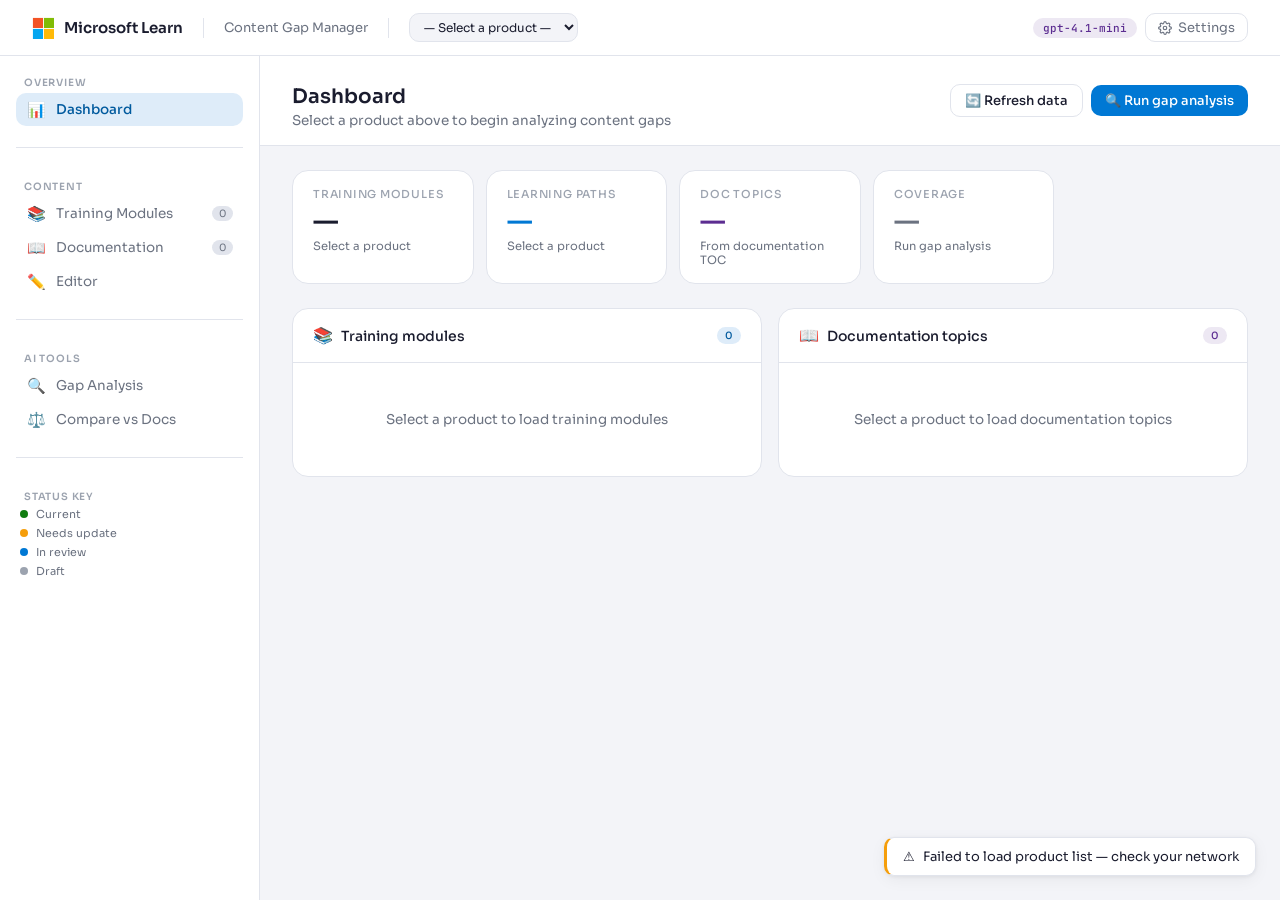
==== commit 3662005f: "Switch from Anthropic to GitHub Models API - Replace all Anthropic API calls with GitHub Models API " ====
--- a/index.html
+++ b/index.html
@@ -666,7 +666,7 @@
     <option value="">— Select a product —</option>
   </select>
   <div class="topbar-right">
-    <span class="badge-model" id="model-badge">claude-sonnet-4</span>
+    <span class="badge-model" id="model-badge">gpt-4.1-mini</span>
     <button class="btn-settings" onclick="openSettings()">
       <svg width="14" height="14" viewBox="0 0 24 24" fill="none" stroke="currentColor" stroke-width="2"><circle cx="12" cy="12" r="3"/><path d="M19.4 15a1.65 1.65 0 0 0 .33 1.82l.06.06a2 2 0 0 1-2.83 2.83l-.06-.06a1.65 1.65 0 0 0-1.82-.33 1.65 1.65 0 0 0-1 1.51V21a2 2 0 0 1-4 0v-.09A1.65 1.65 0 0 0 9 19.4a1.65 1.65 0 0 0-1.82.33l-.06.06a2 2 0 0 1-2.83-2.83l.06-.06A1.65 1.65 0 0 0 4.68 15a1.65 1.65 0 0 0-1.51-1H3a2 2 0 0 1 0-4h.09A1.65 1.65 0 0 0 4.6 9a1.65 1.65 0 0 0-.33-1.82l-.06-.06a2 2 0 0 1 2.83-2.83l.06.06A1.65 1.65 0 0 0 9 4.68a1.65 1.65 0 0 0 1-1.51V3a2 2 0 0 1 4 0v.09a1.65 1.65 0 0 0 1 1.51 1.65 1.65 0 0 0 1.82-.33l.06-.06a2 2 0 0 1 2.83 2.83l-.06.06A1.65 1.65 0 0 0 19.4 9a1.65 1.65 0 0 0 1.51 1H21a2 2 0 0 1 0 4h-.09a1.65 1.65 0 0 0-1.51 1z"/></svg>
       Settings
@@ -1016,9 +1016,21 @@
     </div>
     <div class="modal-body">
       <div class="field">
-        <label>Anthropic API Key</label>
-        <input type="password" id="api-key-input" placeholder="sk-ant-…" autocomplete="off" />
-        <p class="field-hint">Stored in your browser's localStorage. Never sent anywhere except Anthropic's API.</p>
+        <label>GitHub Personal Access Token</label>
+        <input type="password" id="api-key-input" placeholder="ghp_…" autocomplete="off" />
+        <p class="field-hint">Generate at <a href="https://github.com/settings/tokens" target="_blank" style="color:var(--ms-blue);">github.com/settings/tokens</a> — no special scopes needed. Stored in localStorage only.</p>
+      </div>
+      <div class="field">
+        <label>AI Model</label>
+        <select id="ai-model-select">
+          <option value="openai/gpt-4.1-mini">GPT-4.1 Mini (fast, 150 req/day)</option>
+          <option value="openai/gpt-4.1-nano">GPT-4.1 Nano (fastest, 150 req/day)</option>
+          <option value="openai/gpt-4.1">GPT-4.1 (powerful, 50 req/day)</option>
+          <option value="meta/llama-4-scout-17b-16e-instruct">Llama 4 Scout 17B (150 req/day)</option>
+          <option value="mistralai/mistral-small-2503">Mistral Small (150 req/day)</option>
+          <option value="deepseek/deepseek-r1">DeepSeek R1 (50 req/day)</option>
+        </select>
+        <p class="field-hint">Powered by <a href="https://github.com/marketplace/models" target="_blank" style="color:var(--ms-blue);">GitHub Models</a> — free with your GitHub account.</p>
       </div>
       <div class="field">
         <label>Content manager name</label>
@@ -1111,6 +1123,44 @@
 let apiKey = '';
 let isGenerating = false;
 
+// ── GITHUB MODELS API HELPER ─────────────────────────────────────────────
+function getAIConfig() {
+  return {
+    token: localStorage.getItem('gh_models_token') || '',
+    model: localStorage.getItem('gh_models_model') || 'openai/gpt-4.1-mini',
+  };
+}
+
+async function callAI(messages, { systemPrompt = '', maxTokens = 2000 } = {}) {
+  const { token, model } = getAIConfig();
+  if (!token) throw new Error('NO_TOKEN');
+
+  const body = {
+    model,
+    max_tokens: maxTokens,
+    messages: [],
+  };
+  if (systemPrompt) body.messages.push({ role: 'system', content: systemPrompt });
+  body.messages.push(...messages);
+
+  const resp = await fetch('https://models.github.ai/inference/chat/completions', {
+    method: 'POST',
+    headers: {
+      'Content-Type': 'application/json',
+      'Authorization': `Bearer ${token}`,
+    },
+    body: JSON.stringify(body),
+  });
+
+  if (!resp.ok) {
+    const err = await resp.json().catch(() => ({}));
+    throw new Error(err.error?.message || `GitHub Models API error (${resp.status})`);
+  }
+
+  const data = await resp.json();
+  return data.choices?.[0]?.message?.content || '';
+}
+
 // ── CACHE LAYER ──────────────────────────────────────────────────────────
 function getCacheTTL() {
   const hours = parseInt(localStorage.getItem('cm_cache_hours') || '24');
@@ -1223,7 +1273,7 @@
 
 // ── INIT ──────────────────────────────────────────────────────────────────
 async function init() {
-  apiKey = localStorage.getItem('cs_api_key') || '';
+  apiKey = localStorage.getItem('gh_models_token') || '';
   loadSettings();
 
   try {
@@ -1730,8 +1780,8 @@
 
 // ── AI GAP ANALYSIS ──────────────────────────────────────────────────────
 async function runGapAnalysis() {
-  const key = localStorage.getItem('cs_api_key');
-  if (!key) { toast('Please add your Anthropic API key in Settings', 'warning'); openSettings(); return; }
+  const { token } = getAIConfig();
+  if (!token) { toast('Please add your GitHub token in Settings', 'warning'); openSettings(); return; }
   if (state.modules.length === 0) { toast('Load a product first', 'warning'); return; }
 
   const btn = document.getElementById('gap-btn');
@@ -1775,25 +1825,17 @@
 }`;
 
   try {
-    const resp = await fetch('https://api.anthropic.com/v1/messages', {
-      method: 'POST',
-      headers: { 'Content-Type': 'application/json', 'x-api-key': key, 'anthropic-version': '2023-06-01', 'anthropic-dangerous-direct-browser-access': 'true' },
-      body: JSON.stringify({ model: 'claude-sonnet-4-20250514', max_tokens: 3000, messages: [{ role: 'user', content: prompt }] })
-    });
-    const data = await resp.json();
-    if (data.content?.[0]?.text) {
-      try {
-        const clean = data.content[0].text.replace(/```json|```/g, '').trim();
-        const analysis = JSON.parse(clean);
-        renderAIGapResults(analysis);
-      } catch {
-        document.getElementById('gap-results').innerHTML = `<div class="card"><div class="card-body"><pre style="font-size:12px;white-space:pre-wrap;">${data.content[0].text}</pre></div></div>`;
-      }
-    } else if (data.error) {
-      toast(`API error: ${data.error.message}`, 'warning');
+    const reply = await callAI([{ role: 'user', content: prompt }], { maxTokens: 3000 });
+    try {
+      const clean = reply.replace(/```json|```/g, '').trim();
+      const analysis = JSON.parse(clean);
+      renderAIGapResults(analysis);
+    } catch {
+      document.getElementById('gap-results').innerHTML = `<div class="card"><div class="card-body"><pre style="font-size:12px;white-space:pre-wrap;">${reply}</pre></div></div>`;
     }
   } catch (e) {
-    toast('AI analysis failed — check API key', 'warning');
+    if (e.message === 'NO_TOKEN') { toast('Please add your GitHub token in Settings', 'warning'); openSettings(); }
+    else toast(`AI analysis failed: ${e.message}`, 'warning');
   }
 
   btn.disabled = false;
@@ -1888,8 +1930,8 @@
 }
 
 async function runCompare() {
-  const key = localStorage.getItem('cs_api_key');
-  if (!key) { toast('Please add your API key in Settings', 'warning'); openSettings(); return; }
+  const { token } = getAIConfig();
+  if (!token) { toast('Please add your GitHub token in Settings', 'warning'); openSettings(); return; }
 
   const content = document.getElementById('compare-content').value.trim();
   if (!content) { toast('Please select a module or paste content', 'warning'); return; }
@@ -1931,25 +1973,17 @@
 }`;
 
   try {
-    const resp = await fetch('https://api.anthropic.com/v1/messages', {
-      method: 'POST',
-      headers: { 'Content-Type': 'application/json', 'x-api-key': key, 'anthropic-version': '2023-06-01', 'anthropic-dangerous-direct-browser-access': 'true' },
-      body: JSON.stringify({ model: 'claude-sonnet-4-20250514', max_tokens: 2000, messages: [{ role: 'user', content: prompt }] })
-    });
-    const data = await resp.json();
-    if (data.content?.[0]?.text) {
-      try {
-        const clean = data.content[0].text.replace(/```json|```/g, '').trim();
-        const result = JSON.parse(clean);
-        renderCompareResults(result);
-      } catch {
-        document.getElementById('compare-results').innerHTML = `<div class="card"><div class="card-body"><pre style="font-size:12px;white-space:pre-wrap;">${data.content[0].text}</pre></div></div>`;
-      }
-    } else if (data.error) {
-      toast(`API error: ${data.error.message}`, 'warning');
+    const reply = await callAI([{ role: 'user', content: prompt }]);
+    try {
+      const clean = reply.replace(/```json|```/g, '').trim();
+      const result = JSON.parse(clean);
+      renderCompareResults(result);
+    } catch {
+      document.getElementById('compare-results').innerHTML = `<div class="card"><div class="card-body"><pre style="font-size:12px;white-space:pre-wrap;">${reply}</pre></div></div>`;
     }
   } catch (e) {
-    toast('Comparison failed — check API key', 'warning');
+    if (e.message === 'NO_TOKEN') { toast('Please add your GitHub token in Settings', 'warning'); openSettings(); }
+    else toast(`Comparison failed: ${e.message}`, 'warning');
   }
   btn.disabled = false;
   btn.textContent = '⚖️ Compare now';
@@ -2083,8 +2117,8 @@
   const userMsg = input.value.trim();
   if (!userMsg) return;
 
-  const key = localStorage.getItem('cs_api_key');
-  if (!key) { toast('Please add your Anthropic API key in Settings first', 'warning'); openSettings(); return; }
+  const { token } = getAIConfig();
+  if (!token) { toast('Please add your GitHub token in Settings first', 'warning'); openSettings(); return; }
 
   addChatMsg('user', userMsg);
   input.value = '';
@@ -2114,23 +2148,14 @@
   showTyping();
 
   try {
-    const resp = await fetch('https://api.anthropic.com/v1/messages', {
-      method: 'POST',
-      headers: { 'Content-Type': 'application/json', 'x-api-key': key, 'anthropic-version': '2023-06-01', 'anthropic-dangerous-direct-browser-access': 'true' },
-      body: JSON.stringify({ model: 'claude-sonnet-4-20250514', max_tokens: 2000, system: systemPrompt, messages: chatHistory })
-    });
-    const data = await resp.json();
+    const reply = await callAI(chatHistory, { systemPrompt });
     hideTyping();
-    if (data.content?.[0]?.text) {
-      const reply = data.content[0].text;
-      chatHistory.push({ role: 'assistant', content: reply });
-      addChatMsg('ai', reply);
-    } else if (data.error) {
-      addChatMsg('ai', `⚠️ API error: ${data.error.message}`);
-    }
+    chatHistory.push({ role: 'assistant', content: reply });
+    addChatMsg('ai', reply);
   } catch (e) {
     hideTyping();
-    addChatMsg('ai', `⚠️ Connection error. Check your API key and network.`);
+    if (e.message === 'NO_TOKEN') addChatMsg('ai', '⚠️ Please add your GitHub token in Settings.');
+    else addChatMsg('ai', `⚠️ Error: ${e.message}`);
   }
 
   isGenerating = false;
@@ -2139,7 +2164,8 @@
 
 // ── SETTINGS ─────────────────────────────────────────────────────────────
 function openSettings() {
-  document.getElementById('api-key-input').value = localStorage.getItem('cs_api_key') || '';
+  document.getElementById('api-key-input').value = localStorage.getItem('gh_models_token') || '';
+  document.getElementById('ai-model-select').value = localStorage.getItem('gh_models_model') || 'openai/gpt-4.1-mini';
   document.getElementById('manager-name').value = localStorage.getItem('cs_name') || '';
   document.getElementById('cache-hours').value = localStorage.getItem('cm_cache_hours') || '24';
   document.getElementById('settings-modal').classList.add('open');
@@ -2147,15 +2173,21 @@
 function closeSettings() { document.getElementById('settings-modal').classList.remove('open'); }
 function saveSettings() {
   const key = document.getElementById('api-key-input').value.trim();
-  if (key) localStorage.setItem('cs_api_key', key);
+  if (key) localStorage.setItem('gh_models_token', key);
+  localStorage.setItem('gh_models_model', document.getElementById('ai-model-select').value);
   localStorage.setItem('cs_name', document.getElementById('manager-name').value.trim());
   localStorage.setItem('cm_cache_hours', document.getElementById('cache-hours').value);
+  // Update model badge
+  const model = document.getElementById('ai-model-select').value;
+  document.getElementById('model-badge').textContent = model.split('/').pop();
   closeSettings();
   toast('Settings saved', 'success');
 }
 function loadSettings() {
   const name = localStorage.getItem('cs_name');
   if (name) document.getElementById('topbar-title').textContent = `Content Gap Manager · ${name}`;
+  const model = localStorage.getItem('gh_models_model') || 'openai/gpt-4.1-mini';
+  document.getElementById('model-badge').textContent = model.split('/').pop();
 }
 
 // ── UTILS ────────────────────────────────────────────────────────────────
